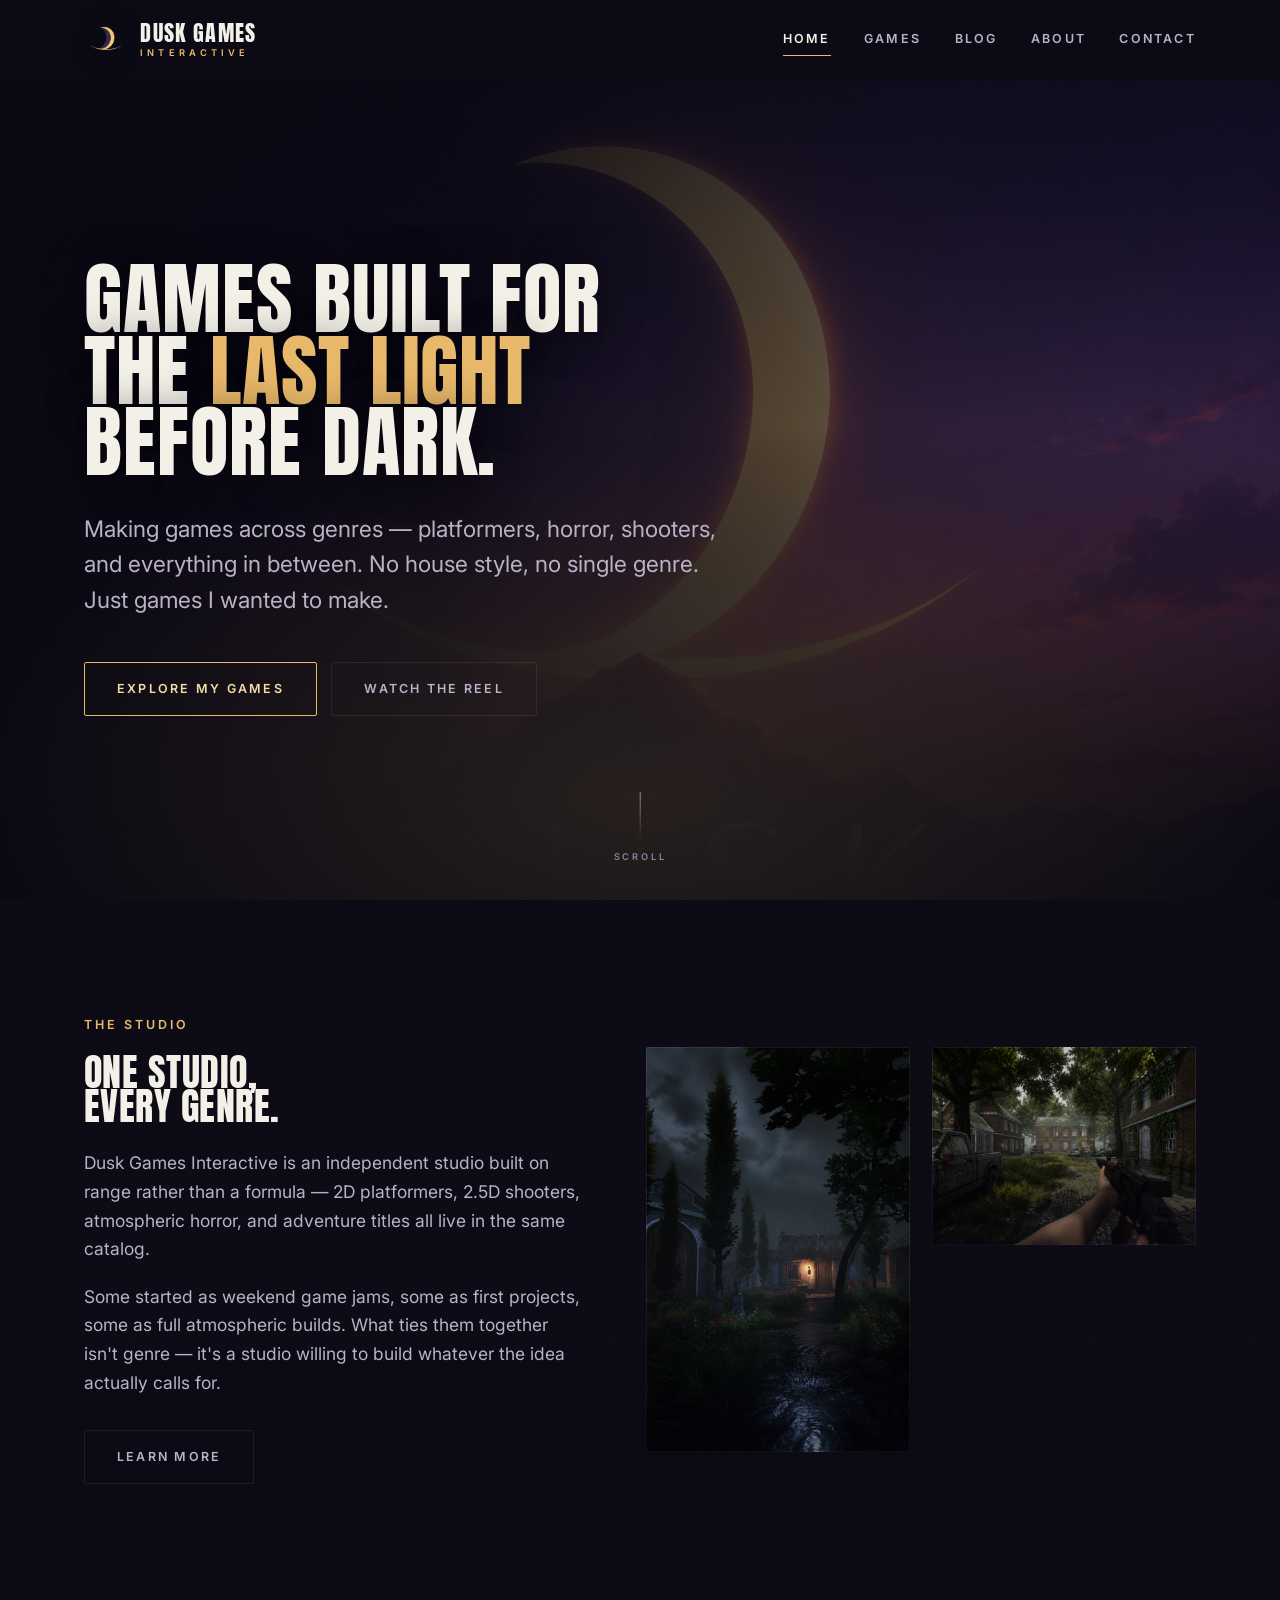
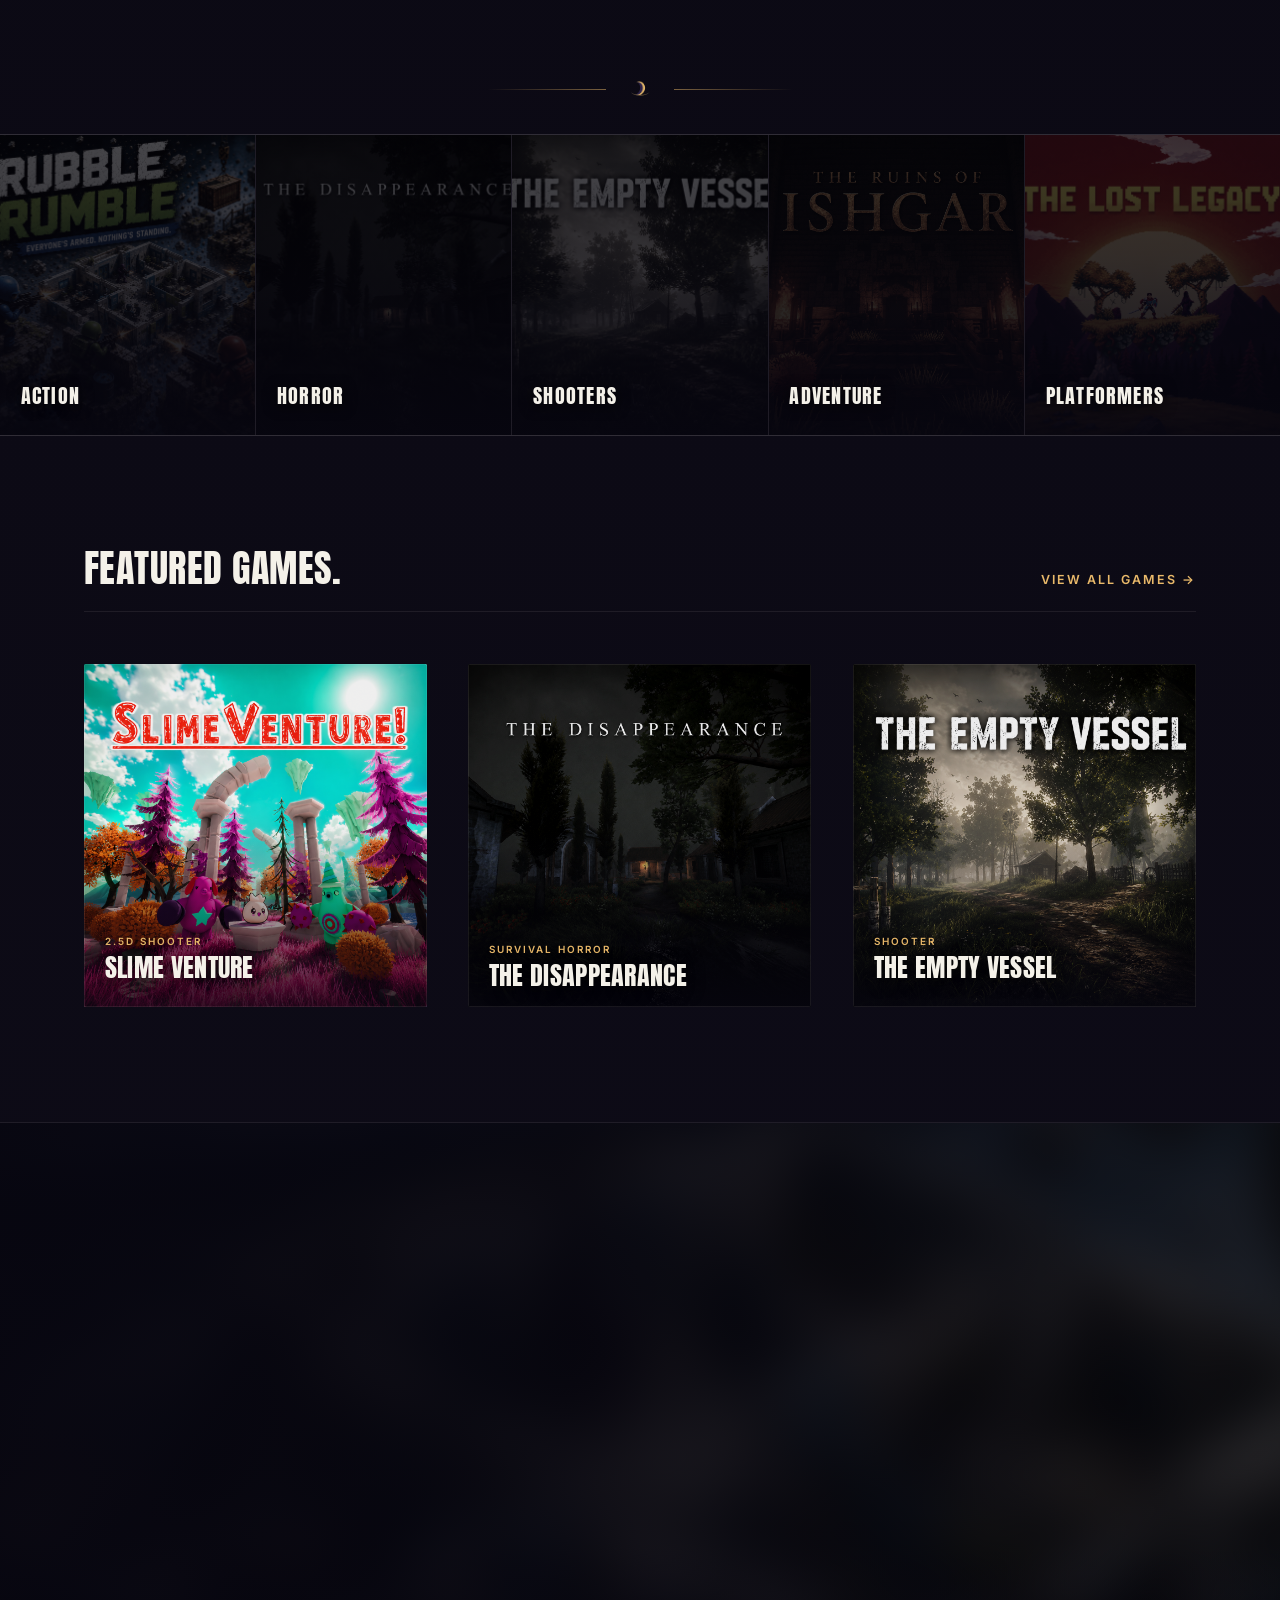
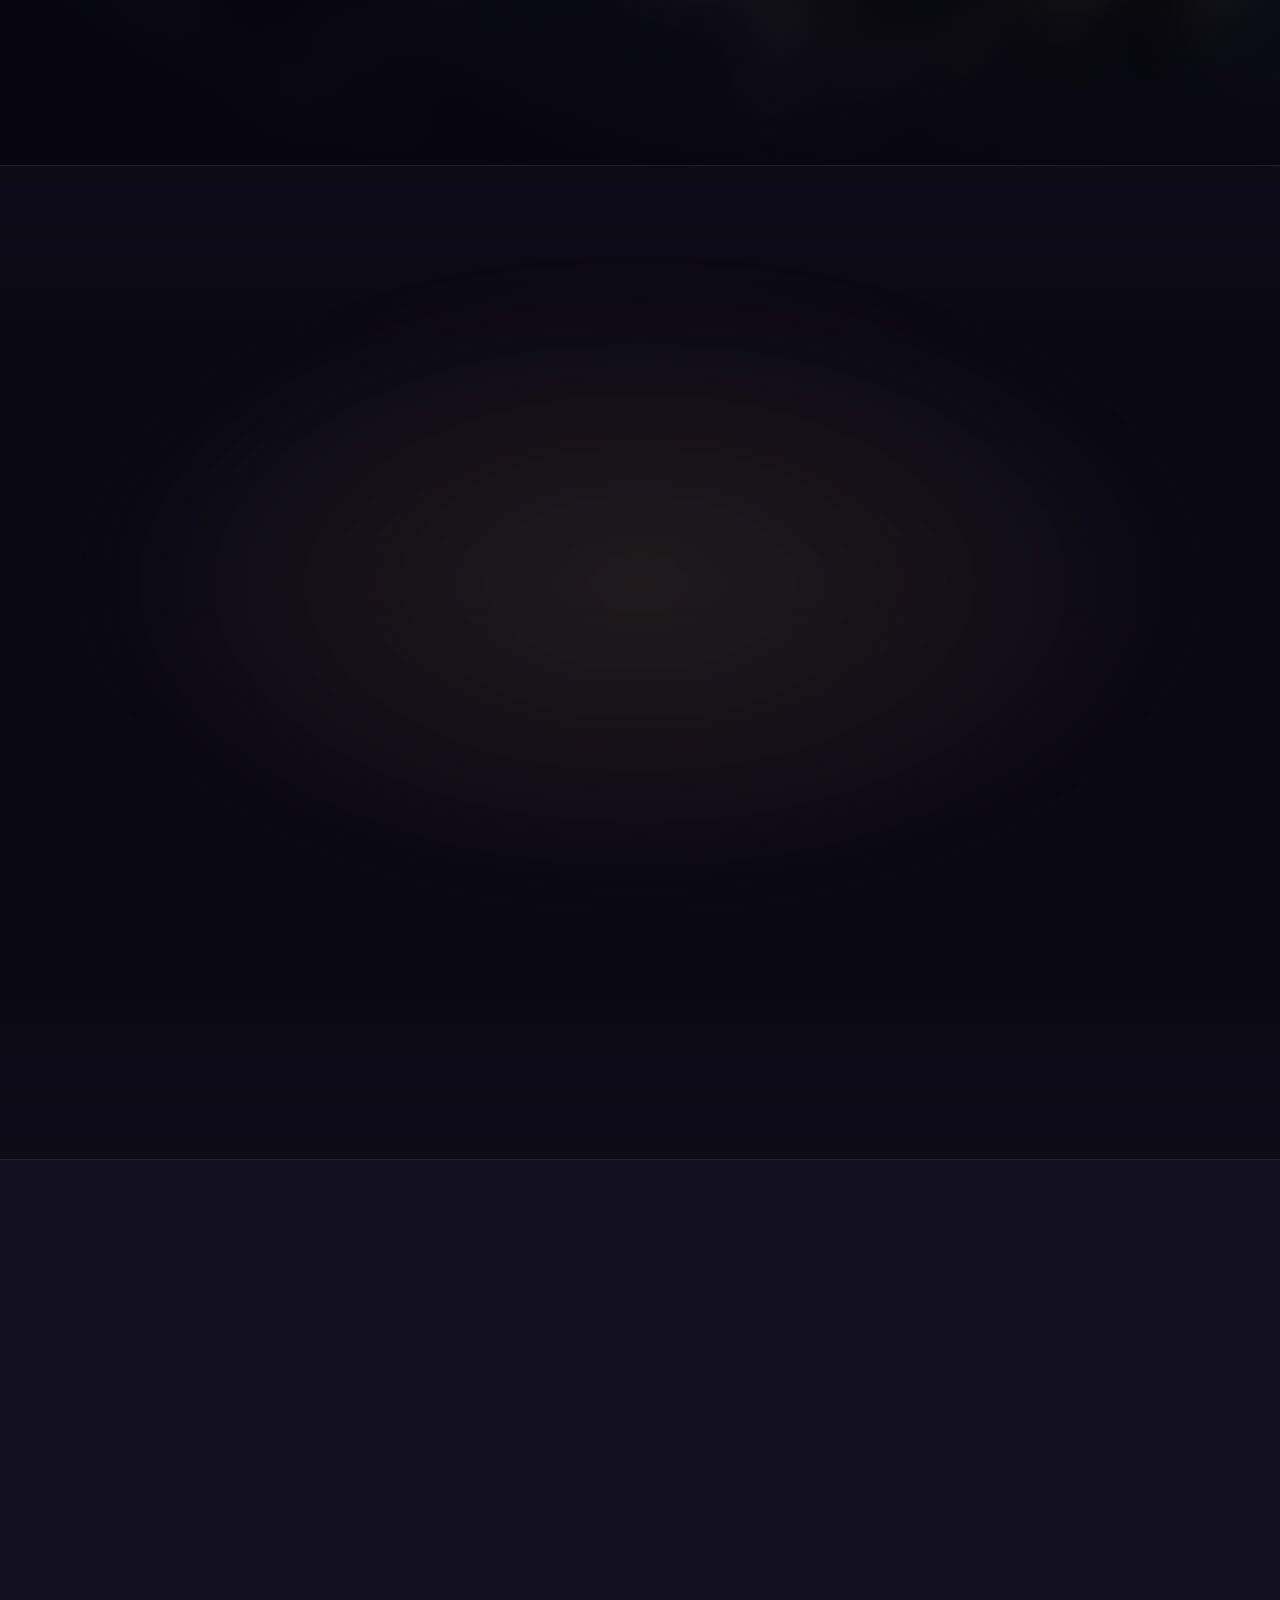
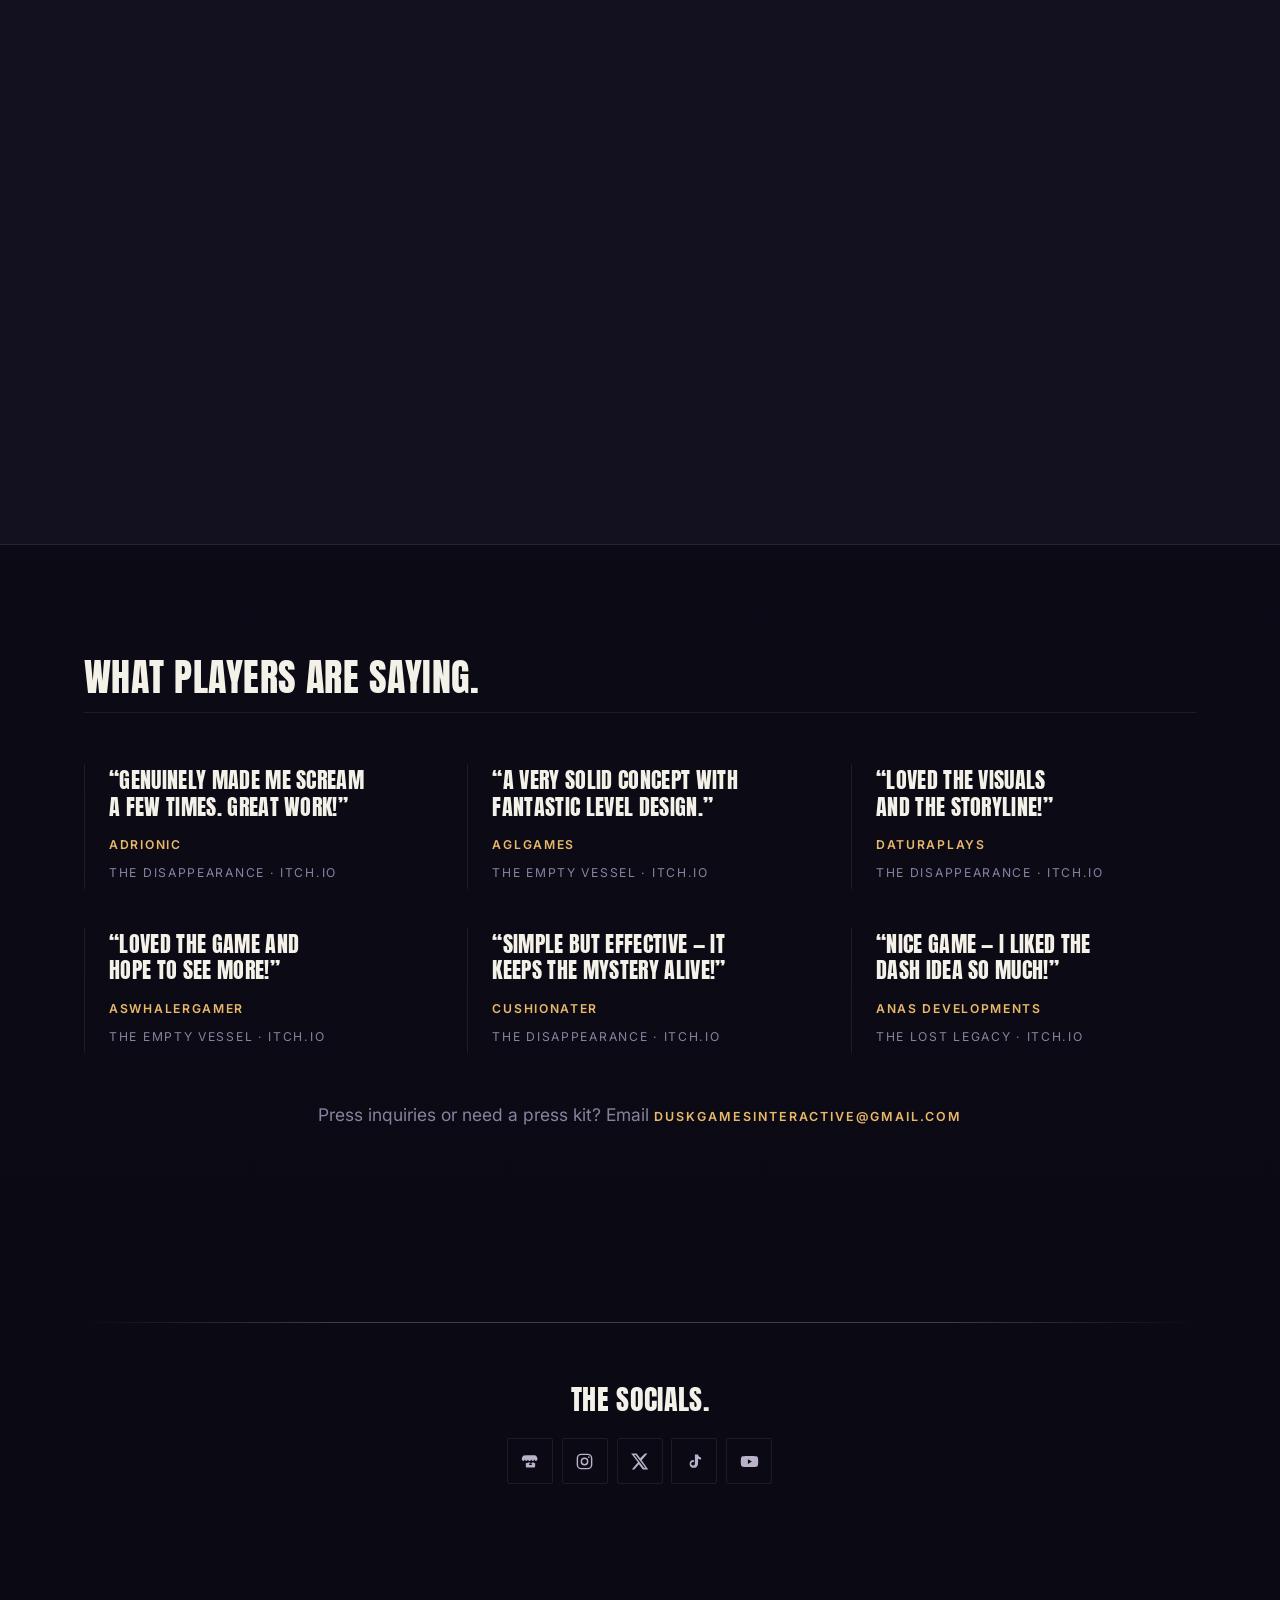
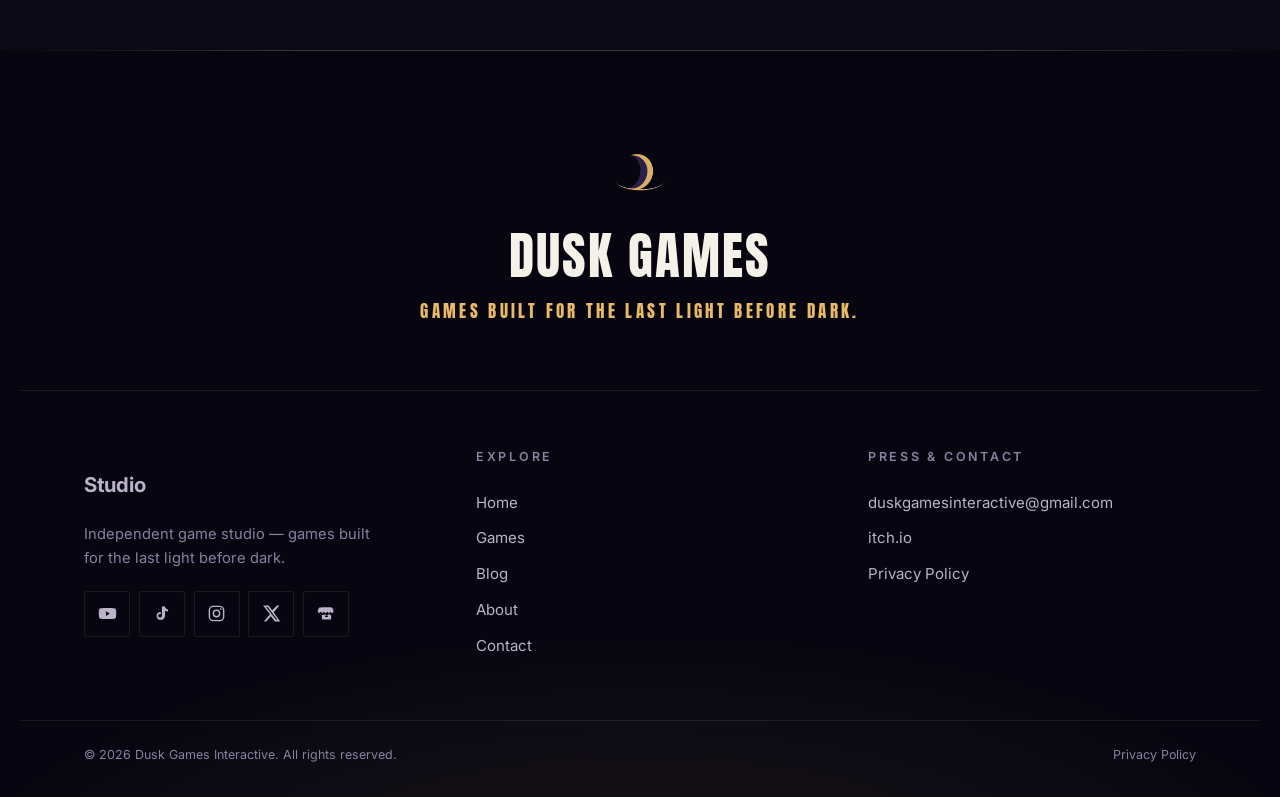
==== index.html @ 48cd7489 "Polish pass: hero scale, duplicate art, genre strip, mobile nav Corrections made after reviewing the" ====
<!DOCTYPE html>
<html lang="en">
<head>
  <meta charset="UTF-8" />
  <meta name="viewport" content="width=device-width, initial-scale=1.0" />
  <title>Dusk Games Interactive</title>
  <meta name="description" content="Independent game studio building across genres — platformers, horror, shooters, and everything in between." />
  <link rel="preconnect" href="https://fonts.googleapis.com" />
  <link rel="preconnect" href="https://fonts.gstatic.com" crossorigin />
  <link href="https://fonts.googleapis.com/css2?family=Anton&family=Inter:wght@400;500;600&display=swap" rel="stylesheet" />
  <link rel="stylesheet" href="css/style.css?v=22" />
  <link rel="icon" type="image/png" href="assets/images/logo.png" />
  <link rel="icon" href="assets/images/favicon.ico" sizes="any" />
  <link rel="apple-touch-icon" href="assets/images/apple-touch-icon.png" />
</head>
<body>

  <!-- ============ HEADER ============ -->
  <header class="site-header">
    <div class="wrap site-header__inner">
      <a class="brand" href="index.html" aria-label="Dusk Games Interactive — home">
        <img class="brand__logo" src="assets/images/logo.png" alt="" />
        <span class="brand__name">
          <span class="brand__name-main">Dusk Games</span>
          <span class="brand__name-sub">Interactive</span>
        </span>
      </a>
      <button class="nav-toggle" aria-label="Menu" aria-expanded="false" aria-controls="site-nav"><span></span><span></span><span></span></button>
      <nav class="site-nav" id="site-nav">
        <a href="index.html" aria-current="page">Home</a>
        <a href="portfolio.html">Games</a>
        <a href="blog.html">Blog</a>
        <a href="about.html">About</a>
        <a href="contact.html">Contact</a>
      </nav>
    </div>
  </header>

  <main>

  <!-- ============ HERO ============ -->
  <section class="hero">
    <!-- BACKGROUND VIDEO: driven by js/hero-video.js (YouTube IFrame API) so it
         autoplays reliably across desktop and mobile. To feature a different
         clip, change VIDEO_ID at the top of js/hero-video.js. -->
    <div class="hero__media" aria-hidden="true">
      <img src="assets/images/home-page/hero.png" alt="" fetchpriority="high" />
    </div>
    <div class="hero__video" aria-hidden="true"><div id="hero-yt-player"></div></div>
    <div class="hero__scrim" aria-hidden="true"></div>
    <div class="hero__glow" aria-hidden="true"></div>
    <div class="hero__bloom" aria-hidden="true"></div>

    <div class="wrap hero__content">
      <h1 class="display hero__title">Games built for the <span class="em">last light</span> before dark.</h1>
      <p class="hero__text">Making games across genres — platformers, horror, shooters, and everything in between. No house style, no single genre. Just games I wanted to make.</p>
      <div class="hero__actions">
        <a class="btn btn--primary" href="portfolio.html"><span>Explore my games</span></a>
        <a class="btn btn--ghost" href="#reel"><span>Watch the reel</span></a>
      </div>
    </div>

    <div class="hero__cue" aria-hidden="true"><i></i>Scroll</div>
  </section>

  <!-- ============ STUDIO STATEMENT ============ -->
  <section class="section" id="studio">
    <div class="wrap">
      <div class="studio-grid">
        <div class="studio-grid__copy reveal">
          <p class="eyebrow eyebrow--gold">The studio</p>
          <h2 class="display section__title">One studio,<br />every genre.</h2>
          <div class="prose" style="margin-top:1.6rem">
            <p>Dusk Games Interactive is an independent studio built on range rather than a formula — 2D platformers, 2.5D shooters, atmospheric horror, and adventure titles all live in the same catalog.</p>
            <p>Some started as weekend game jams, some as first projects, some as full atmospheric builds. What ties them together isn't genre — it's a studio willing to build whatever the idea actually calls for.</p>
          </div>
          <p style="margin-top:2rem"><a class="btn btn--ghost" href="about.html"><span>Learn more</span></a></p>
        </div>
        <div class="studio-grid__art">
          <div class="studio-art studio-art--tall reveal" style="background-image:url('assets/images/home-page/studio-tall.png')" role="img" aria-label="Studio work"></div>
          <div class="studio-art studio-art--wide reveal" style="background-image:url('assets/images/home-page/studio-wide.png')" role="img" aria-label="Studio portrait"></div>
        </div>
      </div>
    </div>
  </section>

  <!-- ============ GENRES ============ -->
  <section class="section--tight" aria-label="Genres we build in">
    <div class="wrap">
      <div class="moon-divider reveal"><img src="assets/images/logo.png" alt="" /></div>
    </div>
    <div class="genres reveal">
      <div class="genre" style="background-image:url('assets/images/games/rubble-rumble/_thumbnail.png')"><span>Action</span></div>
      <div class="genre" style="background-image:url('assets/images/games/the-dissapearance/_thumbnail.png')"><span>Horror</span></div>
      <div class="genre" style="background-image:url('assets/images/games/the-empty-vessel/_thumbnail.png')"><span>Shooters</span></div>
      <div class="genre" style="background-image:url('assets/images/games/the-ruins-of-ishgar/_thumbnail.png')"><span>Adventure</span></div>
      <div class="genre" style="background-image:url('assets/images/games/the-lost-legacy/_thumbnail.png')"><span>Platformers</span></div>
    </div>
  </section>

  <!-- ============ FEATURED GAMES ============ -->
  <section class="section" id="featured">
    <div class="wrap">
      <div class="section__head reveal">
        <h2 class="display section__title">Featured games.</h2>
        <a class="link" href="portfolio.html">View all games &rarr;</a>
      </div>
      <!-- Cards are built from js/games.js. Edit FEATURED_SLUGS in js/home.js to choose which. -->
      <div class="catalogue catalogue--3" id="featured-games"></div>
    </div>
  </section>

  <!-- ============ NOW IN DEVELOPMENT ============ -->
  <section class="reveal-game" id="rubble">
    <div class="reveal-game__bg" style="background-image:url('assets/images/games/rubble-rumble/_thumbnail.png')" aria-hidden="true"></div>
    <div class="wrap reveal-game__inner">
      <div class="reveal-game__copy-col reveal">
        <p class="reveal-game__status">Now in development</p>
        <h2 class="display reveal-game__title">Rubble<br />Rumble.</h2>
        <p class="reveal-game__tag">Everyone&rsquo;s armed. Nothing&rsquo;s standing.</p>
        <p class="reveal-game__copy">A top-down multiplayer party game built around destructible environments &mdash; chaotic, last-one-standing matches. It's the studio's newest project, and it's just getting started.</p>
        <div class="reveal-game__actions">
          <a class="btn btn--primary" href="game.html?slug=rubble-rumble"><span>View game</span></a>
          <a class="btn btn--ghost" href="devlog-rubble-rumble.html"><span>Read the devlog</span></a>
        </div>
      </div>
      <div class="reveal-game__art reveal" style="background-image:url('assets/images/games/rubble-rumble/_thumbnail.png')" role="img" aria-label="Rubble Rumble"></div>
    </div>
  </section>

  <!-- ============ REEL ============ -->
  <section class="section section--sunk reel" id="reel">
    <div class="wrap">
      <div class="section__head reveal">
        <h2 class="display section__title">Watch the reel.</h2>
        <span class="eyebrow" style="margin:0">Demo Reel</span>
      </div>
      <div class="reel__frame reveal">
        <!-- Featured trailer (YouTube). To feature a different video, change
             JP2-1NQUMZ4 in the src below to another video's ID. -->
        <iframe src="https://www.youtube.com/embed/JP2-1NQUMZ4"
                title="Dusk Games Interactive — demo reel"
                allow="accelerometer; autoplay; clipboard-write; encrypted-media; gyroscope; picture-in-picture"
                allowfullscreen loading="lazy"></iframe>
      </div>
      <div class="reel__meta reveal">
        <span>Dusk Games Interactive</span>
        <span>Selected work</span>
        <span>2021 &ndash; 2026</span>
      </div>
    </div>
  </section>

  <!-- ============ PLAYERS & CREATORS ============ -->
  <section class="section section--band" id="community">
    <div class="wrap">
      <div class="section__head reveal">
        <h2 class="display section__title">Players &amp; creators.</h2>
        <span class="eyebrow" style="margin:0">People playing our games</span>
      </div>
      <!-- Add YouTube links in js/community.js -->
      <div class="catalogue catalogue--2" id="community-videos"></div>
    </div>
  </section>

  <!-- ============ PRESS ============ -->
  <section class="section" id="press">
    <div class="wrap">
      <div class="section__head reveal">
        <h2 class="display section__title">What players are saying.</h2>
      </div>
      <div class="quotes reveal">
        <blockquote class="quote">
          <p class="quote__text">&ldquo;Genuinely made me scream a few times. Great work!&rdquo;</p>
          <cite class="quote__by"><b>Adrionic</b>The Disappearance &middot; itch.io</cite>
        </blockquote>
        <blockquote class="quote">
          <p class="quote__text">&ldquo;A very solid concept with fantastic level design.&rdquo;</p>
          <cite class="quote__by"><b>AGLgames</b>The Empty Vessel &middot; itch.io</cite>
        </blockquote>
        <blockquote class="quote">
          <p class="quote__text">&ldquo;Loved the visuals and the storyline!&rdquo;</p>
          <cite class="quote__by"><b>daturaplays</b>The Disappearance &middot; itch.io</cite>
        </blockquote>
        <blockquote class="quote">
          <p class="quote__text">&ldquo;Loved the game and hope to see more!&rdquo;</p>
          <cite class="quote__by"><b>ASWhalerGamer</b>The Empty Vessel &middot; itch.io</cite>
        </blockquote>
        <blockquote class="quote">
          <p class="quote__text">&ldquo;Simple but effective &mdash; it keeps the mystery alive!&rdquo;</p>
          <cite class="quote__by"><b>Cushionater</b>The Disappearance &middot; itch.io</cite>
        </blockquote>
        <blockquote class="quote">
          <p class="quote__text">&ldquo;Nice game &mdash; I liked the dash idea so much!&rdquo;</p>
          <cite class="quote__by"><b>anas developments</b>The Lost Legacy &middot; itch.io</cite>
        </blockquote>
      </div>
      <p class="press__note reveal" style="text-align:center;margin-top:clamp(2rem,4vw,3rem);color:var(--text-2)">Press inquiries or need a press kit? Email <a class="link" href="mailto:duskgamesinteractive@gmail.com">duskgamesinteractive@gmail.com</a></p>
    </div>
  </section>

  <!-- ============ SOCIALS ============ -->
  <section class="section--tight" id="socials">
    <div class="wrap" style="text-align:center">
      <hr class="rule" style="margin-bottom:clamp(2.5rem,5vw,4rem)" />
      <h2 class="display section__title reveal" style="font-size:var(--step-2)">The socials.</h2>
      <div class="social-row reveal" style="margin-top:1.6rem">
        <a href="https://dusk-studios.itch.io/" aria-label="itch.io" target="_blank" rel="noopener">
          <svg viewBox="0 0 24 24" fill="currentColor" aria-hidden="true"><path d="M3 4.5C2 5.6 1 7.6 1 8.4v.9c0 1.1.9 2 2 2 1 0 1.9-.9 1.9-2 0 1.1.8 2 1.9 2s1.9-.9 1.9-2c0 1.1.9 2 2 2h.4c1.1 0 2-.9 2-2 0 1.1.8 2 1.9 2s1.9-.9 1.9-2c0 1.1.9 2 1.9 2 1.1 0 2-.9 2-2v-.9c0-.8-1-2.8-2-3.9C19.4 4.2 16 4 12 4S4.6 4.2 3 4.5Zm5.9 8.1c-.6.9-1.5 1.5-2.6 1.5l-.2 0v3.8c0 .9.7 1.6 1.6 1.6h8.6c.9 0 1.6-.7 1.6-1.6v-3.8l-.2 0c-1.1 0-2-.6-2.6-1.5-.6.9-1.5 1.5-2.6 1.5s-2-.6-2.5-1.5c-.5.9-1.5 1.5-2.6 1.5Zm2.1 1.9h2c.5 0 .9.7.9 1.2s-1 .8-1.9.8-1.9-.3-1.9-.8.4-1.2.9-1.2Z"/></svg>
        </a>
        <a href="https://www.instagram.com/duskgames_/" aria-label="Instagram" target="_blank" rel="noopener">
          <svg viewBox="0 0 24 24" fill="none" stroke="currentColor" stroke-width="1.8" aria-hidden="true"><rect x="3" y="3" width="18" height="18" rx="5"/><circle cx="12" cy="12" r="4"/><circle cx="17.5" cy="6.5" r="1" fill="currentColor" stroke="none"/></svg>
        </a>
        <a href="https://x.com/duskgames_" aria-label="X" target="_blank" rel="noopener">
          <svg viewBox="0 0 24 24" fill="currentColor" aria-hidden="true"><path d="M18.9 2H22l-7.3 8.3L23 22h-6.8l-5-6.5L5.4 22H2.3l7.8-8.9L1.4 2h6.9l4.5 6L18.9 2Zm-1.2 18h1.7L7.1 3.8H5.3L17.7 20Z"/></svg>
        </a>
        <a href="https://www.tiktok.com/@duskgamesinteractive" aria-label="TikTok" target="_blank" rel="noopener">
          <svg viewBox="0 0 24 24" fill="currentColor" aria-hidden="true"><path d="M16.5 3c.4 2.1 1.7 3.6 3.8 3.9v2.6c-1.4.1-2.7-.3-3.8-1v5.9c0 3.5-2.6 5.6-5.6 5.6-2.9 0-5.1-2.2-5.1-5 0-2.9 2.3-5 5.4-4.8v2.7c-.4-.1-.8-.2-1.2-.2-1.2 0-2.1.9-2.1 2.2 0 1.3 1 2.2 2.2 2.2 1.3 0 2.4-.9 2.4-2.7V3h4Z"/></svg>
        </a>
        <a href="https://www.youtube.com/channel/UCMtXnmMAZY_C6TXKdPQK51w/" aria-label="YouTube" target="_blank" rel="noopener">
          <svg viewBox="0 0 24 24" fill="currentColor" aria-hidden="true"><path d="M23 12s0-3.3-.4-4.8a2.5 2.5 0 0 0-1.8-1.8C19.3 5 12 5 12 5s-7.3 0-8.8.4A2.5 2.5 0 0 0 1.4 7.2C1 8.7 1 12 1 12s0 3.3.4 4.8a2.5 2.5 0 0 0 1.8 1.8C4.7 19 12 19 12 19s7.3 0 8.8-.4a2.5 2.5 0 0 0 1.8-1.8C23 15.3 23 12 23 12Zm-13 3V9l5 3-5 3Z"/></svg>
        </a>
      </div>
    </div>
  </section>

  </main>

  <!-- ============ FOOTER ============ -->
  <footer class="site-footer">
    <div class="wrap footer-statement">
      <img src="assets/images/logo.png" alt="" aria-hidden="true" />
      <p class="display footer-statement__mark">Dusk Games</p>
      <p class="footer-statement__line">Games built for the last light before dark.</p>
    </div>

    <div class="wrap site-footer__top">
      <div class="footer-brand">
        <h3>Studio</h3>
        <p class="footer-tagline">Independent game studio — games built for the last light before dark.</p>
        <div class="social-row">
          <a href="https://www.youtube.com/channel/UCMtXnmMAZY_C6TXKdPQK51w/" aria-label="YouTube" target="_blank" rel="noopener"><svg viewBox="0 0 24 24" fill="currentColor" aria-hidden="true"><path d="M23 12s0-3.3-.4-4.8a2.5 2.5 0 0 0-1.8-1.8C19.3 5 12 5 12 5s-7.3 0-8.8.4A2.5 2.5 0 0 0 1.4 7.2C1 8.7 1 12 1 12s0 3.3.4 4.8a2.5 2.5 0 0 0 1.8 1.8C4.7 19 12 19 12 19s7.3 0 8.8-.4a2.5 2.5 0 0 0 1.8-1.8C23 15.3 23 12 23 12Zm-13 3V9l5 3-5 3Z"/></svg></a>
          <a href="https://www.tiktok.com/@duskgamesinteractive" aria-label="TikTok" target="_blank" rel="noopener"><svg viewBox="0 0 24 24" fill="currentColor" aria-hidden="true"><path d="M16.5 3c.4 2.1 1.7 3.6 3.8 3.9v2.6c-1.4.1-2.7-.3-3.8-1v5.9c0 3.5-2.6 5.6-5.6 5.6-2.9 0-5.1-2.2-5.1-5 0-2.9 2.3-5 5.4-4.8v2.7c-.4-.1-.8-.2-1.2-.2-1.2 0-2.1.9-2.1 2.2 0 1.3 1 2.2 2.2 2.2 1.3 0 2.4-.9 2.4-2.7V3h4Z"/></svg></a>
          <a href="https://www.instagram.com/duskgames_/" aria-label="Instagram" target="_blank" rel="noopener"><svg viewBox="0 0 24 24" fill="none" stroke="currentColor" stroke-width="1.8" aria-hidden="true"><rect x="3" y="3" width="18" height="18" rx="5"/><circle cx="12" cy="12" r="4"/><circle cx="17.5" cy="6.5" r="1" fill="currentColor" stroke="none"/></svg></a>
          <a href="https://x.com/duskgames_" aria-label="X" target="_blank" rel="noopener"><svg viewBox="0 0 24 24" fill="currentColor" aria-hidden="true"><path d="M18.9 2H22l-7.3 8.3L23 22h-6.8l-5-6.5L5.4 22H2.3l7.8-8.9L1.4 2h6.9l4.5 6L18.9 2Zm-1.2 18h1.7L7.1 3.8H5.3L17.7 20Z"/></svg></a>
          <a href="https://dusk-studios.itch.io/" aria-label="itch.io" target="_blank" rel="noopener"><svg viewBox="0 0 24 24" fill="currentColor" aria-hidden="true"><path d="M3 4.5C2 5.6 1 7.6 1 8.4v.9c0 1.1.9 2 2 2 1 0 1.9-.9 1.9-2 0 1.1.8 2 1.9 2s1.9-.9 1.9-2c0 1.1.9 2 2 2h.4c1.1 0 2-.9 2-2 0 1.1.8 2 1.9 2s1.9-.9 1.9-2c0 1.1.9 2 1.9 2 1.1 0 2-.9 2-2v-.9c0-.8-1-2.8-2-3.9C19.4 4.2 16 4 12 4S4.6 4.2 3 4.5Zm5.9 8.1c-.6.9-1.5 1.5-2.6 1.5l-.2 0v3.8c0 .9.7 1.6 1.6 1.6h8.6c.9 0 1.6-.7 1.6-1.6v-3.8l-.2 0c-1.1 0-2-.6-2.6-1.5-.6.9-1.5 1.5-2.6 1.5s-2-.6-2.5-1.5c-.5.9-1.5 1.5-2.6 1.5Zm2.1 1.9h2c.5 0 .9.7.9 1.2s-1 .8-1.9.8-1.9-.3-1.9-.8.4-1.2.9-1.2Z"/></svg></a>
        </div>
      </div>

      <nav class="footer-col" aria-label="Explore">
        <h3>Explore</h3>
        <a href="index.html">Home</a>
        <a href="portfolio.html">Games</a>
        <a href="blog.html">Blog</a>
        <a href="about.html">About</a>
        <a href="contact.html">Contact</a>
      </nav>

      <nav class="footer-col" aria-label="Press and contact">
        <h3>Press &amp; contact</h3>
        <a href="mailto:duskgamesinteractive@gmail.com">duskgamesinteractive@gmail.com</a>
        <a href="https://dusk-studios.itch.io/" target="_blank" rel="noopener">itch.io</a>
        <a href="privacy.html">Privacy Policy</a>
      </nav>
    </div>

    <div class="wrap site-footer__bottom">
      <span>&copy; <span id="year"></span> Dusk Games Interactive. All rights reserved.</span>
      <a class="footer-privacy" href="privacy.html">Privacy Policy</a>
    </div>
  </footer>

  <script src="js/main.js?v=22"></script>
  <script src="js/hero-video.js?v=20"></script>
  <script src="js/games.js?v=20"></script>
  <script src="js/home.js?v=20"></script>
  <script src="js/community.js?v=20"></script>
  <script>document.getElementById('year').textContent = new Date().getFullYear();</script>
</body>
</html>
---- css/style.css ----
/* =========================================================
   DUSK GAMES INTERACTIVE
   Design system + site styles.

   Art direction: the last light before dark. The palette is
   taken from the studio key art — a gold crescent over a deep
   indigo dusk. Near-black grounds, barely-violet surfaces, one
   warm accent used sparingly. Light emerges from darkness; it
   never floods it.

   Structure:
     01 tokens
     02 reset + base
     03 typography
     04 layout primitives
     05 buttons + links
     06 header / nav
     07 hero
     08 sections + dividers
     09 game cards + catalogue
     10 featured game
     11 reel / video
     12 quotes
     13 blog
     14 about / contact / legal
     15 game detail
     16 footer
     17 motion
     18 devlog (long-form)
     19 responsive
   ========================================================= */

/* =========================================================
   01 TOKENS
   ========================================================= */
:root {
  /* ---- ground: near-black with only a trace of indigo ---- */
  --ink-900: #070610;   /* deepest — header, footer, letterbox */
  --ink-800: #0A0812;   /* page base                           */
  --ink-700: #0E0C18;   /* page foot of gradient               */
  --ink-600: #13101F;   /* banded section                      */
  --ink-500: #181429;   /* card / input surface                */
  --ink-400: #201B33;   /* raised, hover                       */
  --ink-300: #2B2444;   /* strongest lift                      */

  /* ---- light: the moon ---- */
  --gold-300: #F6DCA8;  /* highlight                           */
  --gold-400: #E9B96A;  /* the accent                          */
  --gold-500: #C8934A;  /* pressed / deep                      */
  --gold-rgb: 233 185 106;
  --ember:    #D9773C;  /* horizon, used almost never          */

  /* ---- type ---- */
  --text-0: #F4F1E9;    /* headings, lead                      */
  --text-1: #BAB2C8;    /* body                                */
  --text-2: #8981A0;    /* meta, captions                      */
  --text-rgb: 244 241 233;

  /* ---- lines: hairlines only, never boxes ---- */
  --line:        rgb(244 241 233 / .08);
  --line-hover:  rgb(244 241 233 / .16);
  --line-strong: rgb(244 241 233 / .22);

  /* ---- atmosphere ---- */
  --scrim-rgb: 7 6 16;
  --overlay:   rgb(7 6 16 / .96);
  --wash:      rgb(244 241 233 / .03);
  --wash-2:    rgb(244 241 233 / .06);
  --shadow-rgb: 0 0 0;

  /* ---- state ---- */
  --ok:     #7FC9A0;
  --danger: #E08276;

  /* ---- type scale ---- */
  --font-display: 'Anton', Impact, 'Arial Narrow Bold', sans-serif;
  --font-body: 'Inter', -apple-system, BlinkMacSystemFont, 'Segoe UI', sans-serif;

  --step--1: clamp(.72rem, .7rem + .1vw, .78rem);
  --step-0:  clamp(1rem, .97rem + .15vw, 1.09rem);
  --step-1:  clamp(1.18rem, 1.1rem + .4vw, 1.45rem);
  --step-2:  clamp(1.35rem, 1.2rem + .7vw, 1.8rem);
  --step-3:  clamp(1.65rem, 1.35rem + 1.3vw, 2.5rem);
  --step-4:  clamp(2.1rem, 1.55rem + 2.4vw, 3.5rem);
  --step-5:  clamp(2.5rem, 1.7rem + 3.6vw, 4.9rem);

  /* ---- space ---- */
  --gutter: clamp(20px, 5vw, 80px);
  --wrap: 1240px;
  --wrap-narrow: 760px;
  --section: clamp(4.5rem, 9vw, 9rem);
  --section-tight: clamp(3rem, 6vw, 5.5rem);

  /* ---- shape + motion ---- */
  --radius: 2px;
  --ease: cubic-bezier(.22, .61, .36, 1);
  --ease-out: cubic-bezier(.16, 1, .3, 1);
  --dur: .25s;
  --dur-slow: .55s;
}

/* =========================================================
   02 RESET + BASE
   ========================================================= */
*, *::before, *::after { box-sizing: border-box; }

html {
  -webkit-text-size-adjust: 100%;
  scroll-behavior: smooth;
  background: var(--ink-800);
}

body {
  margin: 0;
  font-family: var(--font-body);
  font-size: var(--step-0);
  line-height: 1.65;
  color: var(--text-1);
  background:
    linear-gradient(180deg, var(--ink-800) 0%, var(--ink-700) 55%, var(--ink-800) 100%);
  -webkit-font-smoothing: antialiased;
  -moz-osx-font-smoothing: grayscale;
  overflow-x: hidden;
}

/* Film grain. A single tiny SVG, fixed to the viewport, sitting
   over everything at very low opacity. It is what stops large
   flat dark areas from looking like flat dark rectangles. */
body::after {
  content: "";
  position: fixed; inset: -50%;
  pointer-events: none; z-index: 9999;
  opacity: .028;
  background-image: url("data:image/svg+xml,%3Csvg xmlns='http://www.w3.org/2000/svg' width='160' height='160'%3E%3Cfilter id='n'%3E%3CfeTurbulence type='fractalNoise' baseFrequency='.85' numOctaves='3'/%3E%3C/filter%3E%3Crect width='160' height='160' filter='url(%23n)'/%3E%3C/svg%3E");
}

img { max-width: 100%; display: block; }
a { color: inherit; }
button { font: inherit; }

::selection { background: var(--gold-400); color: var(--ink-900); }

:focus-visible {
  outline: 2px solid var(--gold-400);
  outline-offset: 3px;
  border-radius: 1px;
}

/* =========================================================
   03 TYPOGRAPHY
   ========================================================= */
.display {
  font-family: var(--font-display);
  font-weight: 400;
  text-transform: uppercase;
  line-height: .9;
  letter-spacing: .012em;
  color: var(--text-0);
  margin: 0;
  text-wrap: balance;
}

/* the one place colour touches a headline */
.display .em {
  font-style: normal;
  color: var(--gold-400);
}

/* small caps label — the workhorse for meta, eyebrows, nav */
.eyebrow {
  font-size: var(--step--1);
  font-weight: 600;
  letter-spacing: .24em;
  text-transform: uppercase;
  color: var(--text-2);
  margin: 0 0 1.2rem;
}
.eyebrow--gold { color: var(--gold-400); }

/* a label with a rule running off it */
.eyebrow--rule {
  display: flex; align-items: center; gap: 1rem;
}
.eyebrow--rule::after {
  content: ""; flex: 1; height: 1px;
  background: linear-gradient(90deg, var(--line-strong), transparent);
}

.lede {
  font-size: var(--step-1);
  line-height: 1.5;
  color: var(--text-0);
  max-width: 34ch;
  text-wrap: balance;
}

p { margin: 0 0 1.15rem; }
p:last-child { margin-bottom: 0; }

/* =========================================================
   04 LAYOUT PRIMITIVES
   ========================================================= */
.wrap {
  width: 100%;
  max-width: var(--wrap);
  margin: 0 auto;
  padding-inline: var(--gutter);
}
.wrap--narrow { max-width: var(--wrap-narrow); }

.section { padding-block: var(--section); position: relative; }
.section--tight { padding-block: var(--section-tight); }

/* banded section: a half-step lift plus hairlines, never a box */
.section--band {
  background: var(--ink-600);
  border-block: 1px solid var(--line);
}

/* a section whose top edge dissolves into the one above it */
.section--fade { background: linear-gradient(180deg, var(--ink-600), transparent); }

.section__head {
  display: flex; align-items: baseline; justify-content: space-between;
  gap: 1.5rem 2rem; flex-wrap: wrap;
  margin-bottom: clamp(2rem, 4vw, 3.25rem);
  padding-bottom: 1.1rem;
  border-bottom: 1px solid var(--line);
}
.section__title { font-size: var(--step-3); }

/* =========================================================
   05 BUTTONS + LINKS
   ========================================================= */
.btn {
  display: inline-flex; align-items: center; justify-content: center;
  gap: .6rem;
  padding: 1rem 2rem;
  font-size: var(--step--1);
  font-weight: 600;
  letter-spacing: .18em;
  text-transform: uppercase;
  text-decoration: none;
  color: var(--text-0);
  background: transparent;
  border: 1px solid var(--line-strong);
  border-radius: var(--radius);
  cursor: pointer;
  position: relative;
  overflow: hidden;
  transition: color var(--dur) var(--ease), border-color var(--dur) var(--ease),
              transform var(--dur) var(--ease);
}
/* the fill wipes in from the left rather than snapping on */
.btn::before {
  content: ""; position: absolute; inset: 0;
  background: var(--gold-400);
  transform: scaleX(0); transform-origin: left center;
  transition: transform var(--dur-slow) var(--ease-out);
  z-index: -1;
}
.btn > * { position: relative; }
.btn:hover {
  color: var(--ink-900);
  border-color: var(--gold-400);
  transform: translateY(-2px);
}
.btn:hover::before { transform: scaleX(1); }
.btn:active { transform: translateY(0); }

.btn--primary { border-color: var(--gold-400); color: var(--gold-300); }
.btn--ghost { border-color: var(--line); color: var(--text-1); }
.btn--ghost:hover { color: var(--ink-900); }
.btn--block { width: 100%; }

/* text link that underlines from the left */
.link {
  position: relative;
  text-decoration: none;
  color: var(--gold-400);
  font-size: var(--step--1);
  font-weight: 600;
  letter-spacing: .16em;
  text-transform: uppercase;
  white-space: nowrap;
  padding-bottom: 3px;
}
.link::after {
  content: ""; position: absolute; left: 0; bottom: 0;
  width: 100%; height: 1px; background: currentColor;
  transform: scaleX(0); transform-origin: left center;
  transition: transform var(--dur) var(--ease);
}
.link:hover::after { transform: scaleX(1); }

/* inline prose link */
.prose a { color: var(--gold-400); text-decoration: none; border-bottom: 1px solid rgb(var(--gold-rgb) / .35); transition: border-color var(--dur) var(--ease); }
.prose a:hover { border-bottom-color: var(--gold-400); }

/* =========================================================
   06 HEADER / NAV
   ========================================================= */
.site-header {
  position: sticky; top: 0; z-index: 100;
  border-bottom: 1px solid transparent;
  transition: background-color var(--dur-slow) var(--ease),
              border-color var(--dur-slow) var(--ease),
              backdrop-filter var(--dur-slow) var(--ease);
}
.site-header__inner {
  position: relative;
  display: flex; align-items: center; justify-content: space-between;
  gap: 1.5rem;
  padding-block: 1.1rem;
}

/* solid by default (interior pages), transparent over a hero */
.site-header { background-color: var(--ink-900); border-bottom-color: var(--line); }
body:has(.hero) .site-header { background-color: transparent; border-bottom-color: transparent; }

.site-header.is-scrolled,
body:has(.hero) .site-header.is-scrolled {
  background-color: rgb(var(--scrim-rgb) / .78);
  -webkit-backdrop-filter: blur(16px) saturate(120%);
  backdrop-filter: blur(16px) saturate(120%);
  border-bottom-color: var(--line);
}

.brand { display: inline-flex; align-items: center; gap: .8rem; text-decoration: none; }
.brand__logo {
  height: clamp(34px, 3.4vw, 44px); width: auto;
  filter: drop-shadow(0 2px 12px rgb(var(--shadow-rgb) / .6));
  transition: transform var(--dur-slow) var(--ease);
}
.brand:hover .brand__logo { transform: rotate(-8deg); }
.brand__name {
  display: inline-flex; flex-direction: column; line-height: 1;
  white-space: nowrap;
}
.brand__name-main {
  font-family: var(--font-display);
  text-transform: uppercase;
  color: var(--text-0);
  letter-spacing: .06em;
  font-size: clamp(1.05rem, 1.9vw, 1.4rem);
}
.brand__name-sub {
  font-size: clamp(.48rem, .9vw, .58rem);
  font-weight: 600;
  letter-spacing: .44em;
  text-transform: uppercase;
  color: var(--gold-400);
  margin-top: .42em;
}

.site-nav { display: flex; gap: clamp(1.4rem, 2.6vw, 2.8rem); }
.site-nav a {
  position: relative;
  font-size: var(--step--1);
  font-weight: 600;
  letter-spacing: .18em;
  text-transform: uppercase;
  text-decoration: none;
  color: var(--text-1);
  padding-block: .4rem;
  transition: color var(--dur) var(--ease);
}
.site-nav a::after {
  content: ""; position: absolute; left: 0; bottom: 0;
  width: 100%; height: 1px; background: var(--gold-400);
  transform: scaleX(0); transform-origin: left center;
  transition: transform .3s var(--ease);
}
.site-nav a:hover { color: var(--text-0); }
.site-nav a:hover::after,
.site-nav a[aria-current="page"]::after { transform: scaleX(1); }
.site-nav a[aria-current="page"] { color: var(--text-0); }

.nav-toggle {
  display: none;
  flex-direction: column; justify-content: center; gap: 5px;
  width: 44px; height: 44px;
  background: none; border: 0; cursor: pointer; padding: 0;
}
.nav-toggle span {
  display: block; width: 26px; height: 1.5px; margin-inline: auto;
  background: var(--text-0);
  transition: transform .3s var(--ease), opacity .2s var(--ease);
}
.nav-toggle[aria-expanded="true"] span:nth-child(1) { transform: translateY(6.5px) rotate(45deg); }
.nav-toggle[aria-expanded="true"] span:nth-child(2) { opacity: 0; }
.nav-toggle[aria-expanded="true"] span:nth-child(3) { transform: translateY(-6.5px) rotate(-45deg); }

/* =========================================================
   07 HERO
   ========================================================= */
.hero {
  position: relative;
  min-height: calc(100svh - var(--header-h, 76px));
  display: flex; align-items: center;
  overflow: hidden;
  isolation: isolate;
  background: var(--ink-900);
}
.hero__media { position: absolute; inset: 0; z-index: 0; }
.hero__media img,
.hero__media video {
  width: 100%; height: 100%; object-fit: cover;
  object-position: center 28%;
}
.hero__video { position: absolute; inset: 0; z-index: 0; overflow: hidden; }
.hero__video iframe {
  position: absolute; top: 50%; left: 50%;
  width: 100vw; height: 56.25vw;
  min-width: 177.78vh; min-height: 100%;
  transform: translate(-50%, -50%);
  border: 0; pointer-events: none;
}

/* two-pass scrim: a horizontal fall-off for the copy side, and a
   vertical one that resolves to the page colour so the hero
   dissolves into the page rather than ending on a seam */
.hero__scrim {
  position: absolute; inset: 0; z-index: 1; pointer-events: none;
  background:
    linear-gradient(90deg,
      rgb(var(--scrim-rgb) / .97) 0%,
      rgb(var(--scrim-rgb) / .9) 34%,
      rgb(var(--scrim-rgb) / .58) 64%,
      rgb(var(--scrim-rgb) / .2) 100%),
    linear-gradient(0deg,
      var(--ink-800) 0%,
      rgb(var(--scrim-rgb) / .88) 16%,
      rgb(var(--scrim-rgb) / .22) 58%,
      rgb(var(--scrim-rgb) / .5) 100%);
}
/* lens vignette */
.hero__glow {
  position: absolute; inset: 0; z-index: 1; pointer-events: none;
  background: radial-gradient(115% 80% at 44% 42%,
    transparent 32%,
    rgb(var(--scrim-rgb) / .36) 70%,
    rgb(var(--scrim-rgb) / .78) 100%);
}
/* a single warm bloom low on the frame — the last light */
.hero__bloom {
  position: absolute; z-index: 1; pointer-events: none;
  left: 50%; bottom: -30%;
  width: min(120vw, 1400px); aspect-ratio: 2/1;
  transform: translateX(-50%);
  background: radial-gradient(ellipse at center,
    rgb(var(--gold-rgb) / .13) 0%,
    rgb(var(--gold-rgb) / .05) 42%,
    transparent 70%);
}

.hero__content { position: relative; z-index: 2; width: 100%; padding-block: clamp(2rem, 6vh, 5rem); }

.hero__mark {
  height: clamp(52px, 7vw, 78px); width: auto;
  margin-bottom: clamp(1.4rem, 3vw, 2.2rem);
  filter: drop-shadow(0 4px 26px rgb(var(--shadow-rgb) / .7));
}

.hero__title {
  font-size: var(--step-5);
  max-width: 15ch;
  line-height: .9;
  text-shadow: 0 4px 40px rgb(var(--shadow-rgb) / .55);
}
.hero__text {
  max-width: 46ch;
  margin: clamp(1.4rem, 3vw, 2.1rem) 0 clamp(1.9rem, 4vw, 2.8rem);
  color: var(--text-1);
  font-size: var(--step-1);
  line-height: 1.55;
}
.hero__actions { display: flex; flex-wrap: wrap; gap: .9rem; }

/* scroll cue — a hairline that fills, no bouncing arrow */
.hero__cue {
  position: absolute; z-index: 2; left: 50%; bottom: 2.2rem;
  transform: translateX(-50%);
  display: flex; flex-direction: column; align-items: center; gap: .7rem;
  font-size: .58rem; font-weight: 600; letter-spacing: .3em;
  text-transform: uppercase; color: var(--text-2);
}
.hero__cue i {
  display: block; width: 1px; height: 46px;
  background: linear-gradient(180deg, var(--line-strong), transparent);
  position: relative; overflow: hidden;
}
.hero__cue i::after {
  content: ""; position: absolute; inset: 0;
  background: linear-gradient(180deg, var(--gold-400), transparent);
  animation: cue 2.8s var(--ease) infinite;
}
@keyframes cue {
  0%   { transform: translateY(-100%); }
  60%,100% { transform: translateY(100%); }
}

/* =========================================================
   08 SECTIONS + DIVIDERS
   ========================================================= */
/* tapered hairline — reads as considered, not as a table edge */
.rule {
  height: 1px; border: 0; margin: 0;
  background: linear-gradient(90deg, transparent, var(--line-strong) 22%, var(--line-strong) 78%, transparent);
}

/* the moon mark as a section break */
.moon-divider {
  display: flex; align-items: center; justify-content: center; gap: 1.3rem;
  margin: 0 0 clamp(2rem, 4vw, 3rem);
}
.moon-divider::before, .moon-divider::after {
  content: ""; height: 1px; width: min(120px, 22vw);
}
.moon-divider::before { background: linear-gradient(90deg, transparent, rgb(var(--gold-rgb) / .5)); }
.moon-divider::after  { background: linear-gradient(90deg, rgb(var(--gold-rgb) / .5), transparent); }
.moon-divider img { height: 26px; width: auto; opacity: .9; }

/* ---- studio statement: asymmetric art pair ---- */
.studio-grid {
  display: grid; grid-template-columns: .95fr 1.05fr;
  gap: clamp(2rem, 5vw, 5rem); align-items: center;
}
.studio-grid__art {
  display: grid; grid-template-columns: 1fr 1fr;
  grid-template-rows: auto auto; gap: clamp(.9rem, 1.8vw, 1.4rem);
}
.studio-art {
  position: relative; border-radius: var(--radius); overflow: hidden;
  background-size: cover; background-position: center;
  box-shadow: inset 0 0 0 1px var(--line);
  transition: transform .9s var(--ease-out);
}
.studio-art::after {
  content: ""; position: absolute; inset: 0;
  background: linear-gradient(0deg, rgb(var(--scrim-rgb) / .5), transparent 55%);
}
.studio-art:hover { transform: translateY(-5px); }
.studio-art--tall { grid-row: span 2; aspect-ratio: 3 / 4.6; }
.studio-art--wide { aspect-ratio: 4 / 3; align-self: end; }

/* ---- video tile (players & creators) ---- */
.video-tile {
  position: relative; aspect-ratio: 16 / 9;
  border-radius: var(--radius); overflow: hidden;
  background: var(--ink-900);
  box-shadow: inset 0 0 0 1px var(--line);
  transition: box-shadow var(--dur) var(--ease), transform var(--dur) var(--ease);
}
.video-tile:hover { box-shadow: inset 0 0 0 1px var(--line-hover), 0 24px 50px -22px rgb(var(--shadow-rgb) / .9); transform: translateY(-3px); }
.video-tile iframe { width: 100%; height: 100%; border: 0; display: block; }
.community__empty { color: var(--text-2); }

/* =========================================================
   09 GAME CARDS + CATALOGUE
   ========================================================= */
.catalogue { display: grid; gap: clamp(1.6rem, 3vw, 2.6rem); }
.catalogue--3 { grid-template-columns: repeat(3, 1fr); }
.catalogue--2 { grid-template-columns: repeat(2, 1fr); }

.game-card { position: relative; display: flex; flex-direction: column; }

.game-card__media {
  position: relative; display: block;
  aspect-ratio: 1 / 1;
  overflow: hidden;
  border-radius: var(--radius);
  background: var(--ink-500);
  isolation: isolate;
}
/* artwork on its own layer so it can move inside a fixed frame */
.game-card__media::before {
  content: ""; position: absolute; inset: 0;
  background-image: inherit;
  background-size: cover; background-position: center;
  background-repeat: no-repeat;
  filter: saturate(.98) brightness(.95);
  transform: scale(1.01);
  transition: transform .8s var(--ease-out), filter .45s var(--ease);
}
/* frame + foot falloff so art sits into the page */
.game-card__media::after {
  content: ""; position: absolute; inset: 0;
  box-shadow: inset 0 0 0 1px var(--line);
  background: linear-gradient(180deg,
    transparent 48%,
    rgb(var(--scrim-rgb) / .55) 88%,
    rgb(var(--scrim-rgb) / .8) 100%);
  transition: box-shadow var(--dur) var(--ease), opacity var(--dur) var(--ease);
}
.game-card:hover .game-card__media::before { transform: scale(1.07); filter: saturate(1.06) brightness(1.08); }
.game-card:hover .game-card__media::after { box-shadow: inset 0 0 0 1px var(--line-hover); opacity: .78; }
.game-card:hover .game-card__media { box-shadow: 0 26px 56px -20px rgb(var(--shadow-rgb) / .9); }

/* metadata rides on the artwork's foot */
.game-card__body {
  position: absolute; left: 0; right: 0; bottom: 0; z-index: 2;
  padding: 1.25rem 1.3rem;
  pointer-events: none;
}
.game-card__meta {
  font-size: .62rem; font-weight: 600; letter-spacing: .2em;
  text-transform: uppercase; color: var(--gold-400);
  margin: 0 0 .45rem;
}
.game-card__title {
  font-size: clamp(1.25rem, 2vw, 1.75rem);
  color: var(--text-0);
  margin: 0;
  text-shadow: 0 2px 18px rgb(var(--shadow-rgb) / .8);
}
.game-card__desc {
  margin: .5rem 0 0;
  font-size: .88rem; line-height: 1.5; color: var(--text-1);
  max-height: 0; opacity: 0; overflow: hidden;
  transition: max-height .45s var(--ease-out), opacity .3s var(--ease), margin .45s var(--ease-out);
}
.game-card:hover .game-card__desc { max-height: 6em; opacity: 1; }

/* whole tile is the link */
.game-card__link { position: absolute; inset: 0; z-index: 3; }
.game-card__link span { position: absolute; width: 1px; height: 1px; overflow: hidden; clip: rect(0 0 0 0); }

/* catalogue rhythm: first tile of each row of three runs wide */
.catalogue--feature { grid-template-columns: repeat(6, 1fr); }
.catalogue--feature > * { grid-column: span 2; }
.catalogue--feature > *:nth-child(7n+1) { grid-column: span 4; }
.catalogue--feature > *:nth-child(7n+1) .game-card__media { aspect-ratio: 16 / 10; }
.catalogue--feature > *:nth-child(7n+4) { grid-column: span 4; }
.catalogue--feature > *:nth-child(7n+4) .game-card__media { aspect-ratio: 16 / 10; }

/* =========================================================
   10 FEATURED GAME (reveal block)
   ========================================================= */
.reveal-game {
  position: relative;
  border-block: 1px solid var(--line);
  overflow: hidden;
  isolation: isolate;
}
.reveal-game__bg { position: absolute; inset: 0; z-index: 0; }
.reveal-game__bg::before {
  content: ""; position: absolute; inset: 0;
  background-image: inherit;
  background-size: cover; background-position: center;
  filter: saturate(.7) brightness(.42);
  transform: scale(1.06);
}
.reveal-game__bg::after {
  content: ""; position: absolute; inset: 0;
  background:
    linear-gradient(90deg, rgb(var(--scrim-rgb) / .96) 0%, rgb(var(--scrim-rgb) / .8) 44%, rgb(var(--scrim-rgb) / .35) 100%),
    linear-gradient(0deg, var(--ink-800) 0%, transparent 34%);
}
.reveal-game__inner {
  position: relative; z-index: 1;
  display: grid; grid-template-columns: 1.05fr .95fr;
  gap: clamp(2rem, 5vw, 5rem); align-items: center;
  padding-block: clamp(4rem, 9vw, 8rem);
}
.reveal-game__status {
  display: inline-flex; align-items: center; gap: .6rem;
  font-size: var(--step--1); font-weight: 600; letter-spacing: .22em;
  text-transform: uppercase; color: var(--gold-400);
  margin-bottom: 1.4rem;
}
.reveal-game__status::before {
  content: ""; width: 7px; height: 7px; border-radius: 50%;
  background: var(--gold-400);
  box-shadow: 0 0 0 0 rgb(var(--gold-rgb) / .5);
  animation: pulse 2.6s var(--ease) infinite;
}
@keyframes pulse {
  0%   { box-shadow: 0 0 0 0 rgb(var(--gold-rgb) / .45); }
  70%  { box-shadow: 0 0 0 9px rgb(var(--gold-rgb) / 0); }
  100% { box-shadow: 0 0 0 0 rgb(var(--gold-rgb) / 0); }
}
.reveal-game__title { font-size: var(--step-4); line-height: .86; margin-bottom: 1.2rem; }
.reveal-game__tag {
  font-family: var(--font-display); text-transform: uppercase;
  font-size: var(--step-1); color: var(--gold-300);
  letter-spacing: .02em; line-height: 1.15;
  margin: 0 0 1.4rem; max-width: 18ch;
}
.reveal-game__copy { color: var(--text-1); max-width: 46ch; margin-bottom: 2rem; }
.reveal-game__actions { display: flex; flex-wrap: wrap; gap: .9rem; }

.reveal-game__art {
  position: relative;
  aspect-ratio: 4 / 3;
  border-radius: var(--radius);
  overflow: hidden;
  box-shadow: 0 40px 90px -30px rgb(var(--shadow-rgb) / .95), inset 0 0 0 1px var(--line);
  background-size: cover; background-position: center;
}

/* =========================================================
   11 REEL / VIDEO
   ========================================================= */
.reel__frame {
  position: relative;
  width: 100%; max-width: 1080px; margin-inline: auto;
  aspect-ratio: 16 / 9;
  border-radius: var(--radius);
  overflow: hidden;
  background: var(--ink-900);
  box-shadow: 0 50px 110px -40px rgb(var(--shadow-rgb) / 1), inset 0 0 0 1px var(--line);
}
.reel__frame iframe, .reel__frame video { width: 100%; height: 100%; border: 0; display: block; }
/* warm spill behind the frame so it sits in the page, not on it */
.reel { position: relative; isolation: isolate; }
.reel::before {
  content: ""; position: absolute; z-index: -1;
  left: 50%; top: 42%; transform: translate(-50%, -50%);
  width: min(96vw, 1200px); aspect-ratio: 16/9;
  background: radial-gradient(ellipse at center, rgb(var(--gold-rgb) / .1), transparent 66%);
  filter: blur(30px);
}
.reel__meta {
  display: flex; flex-wrap: wrap; gap: .6rem 1.6rem; justify-content: center;
  margin-top: 1.6rem;
  font-size: var(--step--1); font-weight: 600; letter-spacing: .18em;
  text-transform: uppercase; color: var(--text-2);
}

/* =========================================================
   12 QUOTES
   ========================================================= */
.quotes { display: grid; grid-template-columns: repeat(3, 1fr); gap: clamp(1.5rem, 3vw, 2.5rem); }
.quote {
  margin: 0; padding: 0 0 0 1.5rem;
  border-left: 1px solid var(--line);
  transition: border-color var(--dur) var(--ease);
}
.quote:hover { border-left-color: var(--gold-400); }
.quote__text {
  font-family: var(--font-display); text-transform: uppercase;
  font-size: clamp(1.05rem, 1.7vw, 1.35rem);
  line-height: 1.22; letter-spacing: .015em;
  color: var(--text-0); margin: 0 0 1rem;
  text-wrap: balance;
}
.quote__by { font-style: normal; font-size: .76rem; letter-spacing: .14em; text-transform: uppercase; color: var(--text-2); }
.quote__by b { display: block; color: var(--gold-400); font-weight: 600; margin-bottom: .2rem; }

/* =========================================================
   13 BLOG
   ========================================================= */
.post-lead {
  display: grid; grid-template-columns: 1.15fr .85fr;
  gap: clamp(2rem, 4vw, 3.5rem); align-items: center;
  padding-bottom: clamp(2.5rem, 5vw, 4rem);
  margin-bottom: clamp(2.5rem, 5vw, 4rem);
  border-bottom: 1px solid var(--line);
}
.post-lead__media {
  position: relative; aspect-ratio: 16 / 11; border-radius: var(--radius);
  overflow: hidden; background-size: cover; background-position: center;
  box-shadow: inset 0 0 0 1px var(--line);
}
.post-lead__title { font-size: var(--step-3); margin: .6rem 0 1rem; }

.post-grid { display: grid; grid-template-columns: repeat(auto-fill, minmax(min(100%, 360px), 1fr)); gap: clamp(1.8rem, 3.5vw, 3rem); }
.post-card { position: relative; display: flex; flex-direction: column; }
.post-card__media {
  position: relative; aspect-ratio: 16 / 10; border-radius: var(--radius);
  overflow: hidden; background: var(--ink-500); isolation: isolate;
}
.post-card__media::before {
  content: ""; position: absolute; inset: 0;
  background-image: inherit; background-size: cover; background-position: center;
  filter: saturate(.96) brightness(.94);
  transition: transform .8s var(--ease-out), filter .4s var(--ease);
}
.post-card__media::after { content: ""; position: absolute; inset: 0; box-shadow: inset 0 0 0 1px var(--line); }
.post-card:hover .post-card__media::before { transform: scale(1.06); filter: saturate(1) brightness(1); }
.post-card__meta {
  display: flex; flex-wrap: wrap; gap: .4rem .9rem;
  font-size: .64rem; font-weight: 600; letter-spacing: .2em; text-transform: uppercase;
  color: var(--text-2); margin: 1.25rem 0 .5rem;
}
.post-card__meta b { color: var(--gold-400); font-weight: 600; }
.post-card__title { font-size: clamp(1.3rem, 2.1vw, 1.8rem); margin: 0 0 .7rem; transition: color var(--dur) var(--ease); }
.post-card:hover .post-card__title { color: var(--gold-300); }
.post-card__excerpt { color: var(--text-1); font-size: .95rem; margin: 0; max-width: 48ch; }
.post-card__link { position: absolute; inset: 0; z-index: 2; }

/* =========================================================
   14 ABOUT / CONTACT / LEGAL
   ========================================================= */
/* editorial chapter: a big number, a rule, then the copy */
.chapter {
  display: grid; grid-template-columns: auto 1fr;
  gap: clamp(1.5rem, 4vw, 3.5rem);
  padding-block: clamp(2.2rem, 4vw, 3.4rem);
  border-top: 1px solid var(--line);
}
.chapter__num {
  font-family: var(--font-display);
  font-size: clamp(1.4rem, 2.4vw, 2rem);
  color: var(--gold-400); line-height: 1;
  font-variant-numeric: tabular-nums;
}
.chapter__title { font-size: var(--step-2); margin: 0 0 1rem; }
.chapter__body { color: var(--text-1); max-width: 60ch; }
.chapter__body p { margin-bottom: 1rem; }

.portrait {
  position: relative; border-radius: var(--radius); overflow: hidden;
  aspect-ratio: 4 / 5; background-size: cover; background-position: center;
  box-shadow: inset 0 0 0 1px var(--line), 0 40px 80px -30px rgb(var(--shadow-rgb) / .9);
}

/* genre strip — artwork behind each word */
.genres { display: grid; grid-template-columns: repeat(5, 1fr); gap: 1px; background: var(--line); border-block: 1px solid var(--line); }
.genre {
  position: relative; isolation: isolate; overflow: hidden;
  min-height: clamp(140px, 17vw, 210px);
  display: flex; align-items: flex-end;
  padding: 1.1rem 1rem;
  background: var(--ink-800);
}
.genre::before {
  content: ""; position: absolute; inset: 0; z-index: -1;
  background-image: inherit; background-size: cover; background-position: center;
  filter: saturate(.5) brightness(.42);
  transform: scale(1.04);
  transition: transform .9s var(--ease-out), filter .5s var(--ease);
}
.genre::after {
  content: ""; position: absolute; inset: 0; z-index: -1;
  background: linear-gradient(0deg, rgb(var(--scrim-rgb) / .92) 0%, rgb(var(--scrim-rgb) / .5) 60%, rgb(var(--scrim-rgb) / .35) 100%);
}
.genre:hover::before { transform: scale(1.12); filter: saturate(.85) brightness(.62); }
.genre span {
  font-family: var(--font-display); text-transform: uppercase;
  font-size: clamp(.85rem, 1.4vw, 1.15rem); letter-spacing: .06em;
  color: var(--text-0);
}

/* forms */
.field { margin-bottom: 1.3rem; }
.field label {
  display: block; font-size: var(--step--1); font-weight: 600;
  letter-spacing: .18em; text-transform: uppercase;
  color: var(--text-2); margin-bottom: .55rem;
}
.field input, .field textarea {
  width: 100%; padding: 1rem 1.05rem;
  background: var(--ink-500); color: var(--text-0);
  border: 1px solid var(--line); border-radius: var(--radius);
  font: inherit;
  transition: border-color var(--dur) var(--ease), background-color var(--dur) var(--ease);
}
.field input::placeholder, .field textarea::placeholder { color: var(--text-2); }
.field input:hover, .field textarea:hover { border-color: var(--line-hover); }
.field input:focus, .field textarea:focus {
  outline: 2px solid var(--gold-400); outline-offset: 1px;
  border-color: transparent; background: var(--ink-400);
}
.field textarea { min-height: 160px; resize: vertical; }

.form-status { margin-top: 1rem; font-size: .93rem; }
.form-status.is-ok { color: var(--ok); }
.form-status.is-err { color: var(--danger); }

/* contact channel list */
.channels { display: grid; gap: 0; }
.channel {
  display: grid; grid-template-columns: 1fr auto; gap: 1rem;
  align-items: baseline;
  padding-block: 1.15rem;
  border-top: 1px solid var(--line);
  text-decoration: none;
  transition: padding var(--dur) var(--ease);
}
.channel:last-child { border-bottom: 1px solid var(--line); }
.channel:hover { padding-inline-start: .6rem; }
.channel__label { font-family: var(--font-display); text-transform: uppercase; font-size: var(--step-1); color: var(--text-0); }
.channel__value { font-size: .9rem; color: var(--text-2); transition: color var(--dur) var(--ease); }
.channel:hover .channel__value { color: var(--gold-400); }

/* social icons */
.social-row { display: inline-flex; flex-wrap: wrap; gap: .55rem; }
.social-row a {
  width: 46px; height: 46px; display: grid; place-items: center;
  border: 1px solid var(--line); border-radius: var(--radius);
  color: var(--text-1);
  transition: color var(--dur) var(--ease), border-color var(--dur) var(--ease),
              background-color var(--dur) var(--ease), transform var(--dur) var(--ease);
}
.social-row a:hover {
  color: var(--ink-900); background: var(--gold-400);
  border-color: var(--gold-400); transform: translateY(-3px);
}
.social-row svg { width: 19px; height: 19px; }

/* long-form legal / prose */
.prose { max-width: 68ch; color: var(--text-1); }
.prose h2 {
  font-family: var(--font-display); text-transform: uppercase;
  font-size: var(--step-2); letter-spacing: .02em; color: var(--text-0);
  margin: 2.6rem 0 .8rem;
}
.prose p { margin-bottom: 1.15rem; }

/* page masthead for interior pages */
.page-head { padding-block: clamp(3rem, 7vw, 6rem) clamp(1.5rem, 3vw, 2.5rem); }
.page-head__title { font-size: var(--step-4); }
.page-head__lede { color: var(--text-1); max-width: 52ch; margin-top: 1.4rem; font-size: var(--step-1); }

.backlink {
  display: inline-flex; align-items: center; gap: .5rem;
  font-size: var(--step--1); font-weight: 600; letter-spacing: .18em;
  text-transform: uppercase; color: var(--text-2); text-decoration: none;
  margin-bottom: 1.6rem;
  transition: color var(--dur) var(--ease), gap var(--dur) var(--ease);
}
.backlink:hover { color: var(--gold-400); gap: .8rem; }

/* ---- about / contact two-column ---- */
.about-grid {
  display: grid; grid-template-columns: .8fr 1.2fr;
  gap: clamp(2rem, 5vw, 4.5rem); align-items: start;
}
.about-grid .portrait { position: sticky; top: calc(var(--header-h, 76px) + 2rem); }
.contact-grid {
  display: grid; grid-template-columns: 1fr 1fr;
  gap: clamp(2rem, 5vw, 4.5rem); align-items: start;
}

/* =========================================================
   15 GAME DETAIL
   ========================================================= */
.game-hero {
  position: relative; isolation: isolate; overflow: hidden;
  border-bottom: 1px solid var(--line);
  min-height: clamp(420px, 62vh, 680px);
  display: flex; align-items: flex-end;
}
.game-hero__bg { position: absolute; inset: 0; z-index: -2; background-size: cover; background-position: center; }
.game-hero__bg::after {
  content: ""; position: absolute; inset: 0;
  background:
    linear-gradient(0deg, var(--ink-800) 2%, rgb(var(--scrim-rgb) / .72) 42%, rgb(var(--scrim-rgb) / .35) 100%),
    linear-gradient(90deg, rgb(var(--scrim-rgb) / .8) 0%, transparent 70%);
}
.game-hero__inner { position: relative; padding-block: clamp(2.5rem, 6vw, 4.5rem); width: 100%; }
.game-hero__title { font-size: var(--step-4); margin: .4rem 0 1rem; }
.game-hero__genre {
  font-size: var(--step--1); font-weight: 600; letter-spacing: .2em;
  text-transform: uppercase; color: var(--gold-400); margin: 0;
}
.game-hero__desc { color: var(--text-0); max-width: 52ch; margin: 1.2rem 0 1.9rem; font-size: var(--step-1); line-height: 1.5; }
.game-hero__actions { display: flex; flex-wrap: wrap; gap: .9rem; }

.video-frame {
  width: 100%; aspect-ratio: 16 / 9;
  border-radius: var(--radius); overflow: hidden;
  background: var(--ink-900);
  box-shadow: 0 40px 90px -35px rgb(var(--shadow-rgb) / 1), inset 0 0 0 1px var(--line);
}
.video-frame iframe, .video-frame video { width: 100%; height: 100%; border: 0; display: block; }

.gallery { display: grid; grid-template-columns: repeat(auto-fill, minmax(280px, 1fr)); gap: 1rem; }
.gallery__item {
  position: relative; aspect-ratio: 16 / 10;
  border: 0; padding: 0; cursor: pointer;
  border-radius: var(--radius); overflow: hidden;
  background: var(--ink-500); isolation: isolate;
}
.gallery__item::before {
  content: ""; position: absolute; inset: 0;
  background-image: inherit; background-size: cover; background-position: center;
  filter: brightness(.85);
  transition: transform .7s var(--ease-out), filter .35s var(--ease);
}
.gallery__item::after { content: ""; position: absolute; inset: 0; box-shadow: inset 0 0 0 1px var(--line); }
.gallery__item:hover::before { transform: scale(1.07); filter: brightness(1.04); }

.lightbox {
  position: fixed; inset: 0; z-index: 200;
  display: none; align-items: center; justify-content: center;
  background: var(--overlay); padding: 5vw;
  -webkit-backdrop-filter: blur(6px); backdrop-filter: blur(6px);
}
.lightbox.open { display: flex; }
.lightbox__img { max-width: 100%; max-height: 100%; object-fit: contain; border-radius: var(--radius); }
.lightbox__close, .lightbox__nav {
  position: absolute; width: 52px; height: 52px; border-radius: 50%;
  background: rgb(var(--text-rgb) / .06); color: var(--text-0);
  border: 1px solid var(--line-strong);
  cursor: pointer; font-size: 1.4rem; line-height: 1;
  display: grid; place-items: center;
  transition: background-color var(--dur) var(--ease), border-color var(--dur) var(--ease);
}
.lightbox__close:hover, .lightbox__nav:hover { background: var(--gold-400); color: var(--ink-900); border-color: var(--gold-400); }
.lightbox__close { top: 4vw; right: 4vw; }
.lightbox__nav { top: 50%; transform: translateY(-50%); }
.lightbox__nav--prev { left: 2.5vw; }
.lightbox__nav--next { right: 2.5vw; }

/* spec list on game pages */
.specs { display: grid; grid-template-columns: repeat(auto-fit, minmax(150px, 1fr)); gap: 1px; background: var(--line); border: 1px solid var(--line); border-radius: var(--radius); overflow: hidden; }
.spec { background: var(--ink-800); padding: 1.1rem 1.2rem; }
.spec dt { font-size: .62rem; font-weight: 600; letter-spacing: .2em; text-transform: uppercase; color: var(--text-2); margin-bottom: .4rem; }
.spec dd { margin: 0; font-family: var(--font-display); text-transform: uppercase; font-size: 1.05rem; color: var(--text-0); letter-spacing: .02em; }

/* =========================================================
   16 FOOTER
   ========================================================= */
.site-footer {
  position: relative;
  background: var(--ink-900);
  margin-top: clamp(3rem, 7vw, 6rem);
  overflow: hidden;
}
.site-footer::before {
  content: ""; position: absolute; left: 0; right: 0; top: 0; height: 1px;
  background: linear-gradient(90deg, transparent, var(--line-strong) 24%, var(--line-strong) 76%, transparent);
}
/* the last light, low and wide */
.site-footer::after {
  content: ""; position: absolute; z-index: 0; pointer-events: none;
  left: 50%; bottom: -60%; transform: translateX(-50%);
  width: min(140vw, 1500px); aspect-ratio: 2.4/1;
  background: radial-gradient(ellipse at center, rgb(var(--gold-rgb) / .09), transparent 68%);
}
.site-footer > * { position: relative; z-index: 1; }

.footer-statement { padding-block: clamp(3.5rem, 7vw, 6rem) clamp(2.5rem, 5vw, 4rem); text-align: center; }
.footer-statement img { height: clamp(46px, 6vw, 68px); width: auto; margin: 0 auto 1.6rem; opacity: .95; }
.footer-statement__mark { font-size: var(--step-4); line-height: .9; }
.footer-statement__line {
  font-family: var(--font-display); text-transform: uppercase;
  font-size: clamp(.8rem, 1.5vw, 1.05rem); letter-spacing: .2em;
  color: var(--gold-400); margin: 1.2rem 0 0;
}

.site-footer__top {
  display: grid; grid-template-columns: repeat(3, 1fr);
  gap: clamp(2rem, 5vw, 4rem);
  padding-block: clamp(2.5rem, 5vw, 3.5rem);
  border-top: 1px solid var(--line);
}
.footer-col h3 {
  font-size: var(--step--1); font-weight: 600; letter-spacing: .22em;
  text-transform: uppercase; color: var(--text-2); margin: 0 0 1.1rem;
}
.footer-col a {
  display: block; color: var(--text-1); text-decoration: none;
  font-size: .94rem; padding: .34rem 0;
  transition: color var(--dur) var(--ease), transform var(--dur) var(--ease);
}
.footer-col a:hover { color: var(--gold-400); transform: translateX(4px); }
.footer-tagline { color: var(--text-2); font-size: .92rem; margin: 0 0 1.3rem; max-width: 34ch; }

.site-footer__bottom {
  display: flex; flex-wrap: wrap; gap: .6rem 1.4rem;
  align-items: center; justify-content: space-between;
  padding-block: 1.5rem 2rem;
  border-top: 1px solid var(--line);
  font-size: .78rem; color: var(--text-2);
}
.site-footer__bottom a { color: var(--text-2); text-decoration: none; transition: color var(--dur) var(--ease); }
.site-footer__bottom a:hover { color: var(--gold-400); }
.footer-privacy { color: var(--text-1); }

/* =========================================================
   17 MOTION
   ========================================================= */
@media (prefers-reduced-motion: no-preference) {
  .reveal { opacity: 0; transform: translateY(18px); will-change: opacity, transform; }
  .reveal.is-in {
    opacity: 1; transform: none;
    transition: opacity .7s var(--ease-out), transform .7s var(--ease-out);
  }
}
@media (prefers-reduced-motion: reduce) {
  *, *::before, *::after {
    animation-duration: .01ms !important;
    animation-iteration-count: 1 !important;
    transition-duration: .01ms !important;
    scroll-behavior: auto !important;
  }
  .hero__cue i::after { animation: none; }
}


/* =========================================================
   18 DEVLOG (long-form article pages)
   Ported onto the Dusk tokens.
   ========================================================= */
/* =========================================================
   DEVLOG ARTICLE (long-form development log)
   Ported into the Obsidian palette: no new fonts, no new
   accent colour, hierarchy carried by tone and rule weight.
   ========================================================= */
.devlog .wrap { max-width: 60rem; }

/* ---- masthead ---- */
.devlog-mast {
  background: var(--ink-600);
  border-bottom: 1px solid var(--line);
  padding: clamp(2rem, 5vw, 3.5rem) 0 clamp(1.75rem, 4vw, 2.5rem);
}
.devlog-mast .backlink { display: inline-block; margin-bottom: 1.6rem; }
.devlog-title {
  font-size: clamp(3.4rem, 12vw, 7rem);
  line-height: .86;
  margin: 0 0 .6rem;
  color: var(--text-0);
}
.devlog-tagline {
  font-size: clamp(1.05rem, 2.4vw, 1.3rem);
  line-height: 1.45;
  color: var(--text-1);
  max-width: 40ch;
  margin: 0 0 2.2rem;
}
.devlog-stats {
  display: grid; gap: 1.25rem 2rem;
  grid-template-columns: repeat(auto-fit, minmax(8.5rem, 1fr));
  border-top: 1px solid var(--line);
  padding-top: 1.6rem;
}
.devlog-stat b {
  display: block;
  font-family: var(--font-display);
  font-size: 2.1rem; line-height: 1;
  color: var(--dl-accent);
  font-variant-numeric: tabular-nums;
}
.devlog-stat span {
  display: block; font-size: .68rem; font-weight: 600;
  letter-spacing: .14em; text-transform: uppercase;
  color: var(--text-2); margin-top: .4rem;
}

/* ---- intro ---- */
.devlog-intro { padding: clamp(2rem, 5vw, 3rem) 0 1rem; }
.devlog-intro p { font-size: 1.08rem; color: var(--text-1); max-width: 64ch; }
.devlog-intro strong { color: var(--text-0); font-weight: 600; }

/* ---- timeline ---- */
.devlog-timeline { padding-bottom: 2rem; }
.devlog-entry, .devlog-gap {
  border-left: 1px solid var(--line);
  padding: 0 0 2.75rem 1.75rem;
  position: relative;
}
.devlog-entry::before {
  content: ""; position: absolute; left: -5px; top: .8rem;
  width: 9px; height: 9px; border-radius: 50%;
  background: var(--dl-accent);
  box-shadow: 0 0 0 4px var(--ink-800);
}
.devlog-gap { border-left-style: dashed; }
.devlog-gap::before {
  content: ""; position: absolute; left: -3px; top: 1.1rem;
  width: 5px; height: 5px; border-radius: 50%;
  background: var(--line-strong);
  box-shadow: 0 0 0 4px var(--ink-800);
}
.devlog-gap-title {
  font-family: var(--font-display); text-transform: uppercase;
  font-size: 1.4rem; letter-spacing: .02em;
  color: var(--text-1); margin: 0 0 .4rem; line-height: 1.15;
}
.devlog-gap p { font-size: .95rem; color: var(--text-2); max-width: 56ch; margin: 0; }

.devlog-whead { display: flex; gap: 1rem; align-items: flex-start; margin-bottom: 1rem; }
.devlog-num {
  font-family: var(--font-display);
  font-size: 3.1rem; line-height: .8;
  color: var(--dl-accent);
  font-variant-numeric: tabular-nums; flex: none; padding-top: .15rem;
}
.devlog-meta {
  font-size: .7rem; font-weight: 600; letter-spacing: .14em;
  text-transform: uppercase; color: var(--text-2); margin: 0 0 .35rem;
}
.devlog-h2 {
  font-size: clamp(1.7rem, 4vw, 2.3rem); line-height: 1.06;
  margin: 0; color: var(--text-0);
}
.devlog-h3 {
  font-size: 1.25rem; margin: 1.9rem 0 .6rem;
  color: var(--text-0); text-transform: uppercase; letter-spacing: .03em;
}
.devlog-entry p { color: var(--text-1); max-width: 64ch; margin: 0 0 1rem; }
.devlog-entry strong { color: var(--text-0); font-weight: 600; }
.devlog-entry em, .devlog-closing em { color: var(--text-0); font-style: italic; }

.devlog-tags { display: flex; flex-wrap: wrap; gap: .4rem; margin: 0 0 1.1rem; }
.devlog-tag {
  font-size: .64rem; font-weight: 600; letter-spacing: .12em;
  text-transform: uppercase; color: var(--text-2);
  border: 1px solid var(--line); border-radius: var(--radius);
  padding: .25rem .5rem;
}

.devlog-list { margin: 0 0 1rem; padding-left: 1.15rem; max-width: 64ch; color: var(--text-1); }
.devlog-list li { margin-bottom: .6rem; }
.devlog-list li::marker { color: var(--dl-accent); }
.devlog-list strong { color: var(--text-0); font-weight: 600; }

/* "in plain English" aside */
.devlog-plain {
  background: var(--wash);
  border-left: 2px solid var(--dl-accent);
  padding: .95rem 1.15rem; margin: 1.5rem 0;
}
.devlog-plain .eyebrow { color: var(--dl-accent); margin: 0 0 .3rem; }
.devlog-plain p { margin: 0; color: var(--text-0); max-width: 60ch; }

/* per-week playable state */
.devlog-state {
  border-top: 1px solid var(--line);
  margin-top: 1.5rem; padding-top: .9rem;
  display: flex; gap: .9rem; align-items: baseline; flex-wrap: wrap;
}
.devlog-state .eyebrow { flex: none; margin: 0; color: var(--text-2); }
.devlog-state p { margin: 0; font-size: .97rem; color: var(--text-0); font-weight: 500; }

/* enemy behaviour panel */
.devlog-panel {
  background: var(--ink-500);
  border: 1px solid var(--line);
  border-radius: var(--radius);
  padding: 1.4rem 1.5rem; margin: 1.6rem 0;
}
.devlog-panel .devlog-h3 { margin-top: 0; }
.devlog-beh { display: grid; gap: 1rem; margin: 0; }
.devlog-beh > div { border-top: 1px solid var(--line); padding-top: .85rem; }
.devlog-beh > div:first-child { border-top: 0; padding-top: 0; }
.devlog-beh dt {
  font-family: var(--font-display); text-transform: uppercase;
  font-size: 1.05rem; letter-spacing: .02em;
  color: var(--text-0); margin-bottom: .25rem;
}
.devlog-beh dd { margin: 0; font-size: .97rem; color: var(--text-1); max-width: 60ch; }

/* closing */
.devlog-closing {
  border-top: 1px solid var(--line);
  background: var(--ink-600);
  padding: clamp(2.5rem, 6vw, 4rem) 0;
}
.devlog-closing__title { font-size: clamp(1.9rem, 5vw, 2.8rem); margin: 0 0 1rem; color: var(--text-0); }
.devlog-closing p { color: var(--text-1); max-width: 64ch; margin: 0 0 1rem; }
.devlog-two {
  display: grid; gap: 2rem;
  grid-template-columns: repeat(auto-fit, minmax(16rem, 1fr));
  margin-top: 1.8rem;
}
.devlog-two .devlog-h3 { margin-top: 0; }
.devlog-colophon {
  margin: 2.5rem 0 0; padding-top: 1.2rem;
  border-top: 1px solid var(--line);
  font-size: .72rem; letter-spacing: .1em; text-transform: uppercase;
  color: var(--text-2);
}

@media (max-width: 560px) {
  .devlog-whead { gap: .75rem; }
  .devlog-num { font-size: 2.4rem; }
  .devlog-entry, .devlog-gap { padding-left: 1.25rem; }
}

/* ---- devlog: additional long-form components ---- */
.devlog-kicker {
  font-size: .74rem; font-weight: 600; letter-spacing: .18em;
  text-transform: uppercase; color: var(--dl-accent);
  margin: 0 0 1.2rem;
}
.devlog-nav { display: flex; flex-wrap: wrap; gap: .5rem; margin: 1.8rem 0 0; }
.devlog-nav a {
  font-size: .68rem; font-weight: 600; letter-spacing: .12em; text-transform: uppercase;
  text-decoration: none; color: var(--text-1);
  border: 1px solid var(--line); border-radius: var(--radius);
  padding: .45rem .75rem;
  transition: color var(--dur) var(--ease), border-color var(--dur) var(--ease);
}
.devlog-nav a:hover { color: var(--text-0); border-color: var(--line-hover); }

.devlog-h4 {
  font-size: 1rem; font-weight: 600; letter-spacing: .01em;
  color: var(--text-0); margin: 1.7rem 0 .5rem;
}

/* callout box — one neutral treatment; the label carries the meaning */
.devlog-box {
  background: var(--ink-500);
  border: 1px solid var(--line);
  border-left: 2px solid var(--dl-accent);
  border-radius: var(--radius);
  padding: 1.2rem 1.4rem; margin: 1.7rem 0;
}
.devlog-box .eyebrow { margin: 0 0 .6rem; color: var(--dl-accent); }
.devlog-box p { color: var(--text-1); max-width: 62ch; margin: 0 0 .9rem; }
.devlog-box p:last-child { margin-bottom: 0; }
.devlog-box__big {
  font-family: var(--font-display); text-transform: uppercase;
  font-size: 1.2rem; line-height: 1.2; letter-spacing: .02em;
  color: var(--text-0) !important;
  margin: 0 0 .8rem !important;
}

/* inline metric chips */
.devlog-chips {
  display: grid; gap: 1px;
  grid-template-columns: repeat(auto-fit, minmax(9rem, 1fr));
  background: var(--line);
  border: 1px solid var(--line);
  border-radius: var(--radius); overflow: hidden;
  margin: 1.8rem 0;
}
.devlog-chip { background: var(--ink-800); padding: .9rem 1rem; }
.devlog-chip b {
  display: block; font-family: var(--font-display);
  font-size: 1.3rem; line-height: 1; color: var(--dl-accent);
  font-variant-numeric: tabular-nums;
}
.devlog-chip span {
  display: block; margin-top: .45rem; font-size: .62rem; font-weight: 600;
  letter-spacing: .1em; text-transform: uppercase; color: var(--text-2);
}

/* status list — three states, distinguished by marker weight not colour */
.devlog-status { list-style: none; padding: 0; margin: 0 0 1.4rem; max-width: 70ch; }
.devlog-status li {
  position: relative; padding-left: 1.85rem; margin-bottom: .7rem;
  color: var(--text-1);
}
.devlog-status li::before {
  content: ""; position: absolute; left: 0; top: .62em;
  width: 14px; height: 3px; background: var(--dl-accent);
}
.devlog-status li.is-part::before { width: 7px; background: var(--dl-accent); opacity: .75; }
.devlog-status li.is-no::before   { width: 14px; height: 1px; background: var(--text-2); }

.devlog-closing .devlog-h3 { margin-top: 2.4rem; }
.devlog-closing .devlog-list { color: var(--text-1); }

/* =========================================================
   DEVLOG PER-GAME PALETTES
   Studio chrome stays Obsidian-neutral; each devlog carries its
   own game's colours, which is what the neutral palette is for.
   Colours are taken from each game's original log.
   ========================================================= */
.devlog {
  --dl-accent:     var(--gold-400);       /* headline accent          */
  --dl-accent-rgb: var(--gold-rgb);
  --dl-ok:         var(--gold-400);       /* status: working          */
  --dl-warn:       var(--gold-400);       /* callout: time sink       */
  --dl-stop:       var(--gold-400);       /* callout: bug / hard note */
  --dl-info:       var(--gold-400);       /* callout: context         */
}

/* Rubble Rumble — blue, green, amber, stop */
.devlog--rubble {
  --dl-accent:     #5B95E8;
  --dl-accent-rgb: 91 149 232;
  --dl-ok:         #8FD744;
  --dl-warn:       #E5A13B;
  --dl-stop:       #E8695F;
  --dl-info:       #5B95E8;
}

/* Project Sosei — ember and steel */
.devlog--sosei {
  --dl-accent:     #DD8F3F;
  --dl-accent-rgb: 221 143 63;
  --dl-ok:         #DD8F3F;
  --dl-warn:       #E8A15A;
  --dl-stop:       #E8A15A;
  --dl-info:       #7FA0BA;
}

/* inline emphasis picks up the game's accent, as in the source logs */
.devlog-entry em, .devlog-closing em, .devlog-box em { color: var(--dl-accent); font-style: normal; font-weight: 600; }

/* callout variants */
.devlog-box--info { border-left-color: var(--dl-info); }
.devlog-box--info .eyebrow { color: var(--dl-info); }
.devlog-box--warn { border-left-color: var(--dl-warn); }
.devlog-box--warn .eyebrow { color: var(--dl-warn); }
.devlog-box--stop { border-left-color: var(--dl-stop); }
.devlog-box--stop .eyebrow { color: var(--dl-stop); }

/* "the short version" summary takes the positive colour */
.devlog-plain { border-left-color: var(--dl-ok); }
.devlog-plain .eyebrow { color: var(--dl-ok); }

/* status list regains its three colours */
.devlog-status li::before          { background: var(--dl-ok); }
.devlog-status li.is-part::before  { background: var(--dl-warn); opacity: 1; width: 14px; }
.devlog-status li.is-no::before    { background: var(--text-2); height: 3px; }

/* ---- masthead breathing room ---- */
.devlog-title { margin-bottom: 1.45rem; }
.devlog-kicker { margin: 0 0 2.5rem; color: var(--dl-accent); }
.devlog-mast .eyebrow { margin-bottom: 1rem; }
.devlog-tagline { margin-bottom: 3rem; }
.devlog-stats { padding-top: 1.9rem; }

/* =========================================================
   19 RESPONSIVE
   ========================================================= */

/* ---- laptop ---- */
@media (max-width: 1100px) {
  .catalogue--3 { grid-template-columns: repeat(2, 1fr); }
  .quotes { grid-template-columns: repeat(2, 1fr); }
  .genres { grid-template-columns: repeat(3, 1fr); }
}

/* ---- short screens: hero must never push the CTA off ---- */
@media (min-width: 861px) and (max-height: 820px) {
  .hero__content { padding-block: clamp(1rem, 3vh, 2rem); }
  .hero__mark { height: clamp(40px, 5vw, 56px); margin-bottom: 1rem; }
  .hero__cue { display: none; }
}

/* ---- tablet ---- */
@media (max-width: 900px) {
  .reveal-game__inner { grid-template-columns: 1fr; gap: 2.5rem; }
  .reveal-game__art { aspect-ratio: 16 / 10; order: -1; }
  .post-lead { grid-template-columns: 1fr; }
  .post-lead__media { order: -1; }
  .post-grid { grid-template-columns: 1fr; }
  .site-footer__top { grid-template-columns: repeat(2, 1fr); }
  .catalogue--feature { grid-template-columns: repeat(2, 1fr); }
  .catalogue--feature > *,
  .catalogue--feature > *:nth-child(7n+1),
  .catalogue--feature > *:nth-child(7n+4) { grid-column: span 1; }
  .catalogue--feature > *:nth-child(7n+1) .game-card__media,
  .catalogue--feature > *:nth-child(7n+4) .game-card__media { aspect-ratio: 1 / 1; }
}

/* ---- mobile ---- */
@media (max-width: 860px) {
  .nav-toggle { display: flex; }

  .site-nav {
    position: fixed; inset: 0; z-index: 90;
    flex-direction: column; justify-content: center; align-items: center;
    gap: 0;
    background: rgb(var(--scrim-rgb) / .97);
    -webkit-backdrop-filter: blur(20px); backdrop-filter: blur(20px);
    opacity: 0; visibility: hidden;
    transition: opacity .35s var(--ease), visibility .35s var(--ease);
  }
  .site-nav.open { opacity: 1; visibility: visible; }
  .site-nav a {
    font-family: var(--font-display);
    font-size: clamp(1.8rem, 8vw, 2.6rem);
    letter-spacing: .04em;
    padding: .55rem 1rem;
    opacity: 0; transform: translateY(14px);
    transition: opacity .4s var(--ease-out), transform .4s var(--ease-out), color var(--dur) var(--ease);
  }
  .site-nav.open a { opacity: 1; transform: none; }
  .site-nav.open a:nth-child(1) { transition-delay: .06s; }
  .site-nav.open a:nth-child(2) { transition-delay: .11s; }
  .site-nav.open a:nth-child(3) { transition-delay: .16s; }
  .site-nav.open a:nth-child(4) { transition-delay: .21s; }
  .site-nav.open a:nth-child(5) { transition-delay: .26s; }
  .site-nav a::after { display: none; }
  .site-nav a[aria-current="page"] { color: var(--gold-400); }
  /* keep the toggle above the overlay */
  .nav-toggle { position: relative; z-index: 95; }
  body.nav-open { overflow: hidden; }

  .hero { min-height: calc(92svh - var(--header-h, 70px)); }
  .hero__scrim {
    background: linear-gradient(0deg,
      var(--ink-800) 0%,
      rgb(var(--scrim-rgb) / .92) 20%,
      rgb(var(--scrim-rgb) / .55) 58%,
      rgb(var(--scrim-rgb) / .5) 100%);
  }
  .hero__title { max-width: 100%; }
  .hero__actions .btn { flex: 1 1 100%; }
  .hero__cue { display: none; }

  .catalogue--3, .catalogue--2, .catalogue--feature { grid-template-columns: 1fr; }
  .quotes { grid-template-columns: 1fr; }
  .genres { grid-template-columns: repeat(2, 1fr); }
  .chapter { grid-template-columns: 1fr; gap: .8rem; }
  .chapter__num { font-size: 1.1rem; }
  .site-footer__top { grid-template-columns: 1fr; gap: 2.2rem; }
  .site-footer__bottom { justify-content: center; text-align: center; }
  .about-grid, .contact-grid { grid-template-columns: 1fr !important; }

  /* metadata always visible on touch — there is no hover */
  .game-card__desc { max-height: 6em; opacity: 1; }
  .game-card__media::after { opacity: .9; }
}

@media (max-width: 560px) {
  .genres { grid-template-columns: 1fr 1fr; }
  .genre { min-height: 120px; }
  .social-row a { width: 44px; height: 44px; }
  .reel__meta { gap: .4rem 1rem; }
}

/* ---- ultrawide: stop the measure running away ---- */
@media (min-width: 1700px) {
  :root { --wrap: 1400px; }
  .hero__title { max-width: 14ch; }
}

/* =========================================================
   20 POLISH PASS
   Art-direction corrections made after reviewing the rendered
   result rather than the code.
   ========================================================= */

/* The hero is the one place a larger scale is earned. Everything
   else stays restrained so this reads as emphasis, not shouting. */
.hero__title { font-size: clamp(2.5rem, 1.6rem + 4.2vw, 5.7rem); }

/* A perpetual scroll cue is constant movement. Retire it the moment
   the page actually moves, so it never becomes wallpaper. */
.hero__cue { transition: opacity .4s var(--ease), visibility .4s var(--ease); }
body:has(.site-header.is-scrolled) .hero__cue { opacity: 0; visibility: hidden; }

/* Section rhythm: alternating a faint ground stops the homepage
   reading as one long column of identical blocks. The step is small
   enough to feel like depth rather than stripes. */
.section--sunk {
  background:
    linear-gradient(180deg, transparent, rgb(var(--scrim-rgb) / .55) 18%, rgb(var(--scrim-rgb) / .55) 82%, transparent);
}

/* Featured cards sit on the page, not in a box — give the catalogue
   a touch more air so the tiles read as plates, not a contact sheet. */
.catalogue { gap: clamp(1.8rem, 3.2vw, 3rem); }

/* The reveal block's art needs a hard edge against the bleed behind it */
.reveal-game__art { outline: 1px solid var(--line); outline-offset: -1px; }

/* Quote marks: let the attribution breathe under the line */
.quote { padding-block: .2rem; }
.quote__by { line-height: 1.5; }

/* Footer wordmark is a sign-off, not a second hero */
.footer-statement__mark { font-size: clamp(1.9rem, 1.3rem + 2.4vw, 3.2rem); letter-spacing: .04em; }
.footer-statement img { opacity: .88; }

/* Genre strip: the label should sit on the art, not float above it */
.genre span { text-shadow: 0 2px 14px rgb(var(--shadow-rgb) / .9); }

/* Page masthead: tie the eyebrow to the title with tighter leading */
.page-head .eyebrow { margin-bottom: .9rem; }

/* Interior pages have no hero, so the sticky bar needs its edge from
   the first pixel rather than only after a scroll. */
body:not(:has(.hero)) .site-header { border-bottom-color: var(--line); }

/* Rubble Rumble only ships one key image, so the reveal block was
   showing the same poster twice — once behind, once in the panel.
   Push the backdrop far out of focus so it reads as atmosphere and
   the panel stays the only legible copy of the art. */
.reveal-game__bg::before {
  transform: scale(1.9);
  filter: blur(14px) saturate(.55) brightness(.32);
}

/* The genre strip was a thin banner with dead air above it. Give it
   real presence and pull it up under the divider. */
.genre { min-height: clamp(190px, 24vw, 300px); padding: 1.4rem 1.3rem; }
.genre span { font-size: clamp(.95rem, 1.6vw, 1.3rem); }
.moon-divider { margin-bottom: clamp(1.4rem, 2.5vw, 2rem); }
.genres + *, .section--tight:has(.genres) { padding-bottom: 0; }
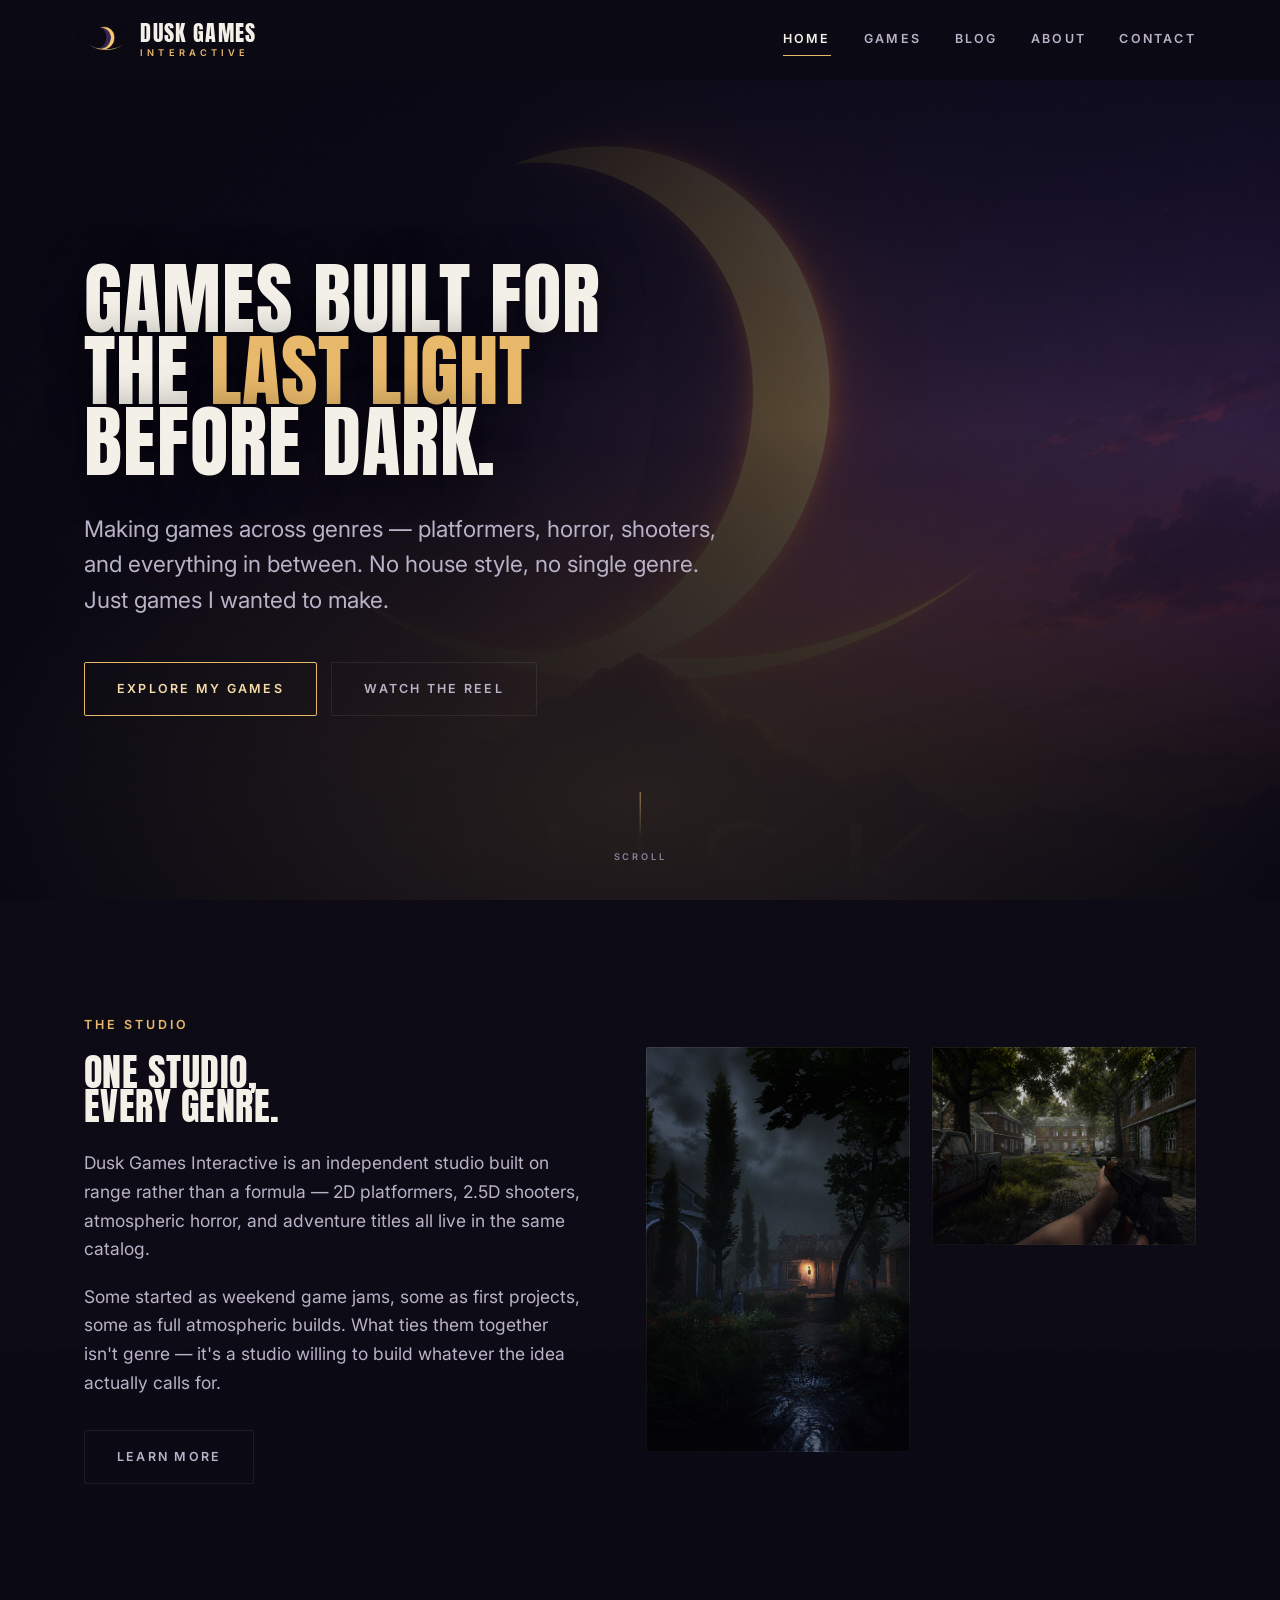
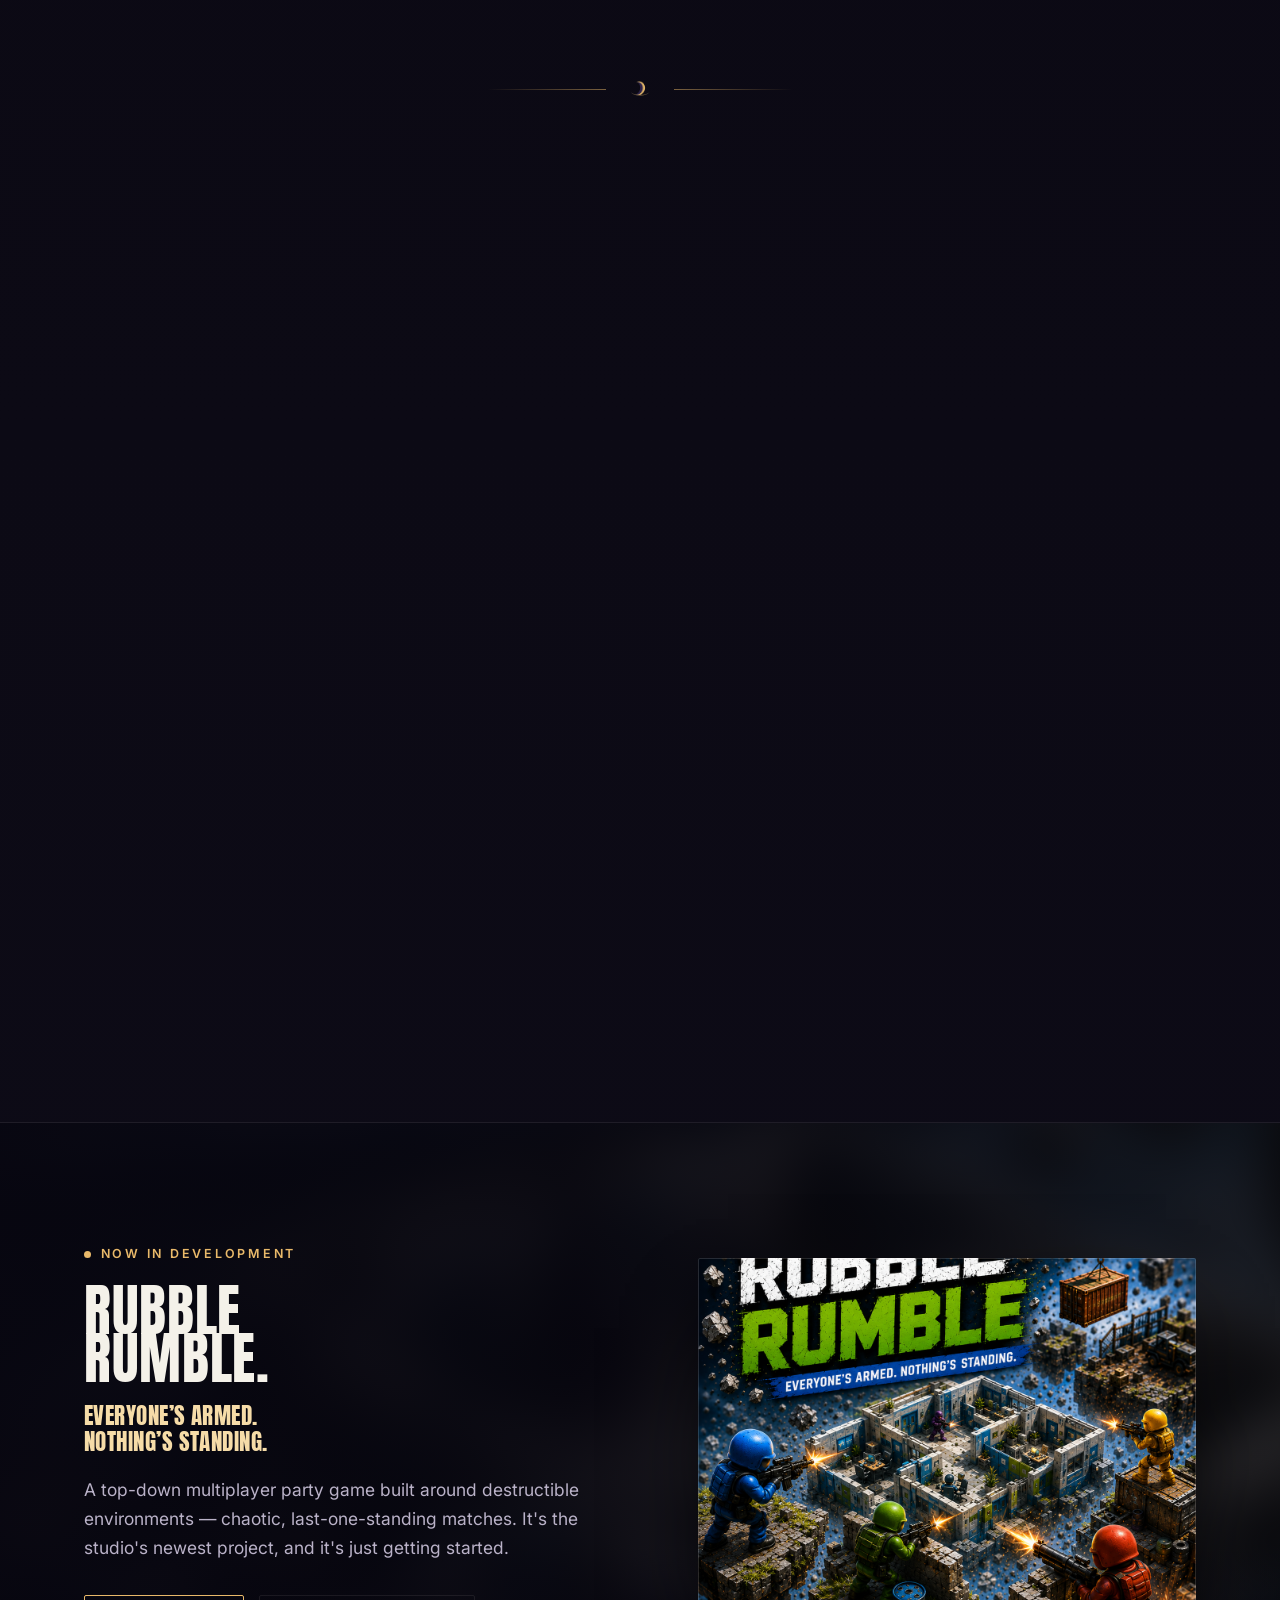
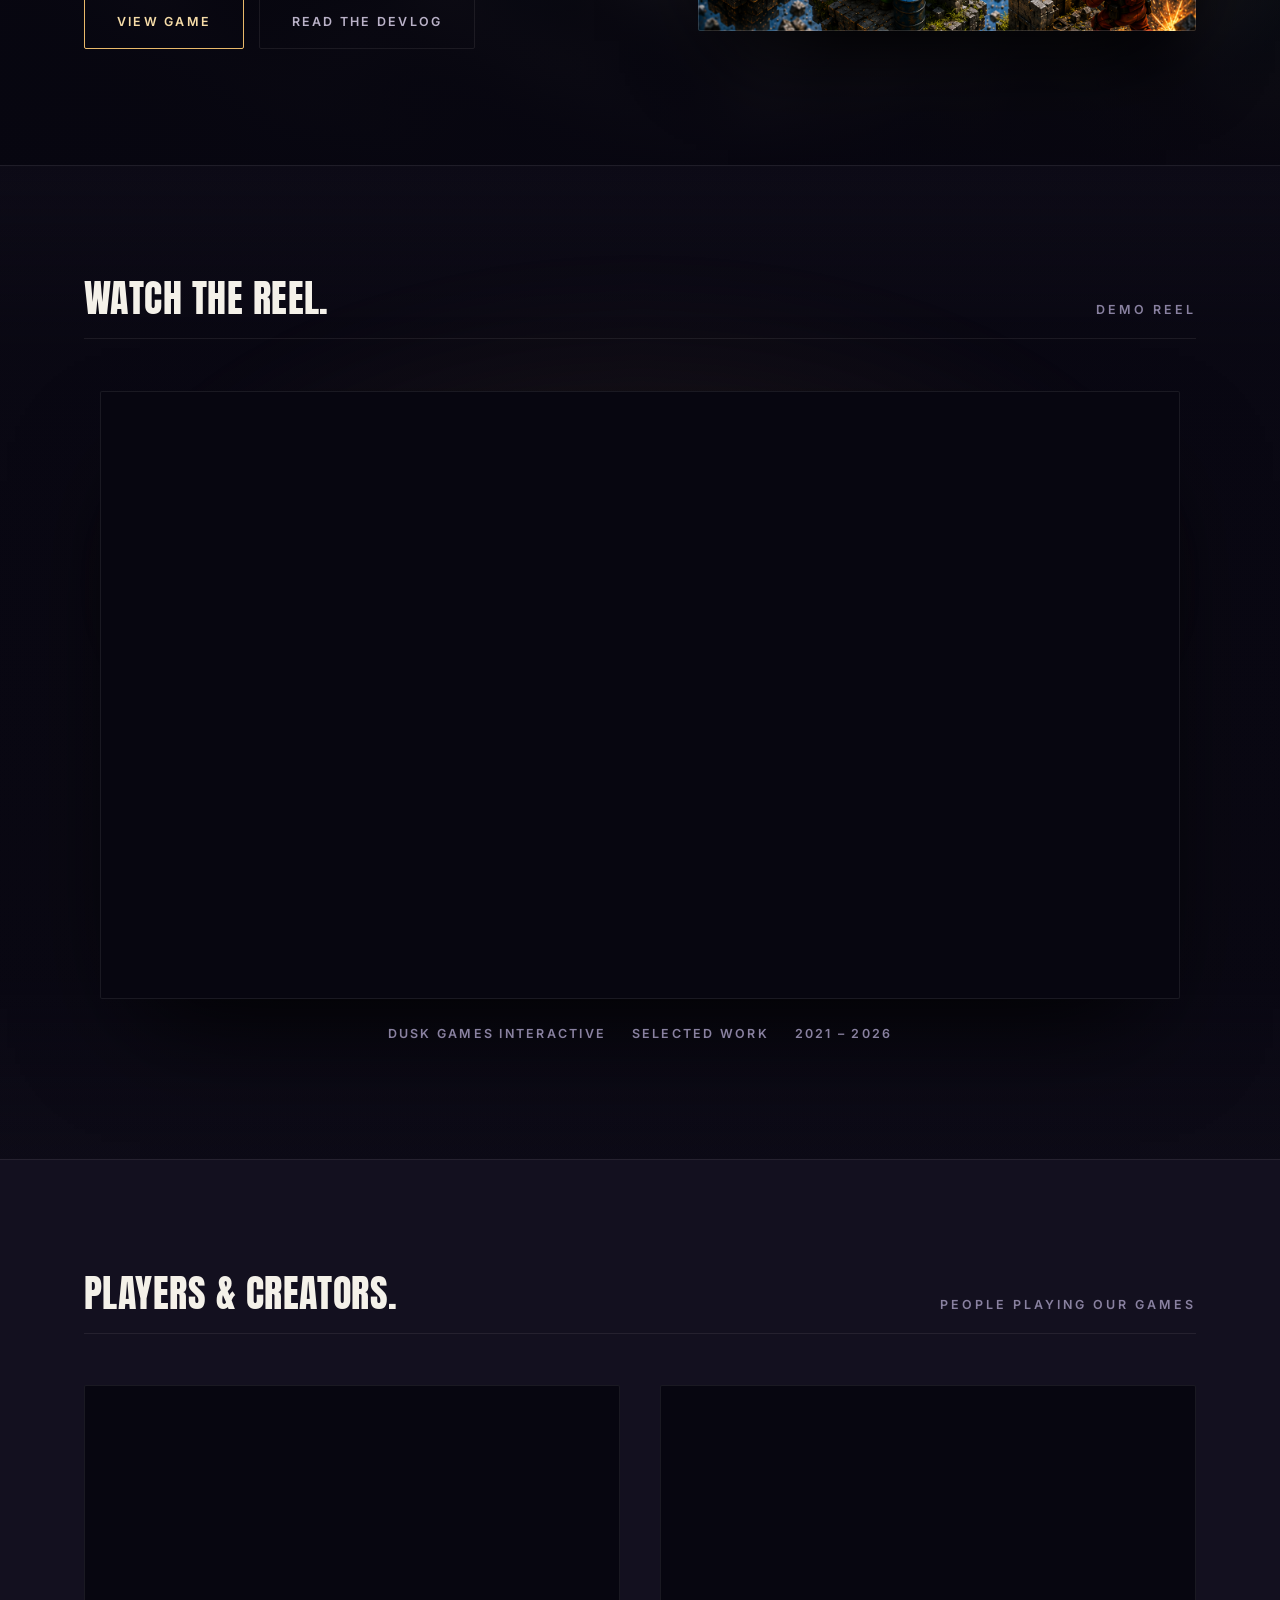
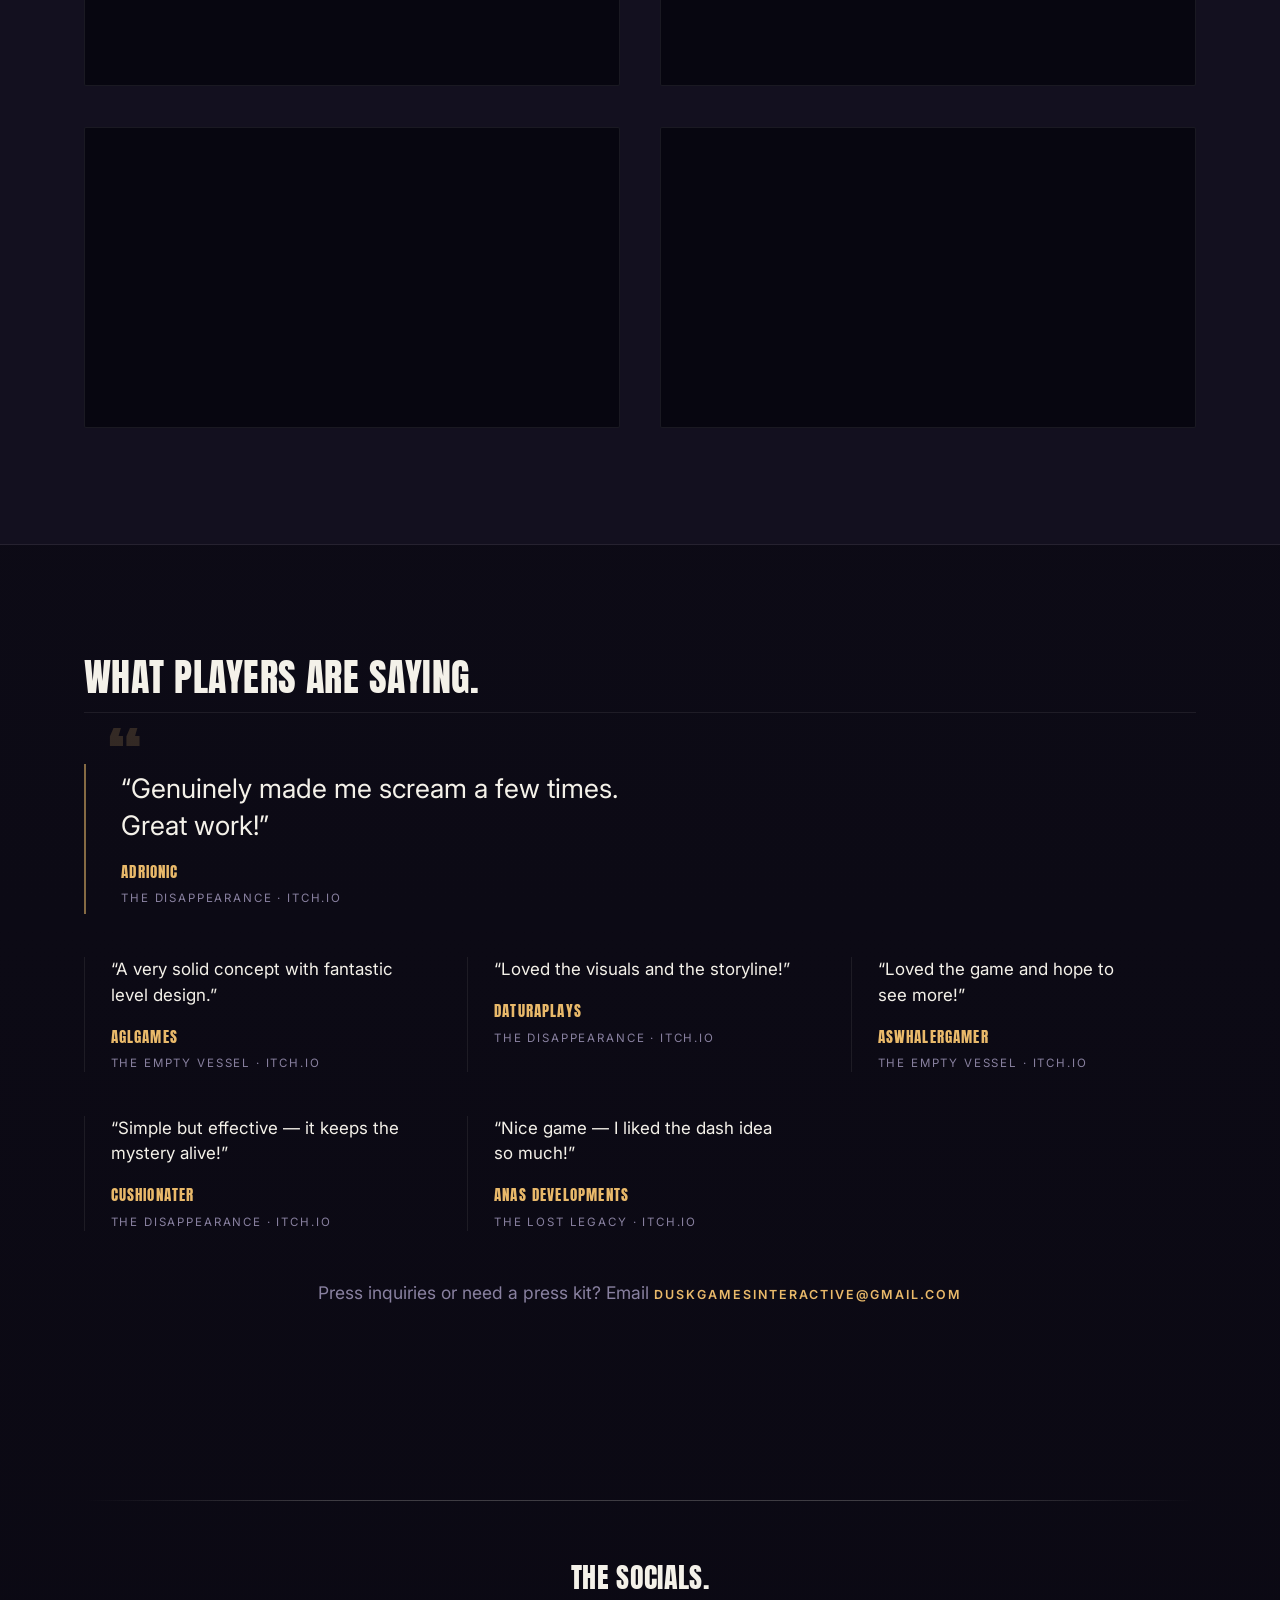
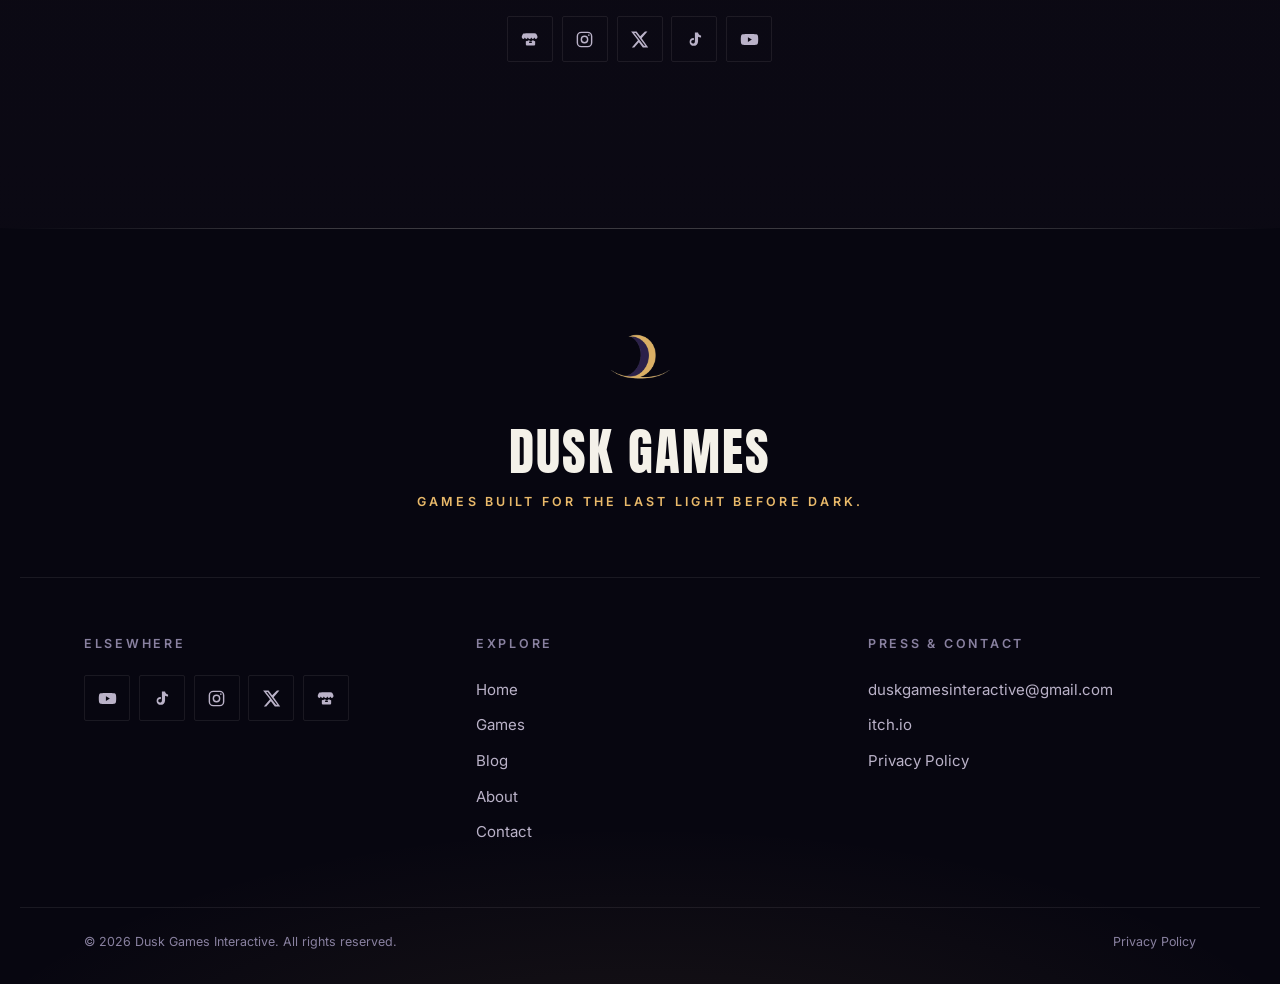
==== commit fe996340: "Polish quotes and footer Quotes: they were set in condensed uppercase display type, which turned six" ====
--- a/index.html
+++ b/index.html
@@ -8,7 +8,7 @@
   <link rel="preconnect" href="https://fonts.googleapis.com" />
   <link rel="preconnect" href="https://fonts.gstatic.com" crossorigin />
   <link href="https://fonts.googleapis.com/css2?family=Anton&family=Inter:wght@400;500;600&display=swap" rel="stylesheet" />
-  <link rel="stylesheet" href="css/style.css?v=22" />
+  <link rel="stylesheet" href="css/style.css?v=25" />
   <link rel="icon" type="image/png" href="assets/images/logo.png" />
   <link rel="icon" href="assets/images/favicon.ico" sizes="any" />
   <link rel="apple-touch-icon" href="assets/images/apple-touch-icon.png" />
@@ -170,7 +170,7 @@
         <h2 class="display section__title">What players are saying.</h2>
       </div>
       <div class="quotes reveal">
-        <blockquote class="quote">
+        <blockquote class="quote quote--lead">
           <p class="quote__text">&ldquo;Genuinely made me scream a few times. Great work!&rdquo;</p>
           <cite class="quote__by"><b>Adrionic</b>The Disappearance &middot; itch.io</cite>
         </blockquote>
@@ -236,8 +236,7 @@
 
     <div class="wrap site-footer__top">
       <div class="footer-brand">
-        <h3>Studio</h3>
-        <p class="footer-tagline">Independent game studio — games built for the last light before dark.</p>
+        <h3>Elsewhere</h3>
         <div class="social-row">
           <a href="https://www.youtube.com/channel/UCMtXnmMAZY_C6TXKdPQK51w/" aria-label="YouTube" target="_blank" rel="noopener"><svg viewBox="0 0 24 24" fill="currentColor" aria-hidden="true"><path d="M23 12s0-3.3-.4-4.8a2.5 2.5 0 0 0-1.8-1.8C19.3 5 12 5 12 5s-7.3 0-8.8.4A2.5 2.5 0 0 0 1.4 7.2C1 8.7 1 12 1 12s0 3.3.4 4.8a2.5 2.5 0 0 0 1.8 1.8C4.7 19 12 19 12 19s7.3 0 8.8-.4a2.5 2.5 0 0 0 1.8-1.8C23 15.3 23 12 23 12Zm-13 3V9l5 3-5 3Z"/></svg></a>
           <a href="https://www.tiktok.com/@duskgamesinteractive" aria-label="TikTok" target="_blank" rel="noopener"><svg viewBox="0 0 24 24" fill="currentColor" aria-hidden="true"><path d="M16.5 3c.4 2.1 1.7 3.6 3.8 3.9v2.6c-1.4.1-2.7-.3-3.8-1v5.9c0 3.5-2.6 5.6-5.6 5.6-2.9 0-5.1-2.2-5.1-5 0-2.9 2.3-5 5.4-4.8v2.7c-.4-.1-.8-.2-1.2-.2-1.2 0-2.1.9-2.1 2.2 0 1.3 1 2.2 2.2 2.2 1.3 0 2.4-.9 2.4-2.7V3h4Z"/></svg></a>
--- a/css/style.css
+++ b/css/style.css
@@ -1580,3 +1580,117 @@
 .genre span { font-size: clamp(.95rem, 1.6vw, 1.3rem); }
 .moon-divider { margin-bottom: clamp(1.4rem, 2.5vw, 2rem); }
 .genres + *, .section--tight:has(.genres) { padding-bottom: 0; }
+
+/* =========================================================
+   21 POLISH: QUOTES + FOOTER
+   ========================================================= */
+
+/* ---- quotes ----
+   These were set in condensed uppercase display type, which made six
+   genuine player comments read as six marketing slogans. Players don't
+   shout in Anton. Back to body type, natural case, generous leading —
+   and one lead quote so the block has a hierarchy instead of being a
+   3x2 grid of identical panels. */
+.quotes {
+  grid-template-columns: repeat(3, 1fr);
+  gap: clamp(2rem, 3.4vw, 3.2rem) clamp(1.8rem, 3vw, 2.8rem);
+}
+.quote {
+  position: relative;
+  padding: 0 0 0 1.6rem;
+  border-left: 1px solid var(--line);
+}
+.quote:hover { border-left-color: var(--gold-400); }
+
+.quote__text {
+  font-family: var(--font-body);
+  text-transform: none;
+  font-size: 1.06rem;
+  font-weight: 400;
+  line-height: 1.5;
+  letter-spacing: 0;
+  color: var(--text-0);
+  margin: 0 0 1.1rem;
+  text-wrap: pretty;
+}
+.quote__by {
+  display: block;
+  font-size: .72rem;
+  letter-spacing: .16em;
+  text-transform: uppercase;
+  color: var(--text-2);
+  line-height: 1.6;
+}
+.quote__by b {
+  display: block;
+  font-family: var(--font-display);
+  font-size: .92rem;
+  letter-spacing: .08em;
+  color: var(--gold-400);
+  font-weight: 400;
+  margin-bottom: .3rem;
+}
+
+/* the lead quote carries the block */
+/* full width: with six quotes a 2-span lead strands the sixth on its
+   own row. Running the lead across all three columns gives 1 / 3 / 2. */
+.quote--lead {
+  grid-column: 1 / -1;
+  padding-left: 2.2rem;
+  padding-block: .4rem;
+  border-left-width: 2px;
+  border-left-color: rgb(var(--gold-rgb) / .55);
+}
+.quote--lead .quote__text { max-width: 30ch; }
+.quote--lead .quote__text { font-size: clamp(1.3rem, 2.1vw, 1.85rem); line-height: 1.35; color: var(--text-0); }
+/* an open quote mark, set as a mark rather than punctuation */
+.quote--lead::before {
+  content: "\201C";
+  position: absolute; left: 1.4rem; top: -.55em;
+  font-family: var(--font-display);
+  font-size: 4.5rem; line-height: 1;
+  color: rgb(var(--gold-rgb) / .18);
+  pointer-events: none;
+}
+.quote--lead .quote__text { position: relative; }
+
+/* ---- footer ----
+   Two faults: the brand column's heading was not picked up by the
+   .footer-col rule so it rendered in a different face and size from
+   "Explore" and "Press & contact"; and the studio line repeated the
+   statement directly above it. */
+.site-footer h3 {
+  font-size: var(--step--1); font-weight: 600; letter-spacing: .22em;
+  text-transform: uppercase; color: var(--text-2); margin: 0 0 1.1rem;
+}
+.footer-statement img { height: clamp(54px, 7vw, 82px); margin-bottom: 1.8rem; }
+/* the sign-off line is a wordmark lockup, not a headline — quieten it */
+.footer-statement__line {
+  font-family: var(--font-body);
+  font-size: var(--step--1);
+  font-weight: 600;
+  letter-spacing: .26em;
+  color: var(--gold-400);
+  margin-top: 1.1rem;
+}
+.footer-brand .social-row { margin-top: .2rem; }
+.site-footer__top { align-items: start; }
+
+/* =========================================================
+   22 RESPONSIVE OVERRIDES (must stay last)
+   Sections 20-21 were appended after section 19, so their
+   single-column rules were being overridden at small widths.
+   Anything width-dependent added after section 19 belongs here.
+   ========================================================= */
+@media (max-width: 1100px) {
+  .quotes { grid-template-columns: repeat(2, 1fr); }
+}
+@media (max-width: 860px) {
+  .quotes { grid-template-columns: 1fr; gap: 2rem; }
+  .quote--lead { grid-column: auto; padding-left: 1.6rem; }
+  .quote--lead .quote__text { max-width: none; font-size: 1.2rem; }
+  .quote--lead::before { left: 1rem; font-size: 3.4rem; }
+  .genre { min-height: 150px; }
+  .footer-statement img { height: 50px; margin-bottom: 1.2rem; }
+  .footer-statement__line { letter-spacing: .18em; }
+}
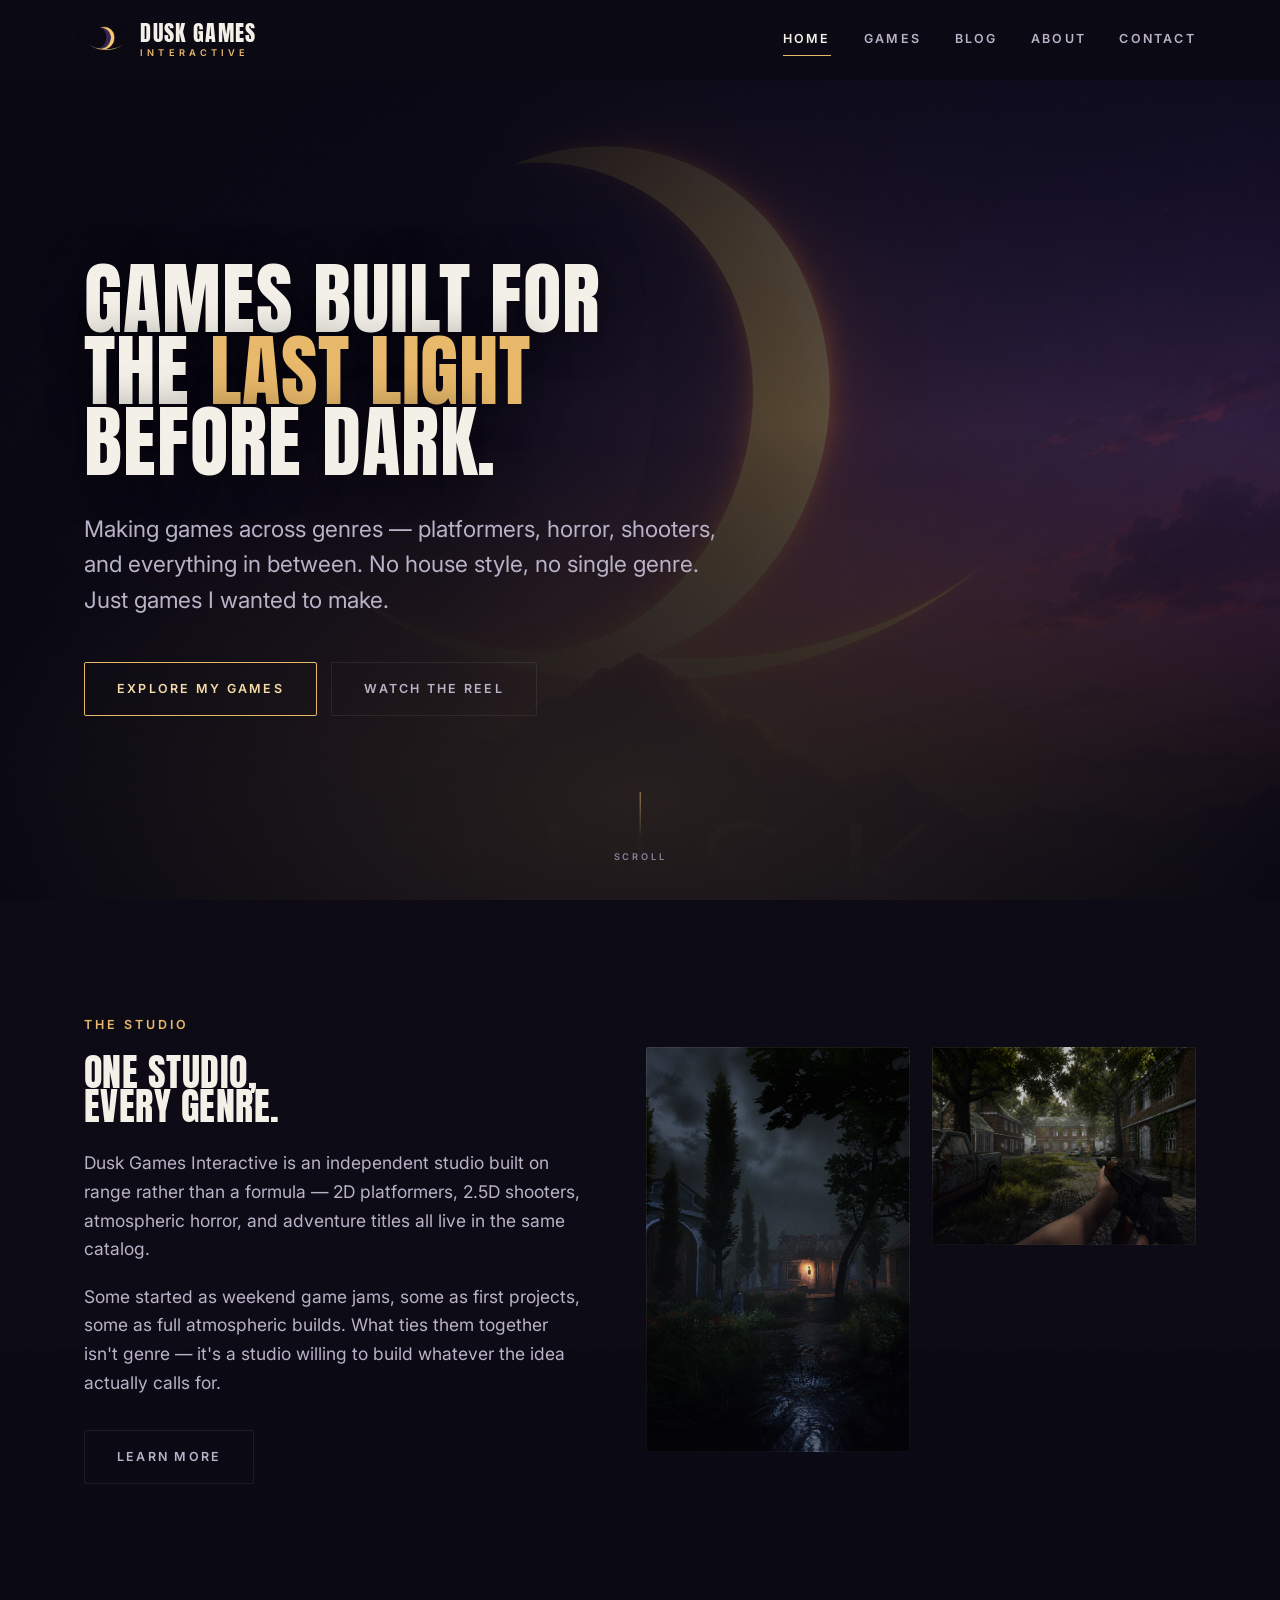
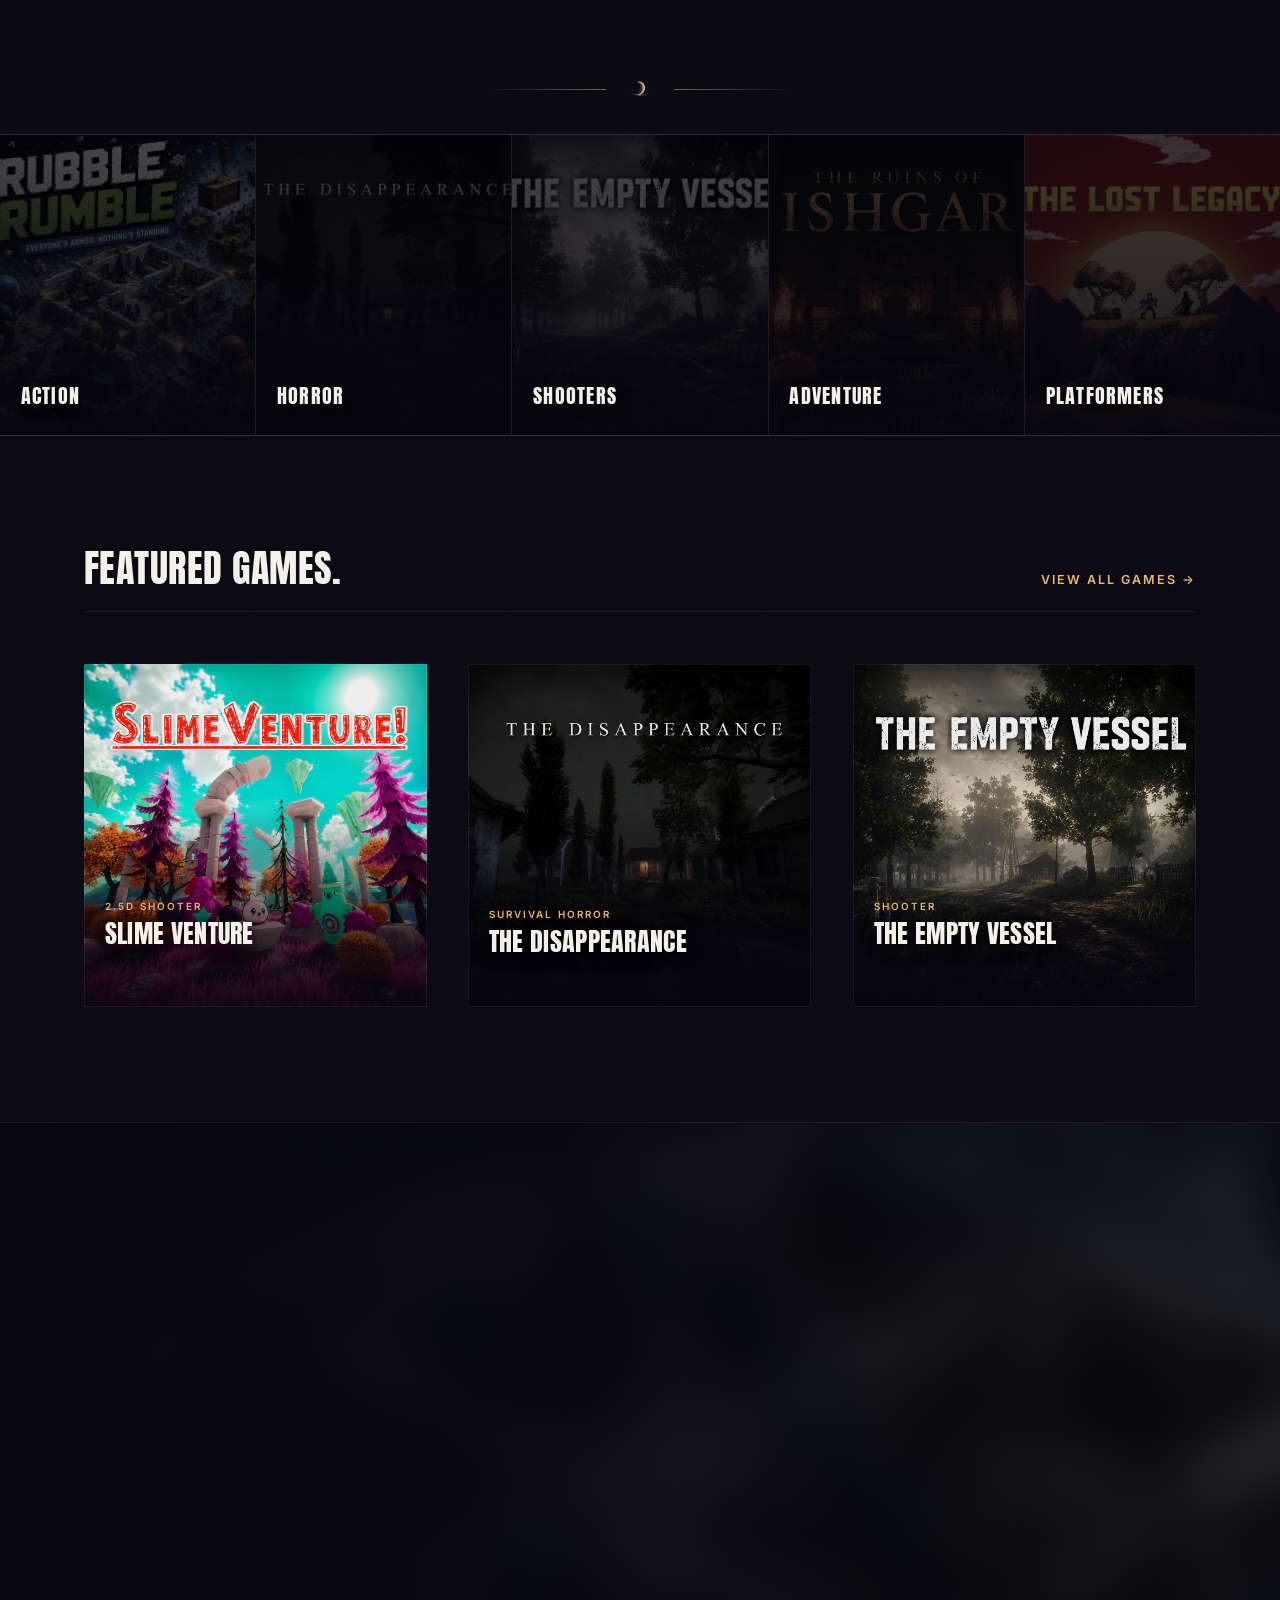
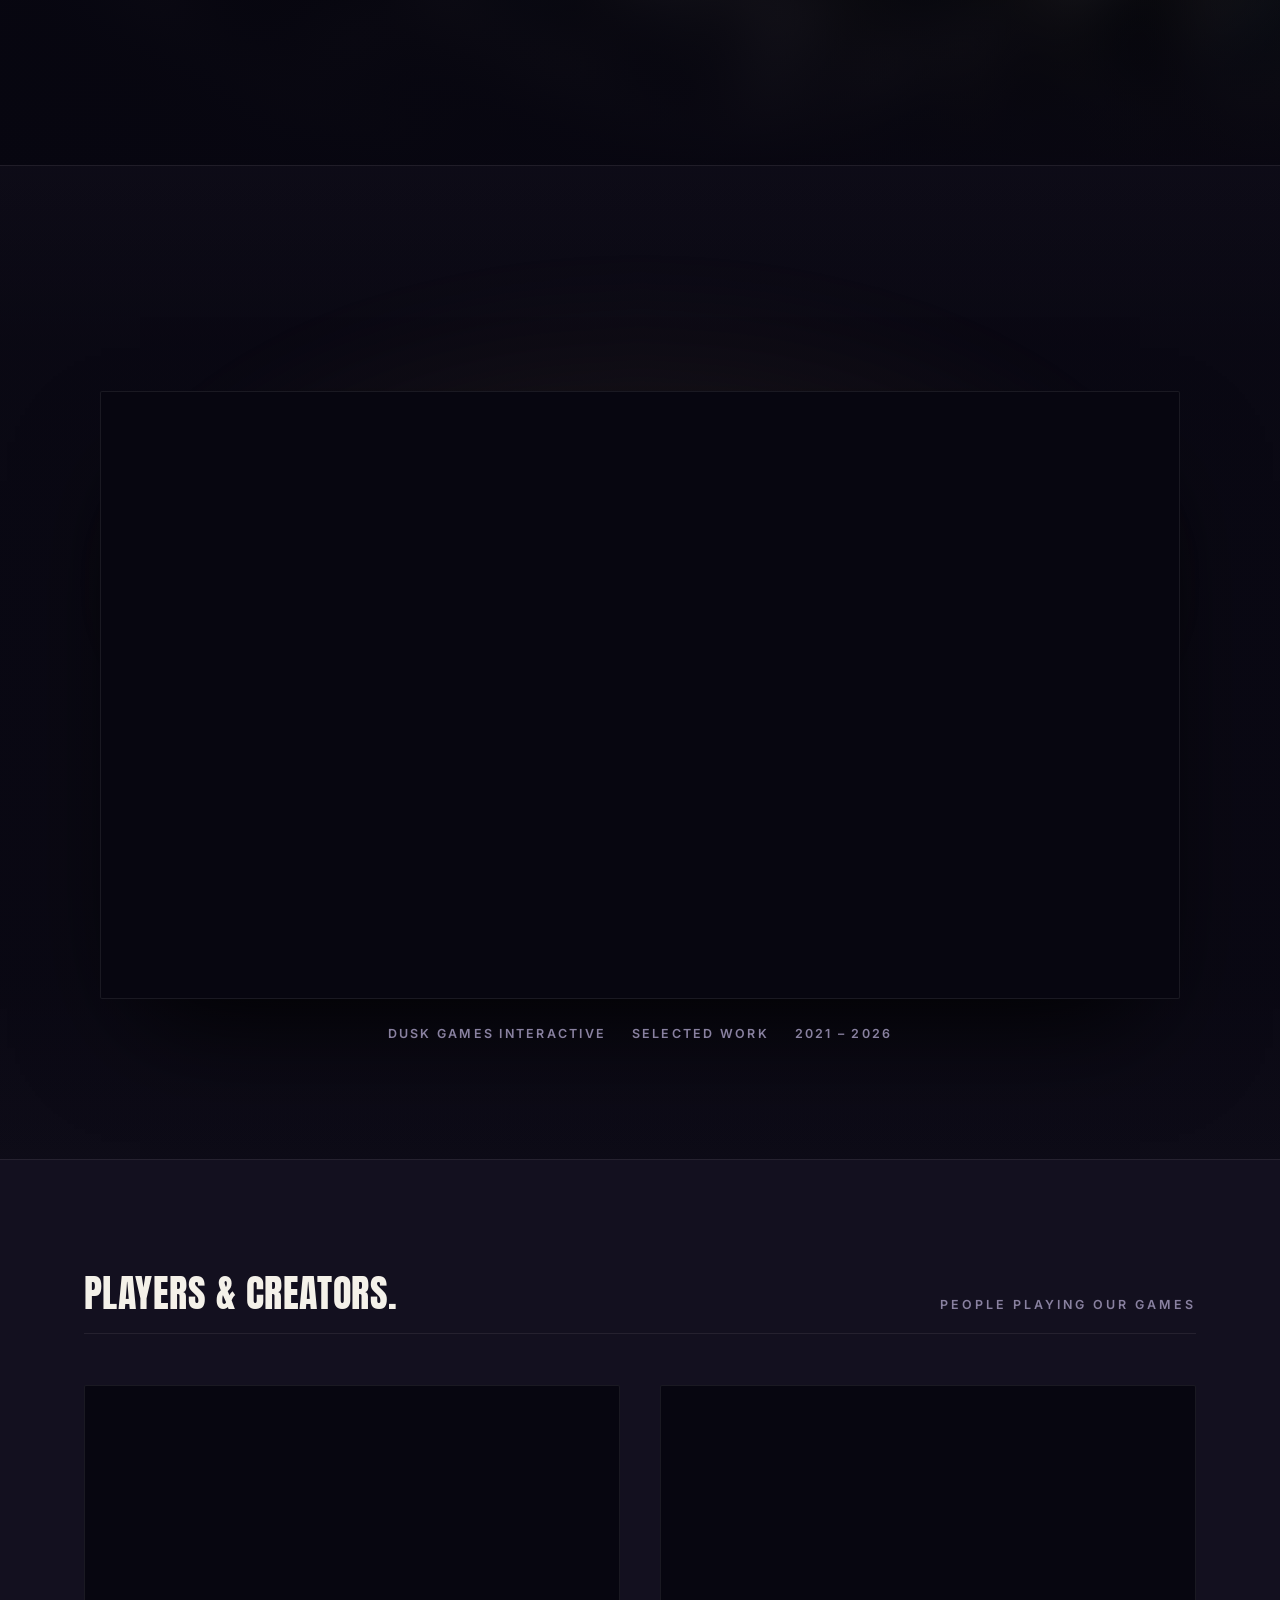
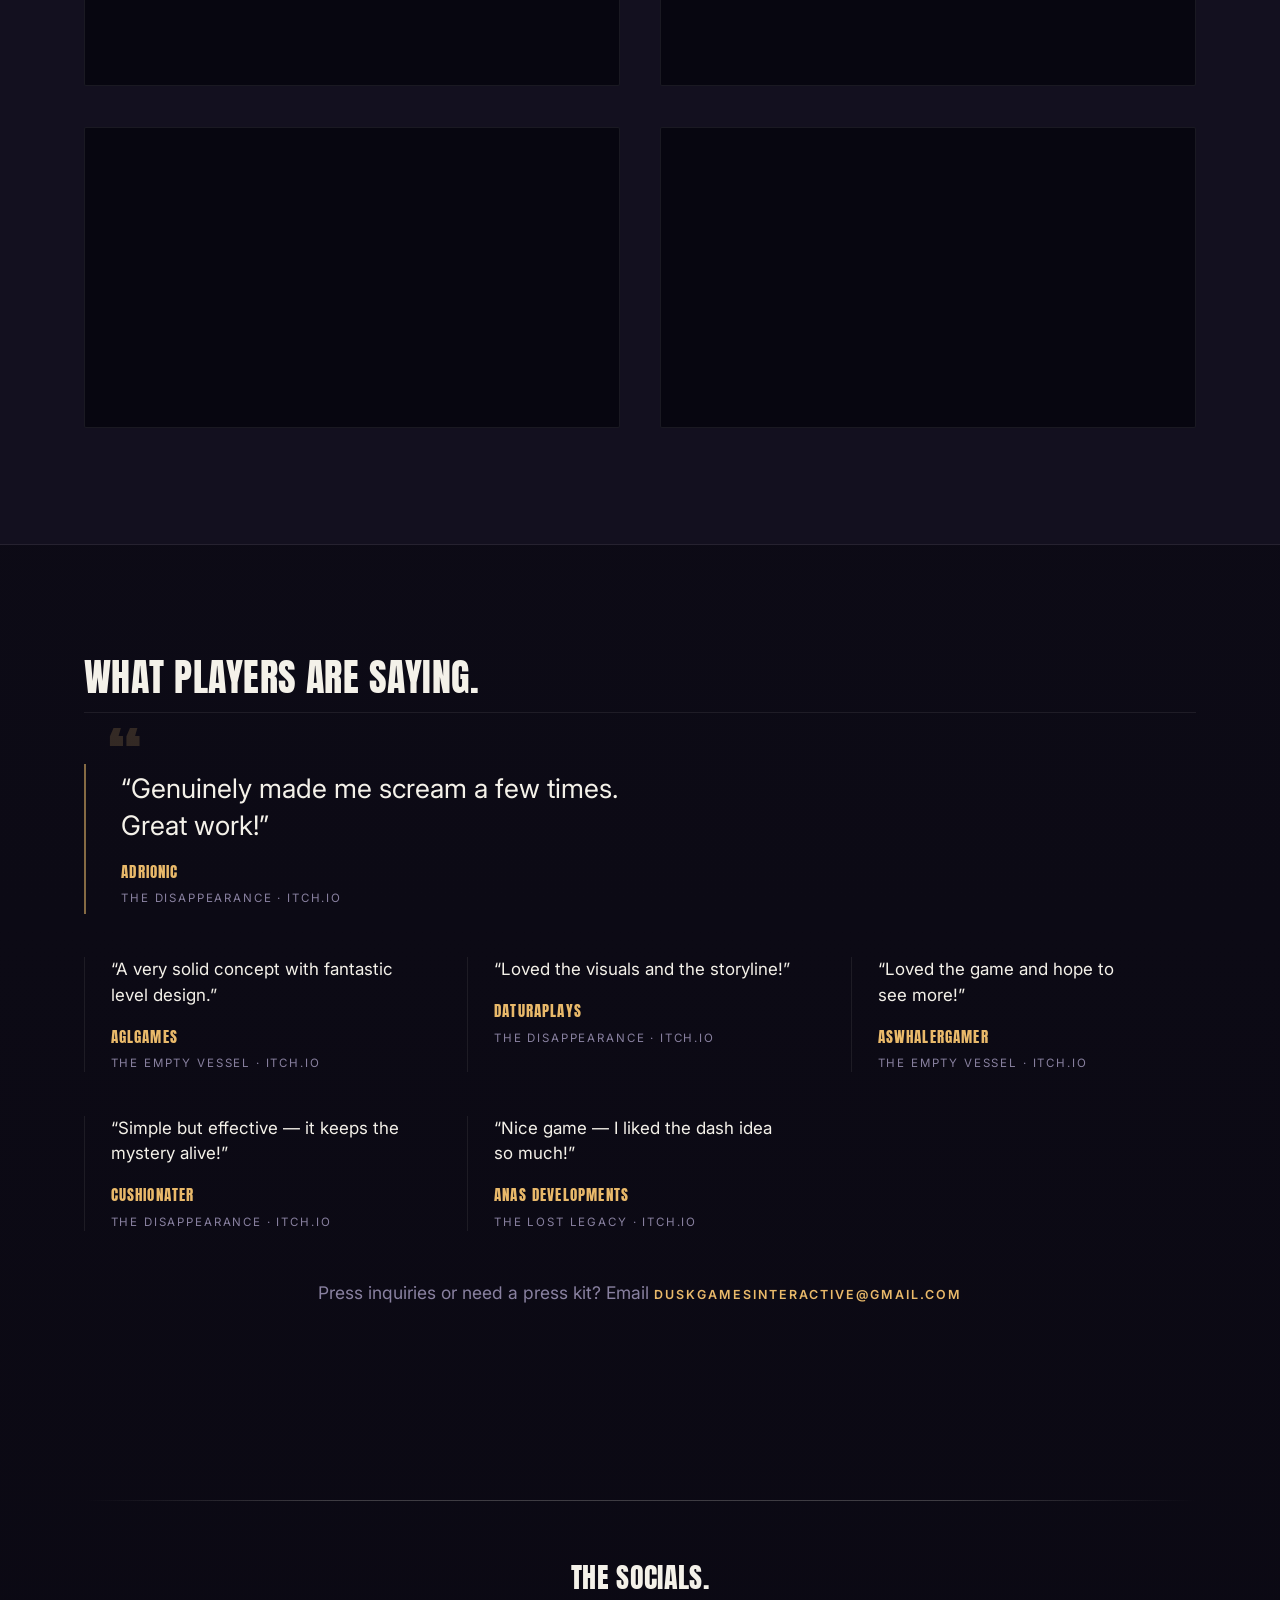
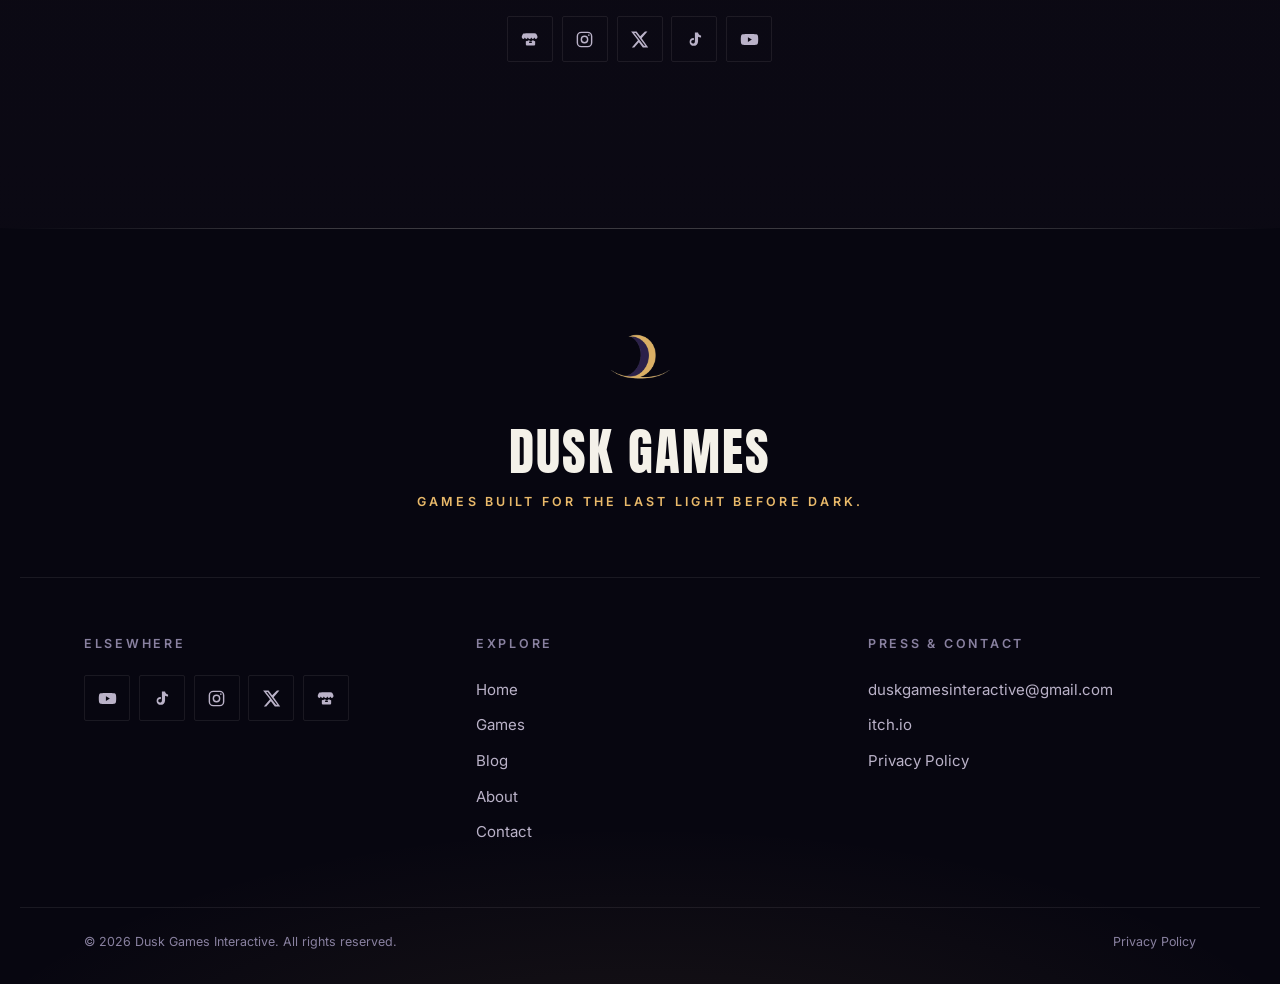
==== commit 585e49bb: "Polish the games catalogue and game detail pages Catalogue: - Feature tiles crop square key art to 1" ====
--- a/index.html
+++ b/index.html
@@ -8,7 +8,7 @@
   <link rel="preconnect" href="https://fonts.googleapis.com" />
   <link rel="preconnect" href="https://fonts.gstatic.com" crossorigin />
   <link href="https://fonts.googleapis.com/css2?family=Anton&family=Inter:wght@400;500;600&display=swap" rel="stylesheet" />
-  <link rel="stylesheet" href="css/style.css?v=25" />
+  <link rel="stylesheet" href="css/style.css?v=27" />
   <link rel="icon" type="image/png" href="assets/images/logo.png" />
   <link rel="icon" href="assets/images/favicon.ico" sizes="any" />
   <link rel="apple-touch-icon" href="assets/images/apple-touch-icon.png" />
@@ -269,11 +269,11 @@
     </div>
   </footer>
 
-  <script src="js/main.js?v=22"></script>
-  <script src="js/hero-video.js?v=20"></script>
-  <script src="js/games.js?v=20"></script>
-  <script src="js/home.js?v=20"></script>
-  <script src="js/community.js?v=20"></script>
+  <script src="js/main.js?v=26"></script>
+  <script src="js/hero-video.js?v=26"></script>
+  <script src="js/games.js?v=26"></script>
+  <script src="js/home.js?v=26"></script>
+  <script src="js/community.js?v=26"></script>
   <script>document.getElementById('year').textContent = new Date().getFullYear();</script>
 </body>
 </html>
--- a/css/style.css
+++ b/css/style.css
@@ -1677,6 +1677,57 @@
 .site-footer__top { align-items: start; }
 
 /* =========================================================
+   21b POLISH: CATALOGUE + GAME DETAIL
+   ========================================================= */
+
+/* ---- catalogue ----
+   Key art is square; a 16:10 feature tile was cropping the middle out
+   of it. Bias the crop upward so titles and characters survive. */
+.catalogue--feature > *:nth-child(7n+1) .game-card__media::before,
+.catalogue--feature > *:nth-child(7n+4) .game-card__media::before {
+  background-position: center 34%;
+}
+
+/* A tile that is entirely a link needs to say so. The cue rides in
+   with the description so nothing moves until you are on the card. */
+.game-card__cue {
+  display: inline-flex; align-items: center; gap: .45rem;
+  margin-top: .85rem;
+  font-size: .64rem; font-weight: 600; letter-spacing: .2em;
+  text-transform: uppercase; color: var(--gold-400);
+  opacity: 0; transform: translateY(6px);
+  transition: opacity .3s var(--ease), transform .3s var(--ease-out);
+}
+.game-card:hover .game-card__cue { opacity: 1; transform: none; }
+.game-card:focus-within .game-card__cue { opacity: 1; transform: none; }
+
+/* Dark key art (Project Sosei) left its title sitting on near-black.
+   A deeper bed under the metadata keeps every tile legible whatever
+   the artwork does. */
+.game-card__media::after {
+  background: linear-gradient(180deg,
+    transparent 42%,
+    rgb(var(--scrim-rgb) / .35) 62%,
+    rgb(var(--scrim-rgb) / .78) 84%,
+    rgb(var(--scrim-rgb) / .93) 100%);
+}
+
+/* ---- game detail ----
+   Square art in a wide hero was cropping through the middle of the
+   frame and clipping key-art banners. */
+.game-hero__bg { background-position: center 32%; }
+.game-hero { min-height: clamp(460px, 66vh, 720px); }
+
+/* A game with only key art has no trailer and no gallery, so the hero
+   is the page. Let it run full height rather than look unfinished. */
+.game-hero--solo { min-height: calc(100svh - var(--header-h, 76px)); }
+.game-hero--solo .game-hero__bg { background-position: center 38%; }
+
+/* the spec rail reads as a plate under the hero, not a stray table */
+.specs { box-shadow: 0 24px 60px -30px rgb(var(--shadow-rgb) / .9); }
+.spec dd { font-size: 1rem; }
+
+/* =========================================================
    22 RESPONSIVE OVERRIDES (must stay last)
    Sections 20-21 were appended after section 19, so their
    single-column rules were being overridden at small widths.
@@ -1686,6 +1737,9 @@
   .quotes { grid-template-columns: repeat(2, 1fr); }
 }
 @media (max-width: 860px) {
+  /* there is no hover on touch, so the card's affordances must be
+     visible at rest or they never appear at all */
+  .game-card__cue { opacity: 1; transform: none; }
   .quotes { grid-template-columns: 1fr; gap: 2rem; }
   .quote--lead { grid-column: auto; padding-left: 1.6rem; }
   .quote--lead .quote__text { max-width: none; font-size: 1.2rem; }
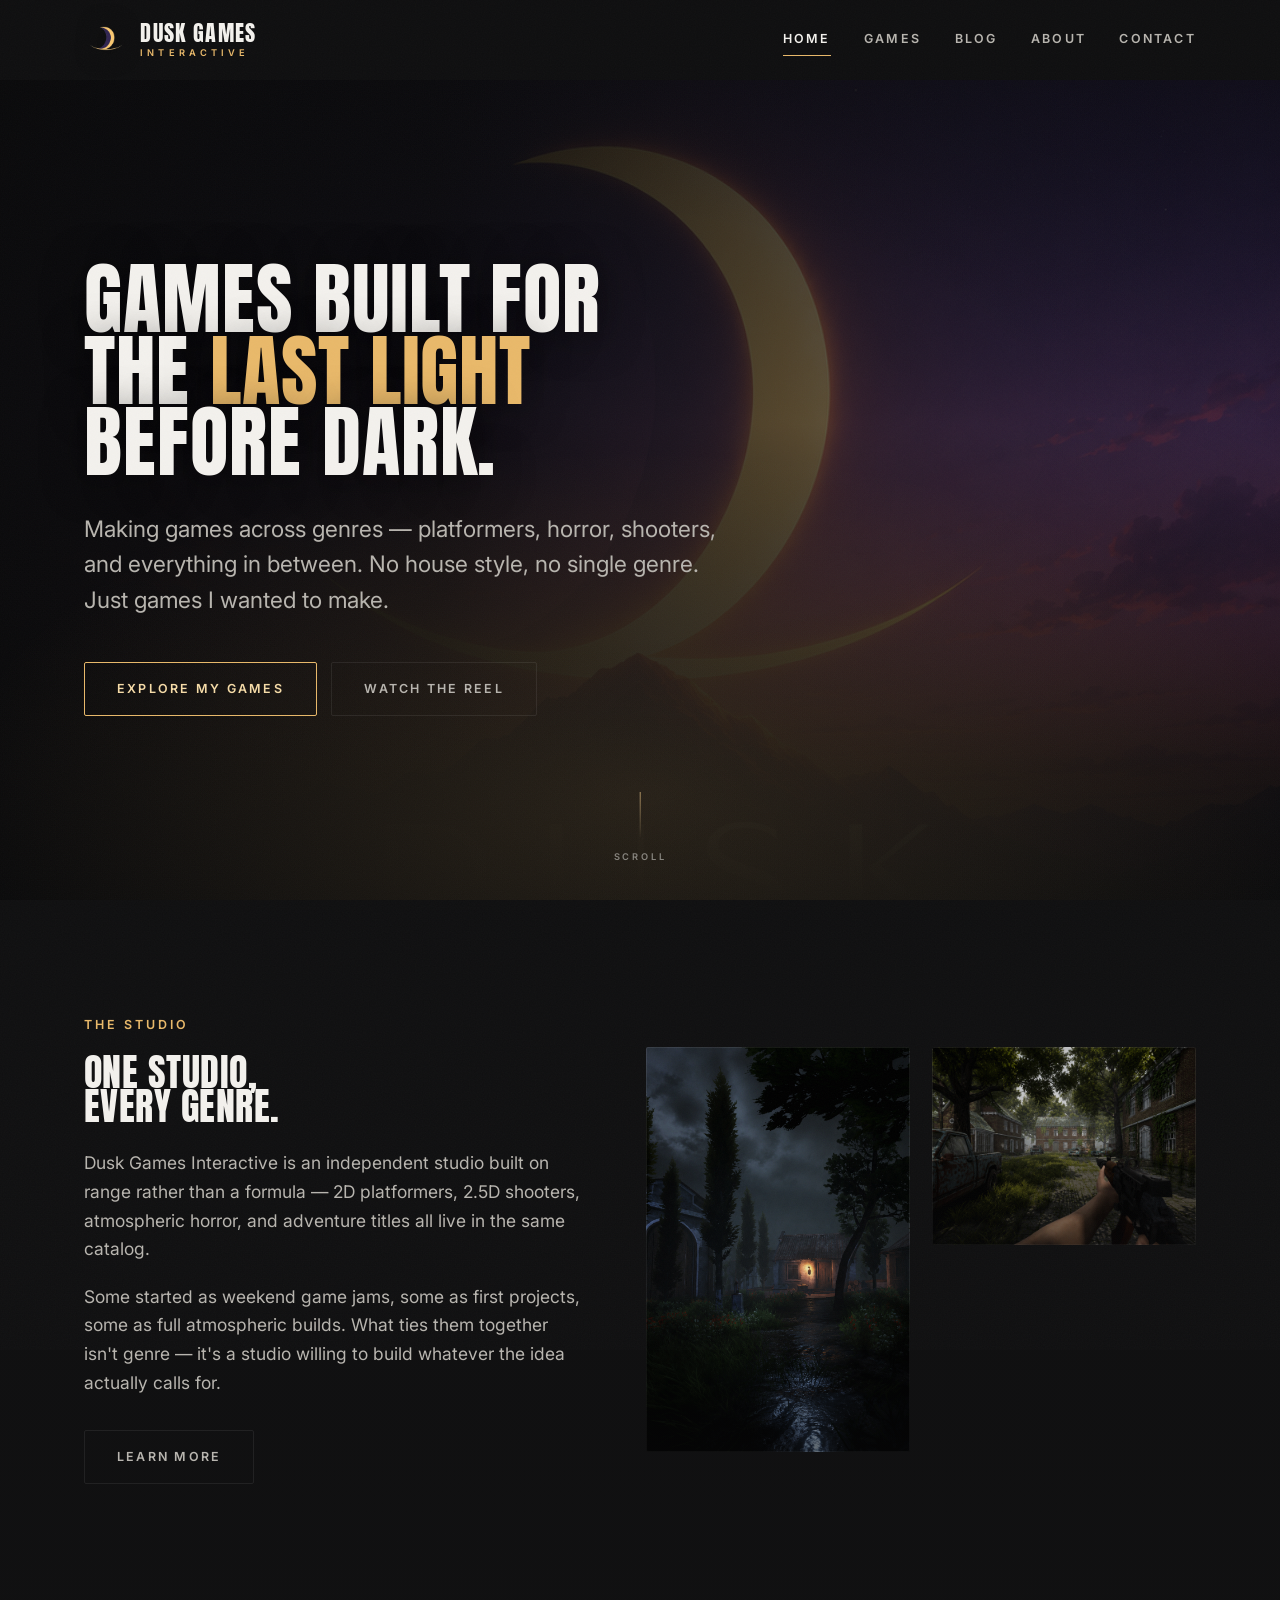
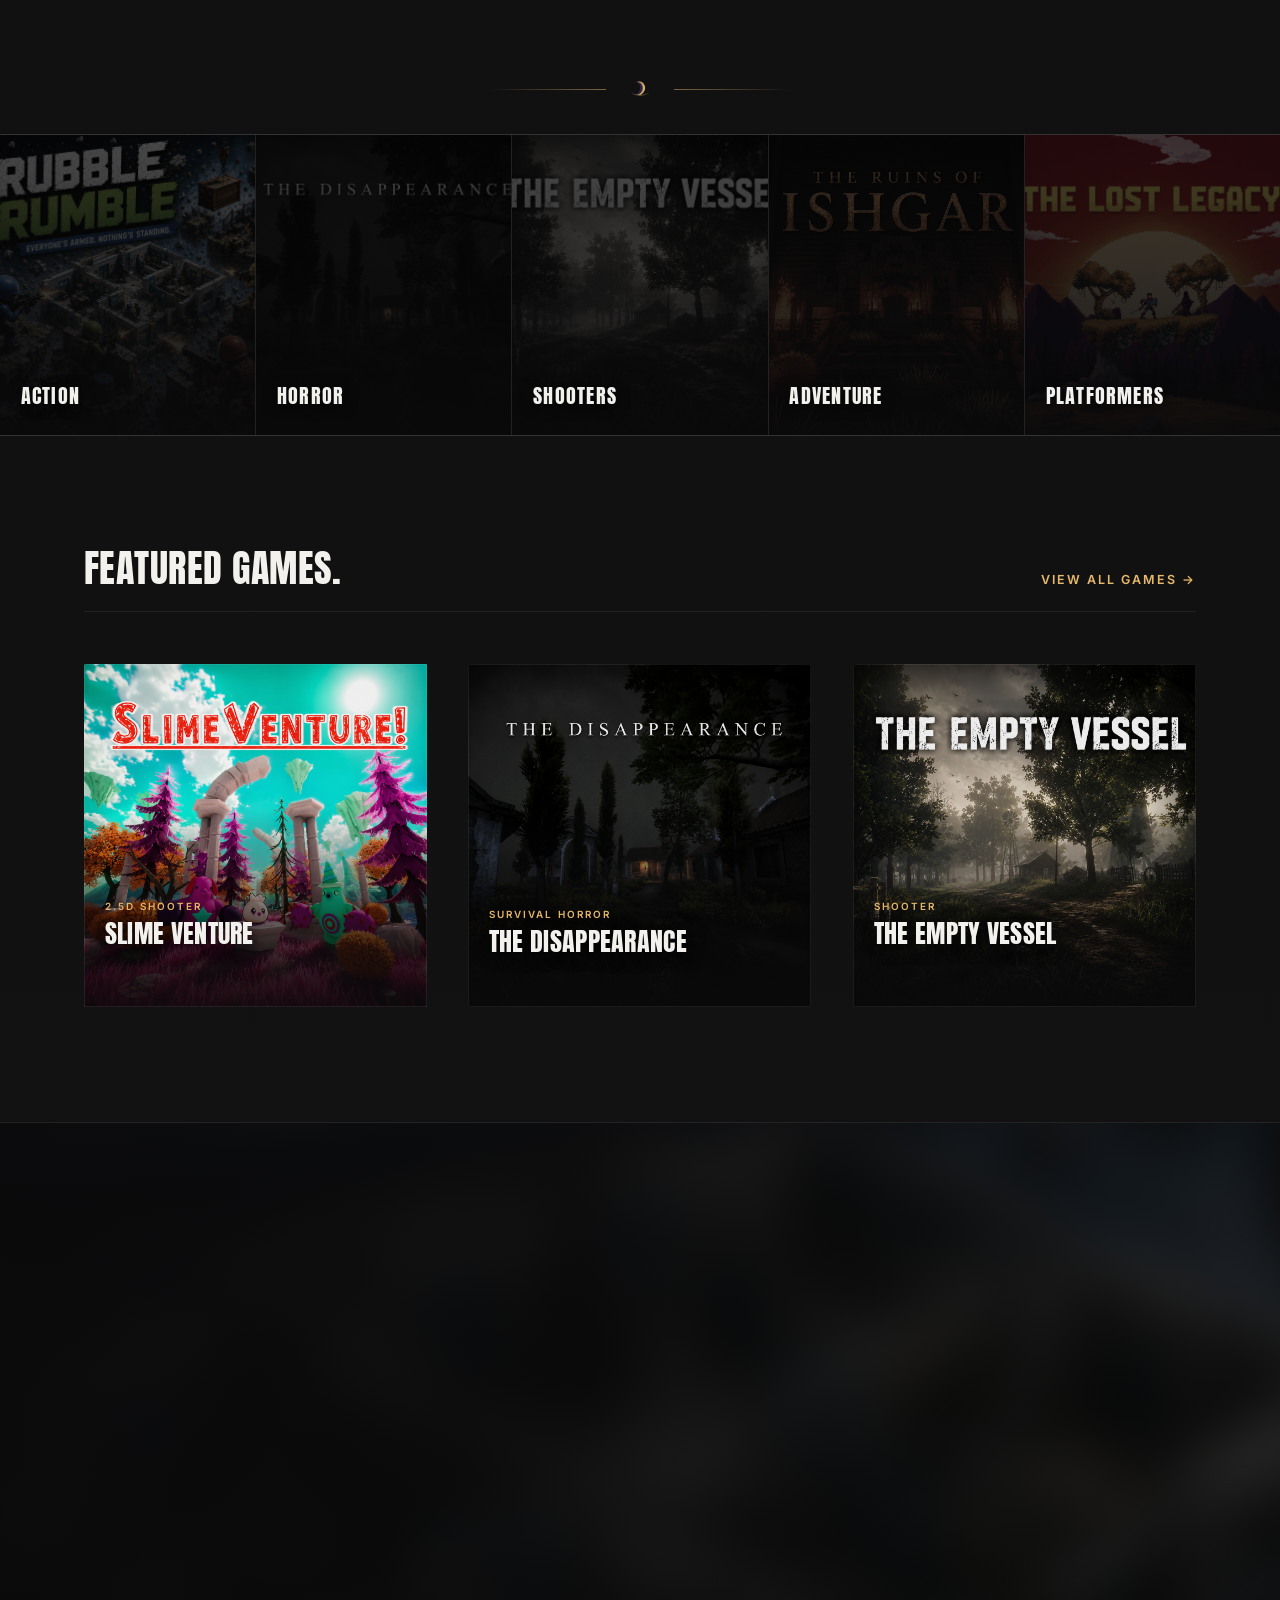
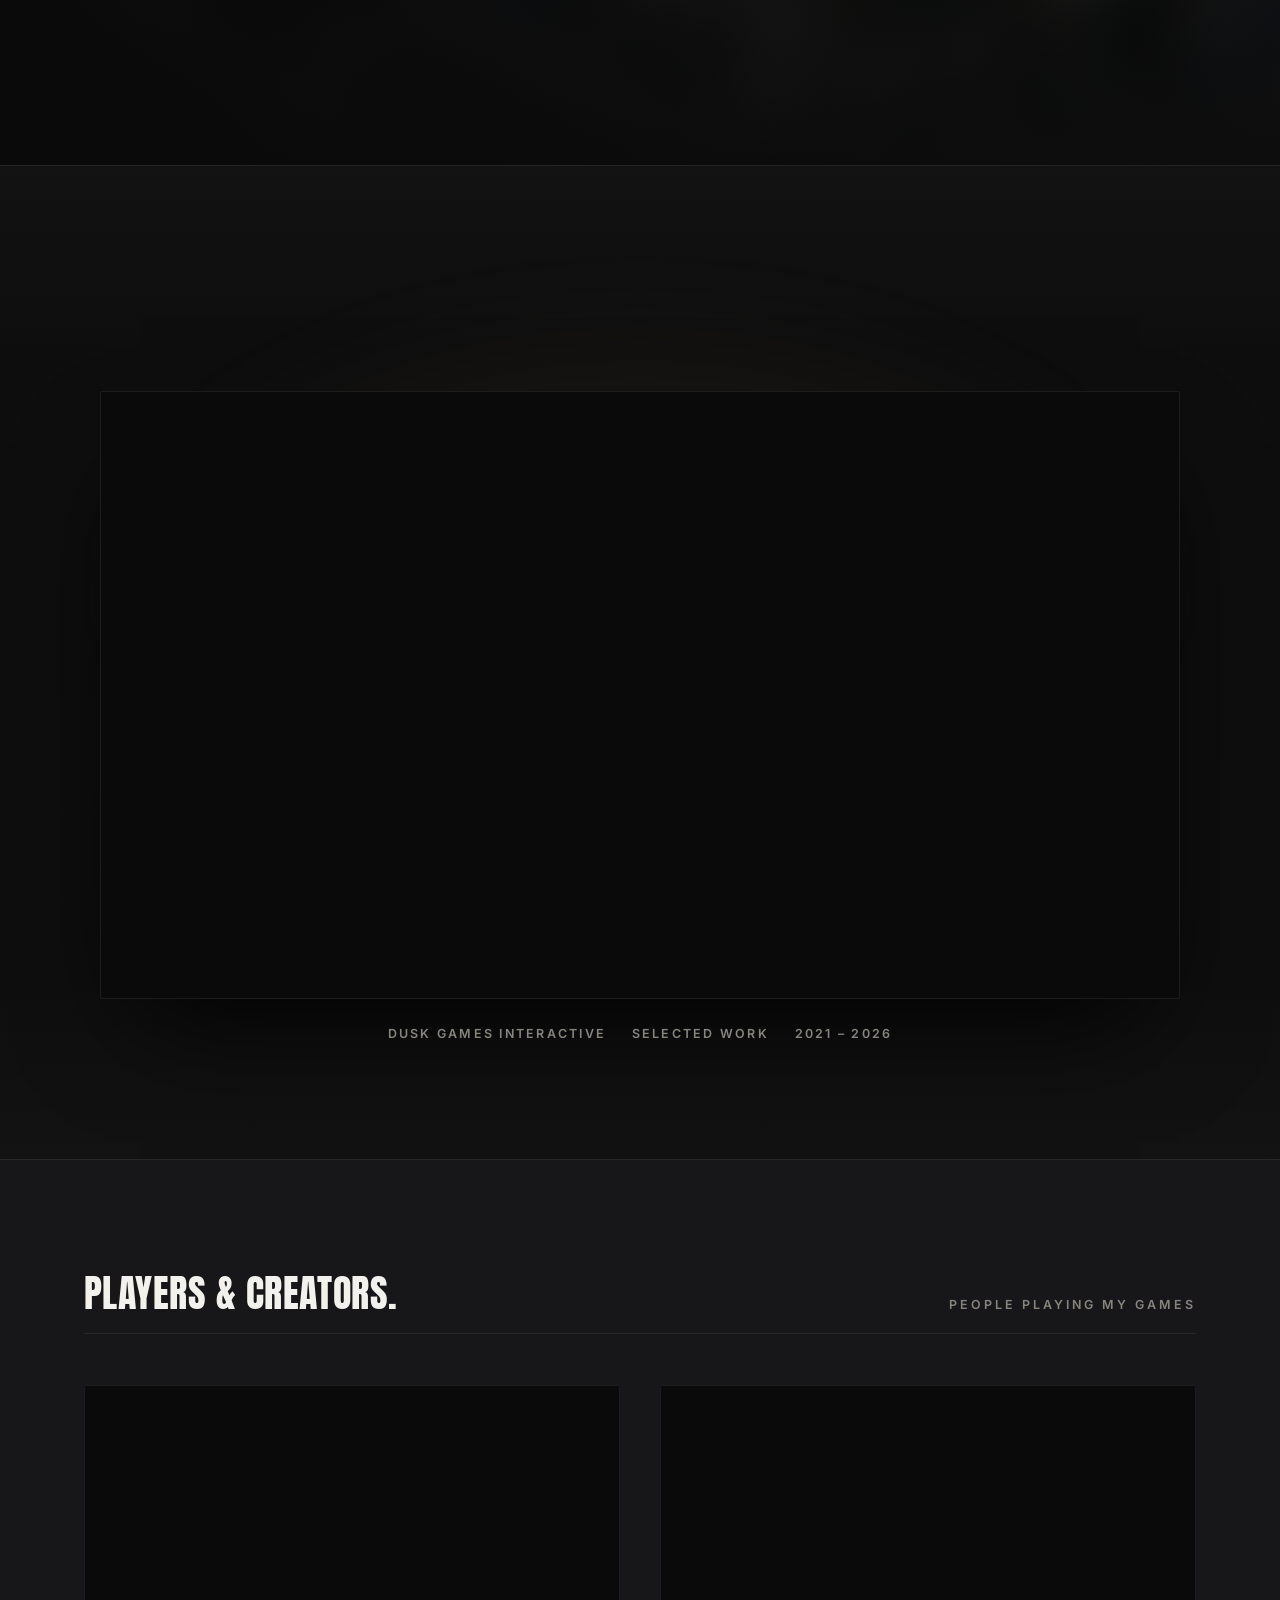
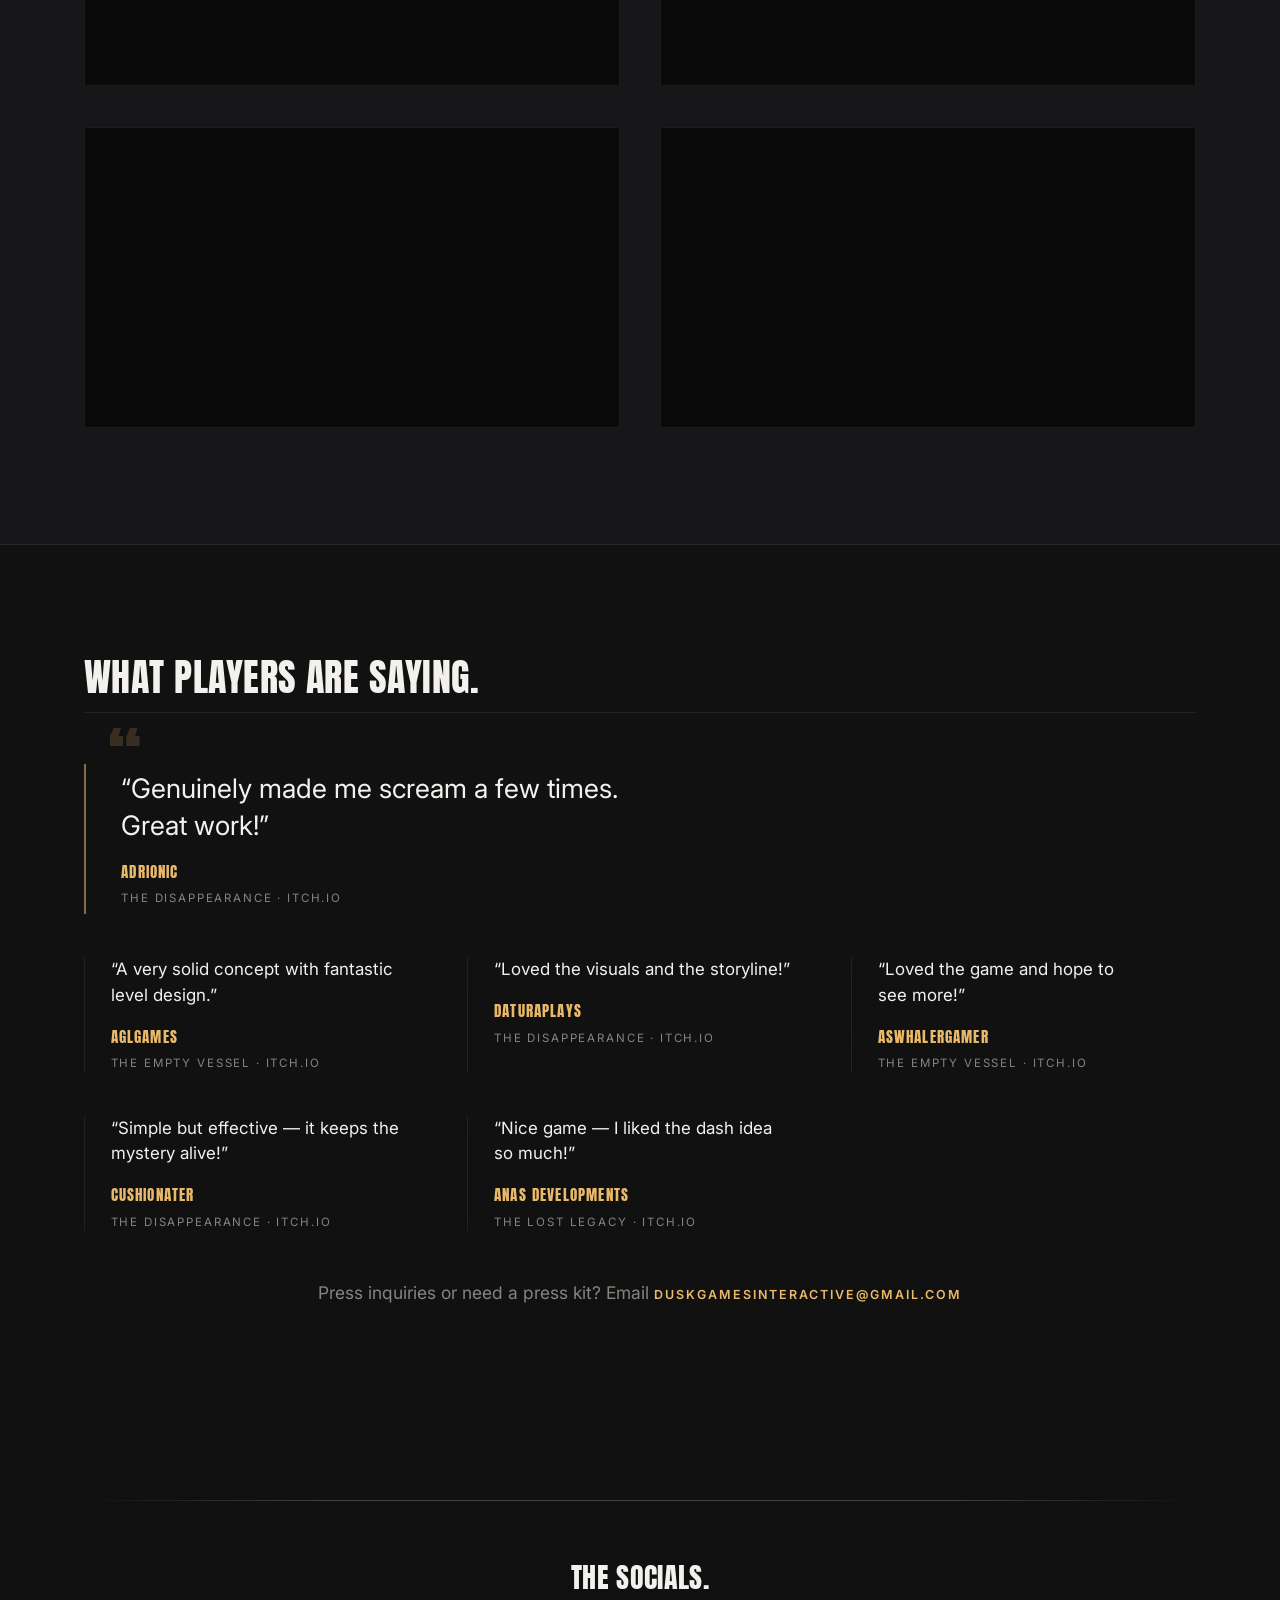
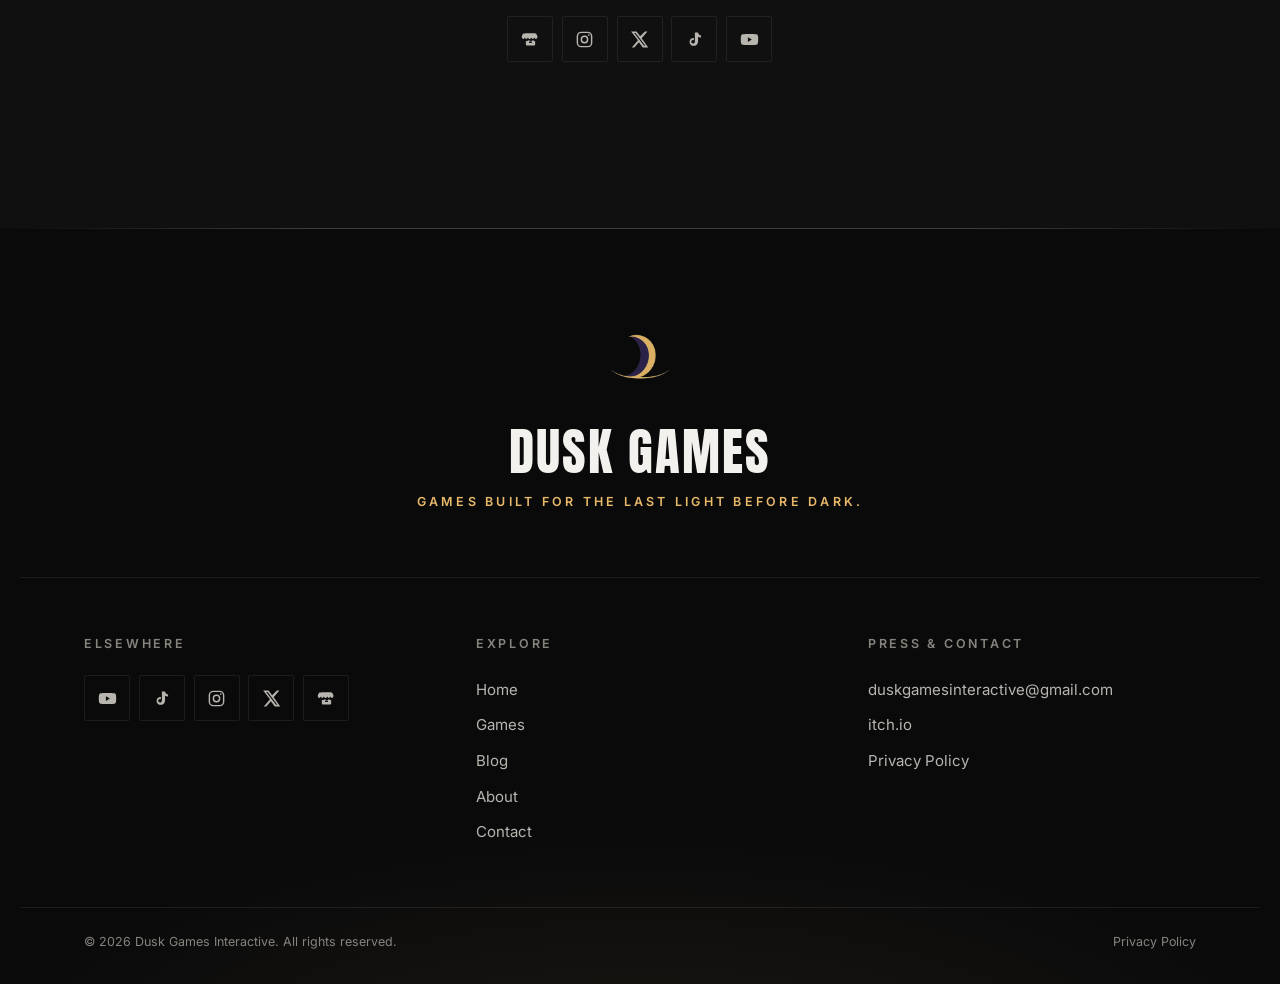
==== commit 4d58a63b: "Charcoal palette, solo-developer voice, devlog chrome, arena typo Palette: the ground ramp had drift" ====
--- a/index.html
+++ b/index.html
@@ -8,7 +8,7 @@
   <link rel="preconnect" href="https://fonts.googleapis.com" />
   <link rel="preconnect" href="https://fonts.gstatic.com" crossorigin />
   <link href="https://fonts.googleapis.com/css2?family=Anton&family=Inter:wght@400;500;600&display=swap" rel="stylesheet" />
-  <link rel="stylesheet" href="css/style.css?v=27" />
+  <link rel="stylesheet" href="css/style.css?v=28" />
   <link rel="icon" type="image/png" href="assets/images/logo.png" />
   <link rel="icon" href="assets/images/favicon.ico" sizes="any" />
   <link rel="apple-touch-icon" href="assets/images/apple-touch-icon.png" />
@@ -85,7 +85,7 @@
   </section>
 
   <!-- ============ GENRES ============ -->
-  <section class="section--tight" aria-label="Genres we build in">
+  <section class="section--tight" aria-label="Genres I build in">
     <div class="wrap">
       <div class="moon-divider reveal"><img src="assets/images/logo.png" alt="" /></div>
     </div>
@@ -156,7 +156,7 @@
     <div class="wrap">
       <div class="section__head reveal">
         <h2 class="display section__title">Players &amp; creators.</h2>
-        <span class="eyebrow" style="margin:0">People playing our games</span>
+        <span class="eyebrow" style="margin:0">People playing my games</span>
       </div>
       <!-- Add YouTube links in js/community.js -->
       <div class="catalogue catalogue--2" id="community-videos"></div>
@@ -269,11 +269,11 @@
     </div>
   </footer>
 
-  <script src="js/main.js?v=26"></script>
-  <script src="js/hero-video.js?v=26"></script>
-  <script src="js/games.js?v=26"></script>
-  <script src="js/home.js?v=26"></script>
-  <script src="js/community.js?v=26"></script>
+  <script src="js/main.js?v=28"></script>
+  <script src="js/hero-video.js?v=28"></script>
+  <script src="js/games.js?v=28"></script>
+  <script src="js/home.js?v=28"></script>
+  <script src="js/community.js?v=28"></script>
   <script>document.getElementById('year').textContent = new Date().getFullYear();</script>
 </body>
 </html>
--- a/css/style.css
+++ b/css/style.css
@@ -34,14 +34,15 @@
    01 TOKENS
    ========================================================= */
 :root {
-  /* ---- ground: near-black with only a trace of indigo ---- */
-  --ink-900: #070610;   /* deepest — header, footer, letterbox */
-  --ink-800: #0A0812;   /* page base                           */
-  --ink-700: #0E0C18;   /* page foot of gradient               */
-  --ink-600: #13101F;   /* banded section                      */
-  --ink-500: #181429;   /* card / input surface                */
-  --ink-400: #201B33;   /* raised, hover                       */
-  --ink-300: #2B2444;   /* strongest lift                      */
+  /* ---- ground: charcoal. Neutral greys, no colour cast — the gold
+     is the only hue on the page, which is what keeps it an accent. ---- */
+  --ink-900: #0A0A0B;   /* deepest — header, footer, letterbox */
+  --ink-800: #0F0F10;   /* page base                           */
+  --ink-700: #131314;   /* page foot of gradient               */
+  --ink-600: #17171A;   /* banded section                      */
+  --ink-500: #1C1C1F;   /* card / input surface                */
+  --ink-400: #242428;   /* raised, hover                       */
+  --ink-300: #2F2F34;   /* strongest lift                      */
 
   /* ---- light: the moon ---- */
   --gold-300: #F6DCA8;  /* highlight                           */
@@ -51,21 +52,21 @@
   --ember:    #D9773C;  /* horizon, used almost never          */
 
   /* ---- type ---- */
-  --text-0: #F4F1E9;    /* headings, lead                      */
-  --text-1: #BAB2C8;    /* body                                */
-  --text-2: #8981A0;    /* meta, captions                      */
-  --text-rgb: 244 241 233;
+  --text-0: #F3F1ED;    /* headings, lead                      */
+  --text-1: #B8B5AF;    /* body                                */
+  --text-2: #87847E;    /* meta, captions                      */
+  --text-rgb: 243 241 237;
 
   /* ---- lines: hairlines only, never boxes ---- */
-  --line:        rgb(244 241 233 / .08);
-  --line-hover:  rgb(244 241 233 / .16);
-  --line-strong: rgb(244 241 233 / .22);
+  --line:        rgb(243 241 237 / .08);
+  --line-hover:  rgb(243 241 237 / .16);
+  --line-strong: rgb(243 241 237 / .22);
 
   /* ---- atmosphere ---- */
-  --scrim-rgb: 7 6 16;
-  --overlay:   rgb(7 6 16 / .96);
-  --wash:      rgb(244 241 233 / .03);
-  --wash-2:    rgb(244 241 233 / .06);
+  --scrim-rgb: 10 10 11;
+  --overlay:   rgb(10 10 11 / .96);
+  --wash:      rgb(243 241 237 / .03);
+  --wash-2:    rgb(243 241 237 / .06);
   --shadow-rgb: 0 0 0;
 
   /* ---- state ---- */
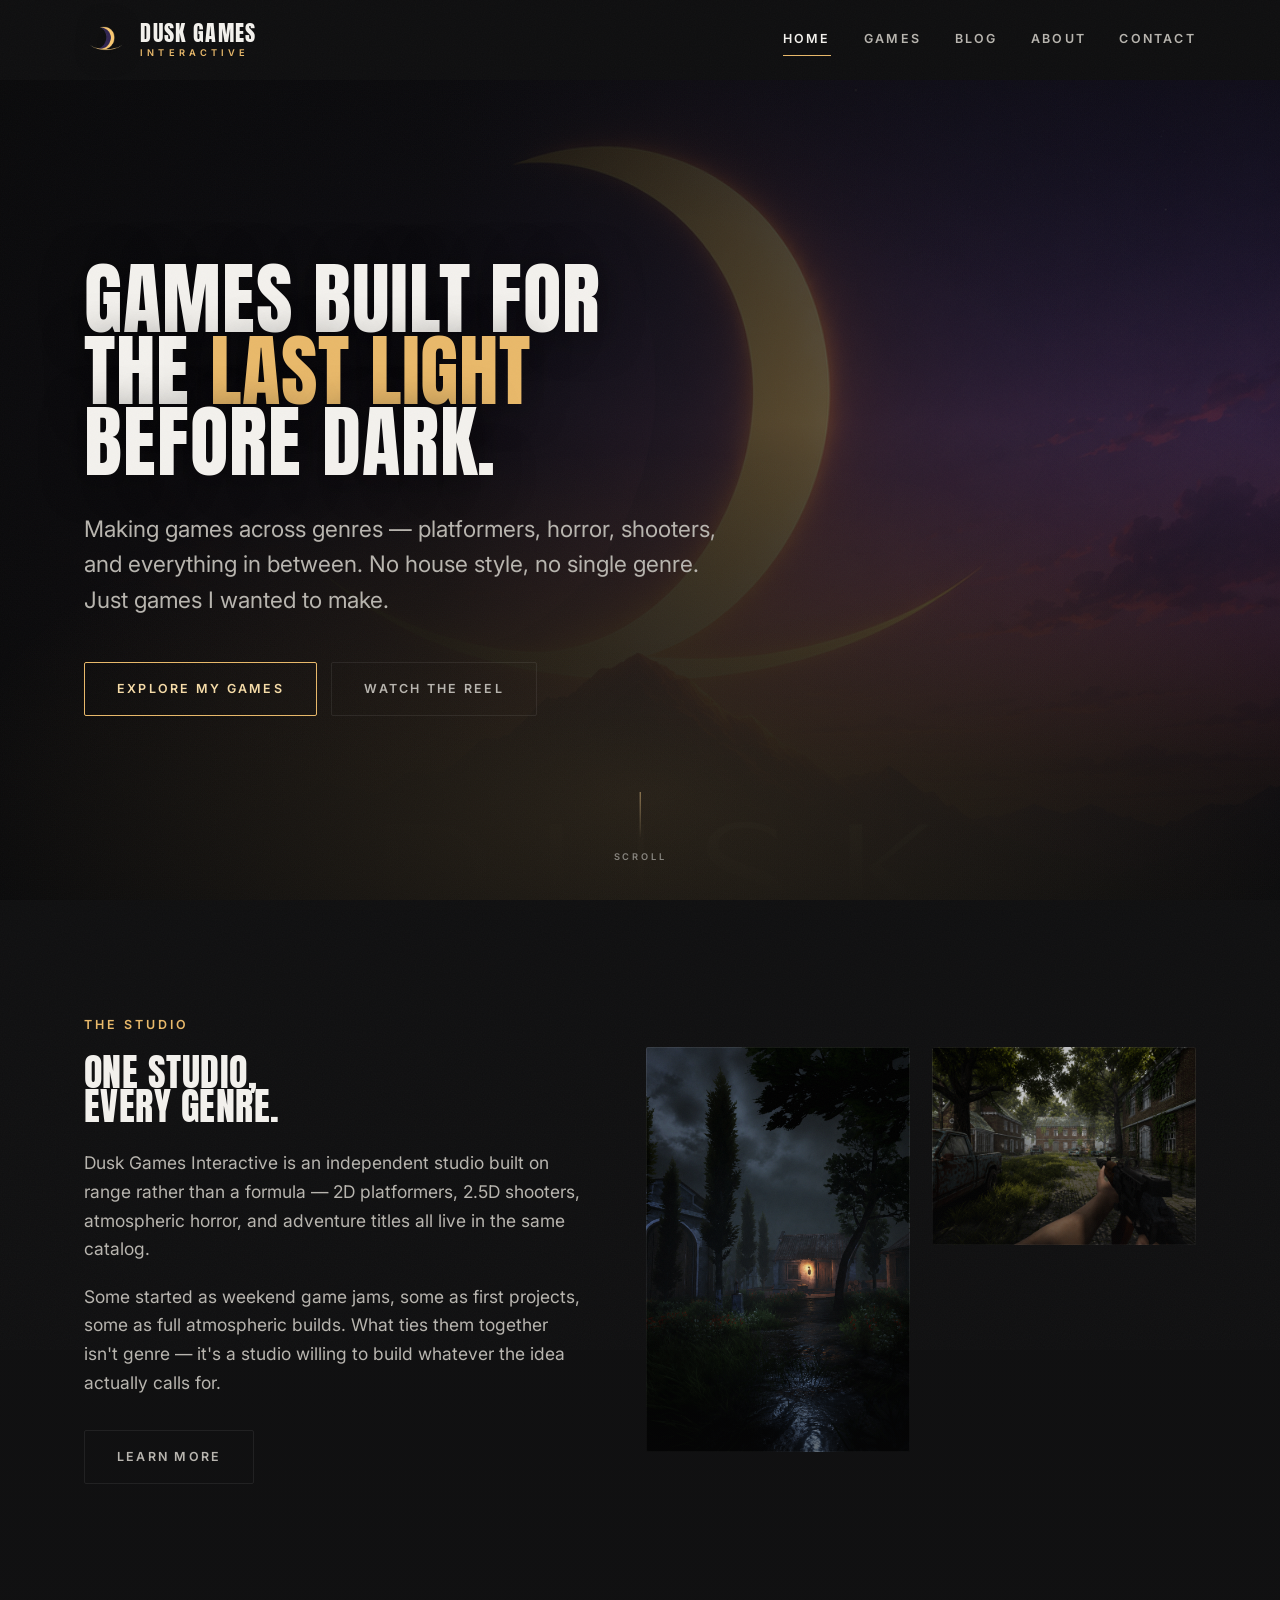
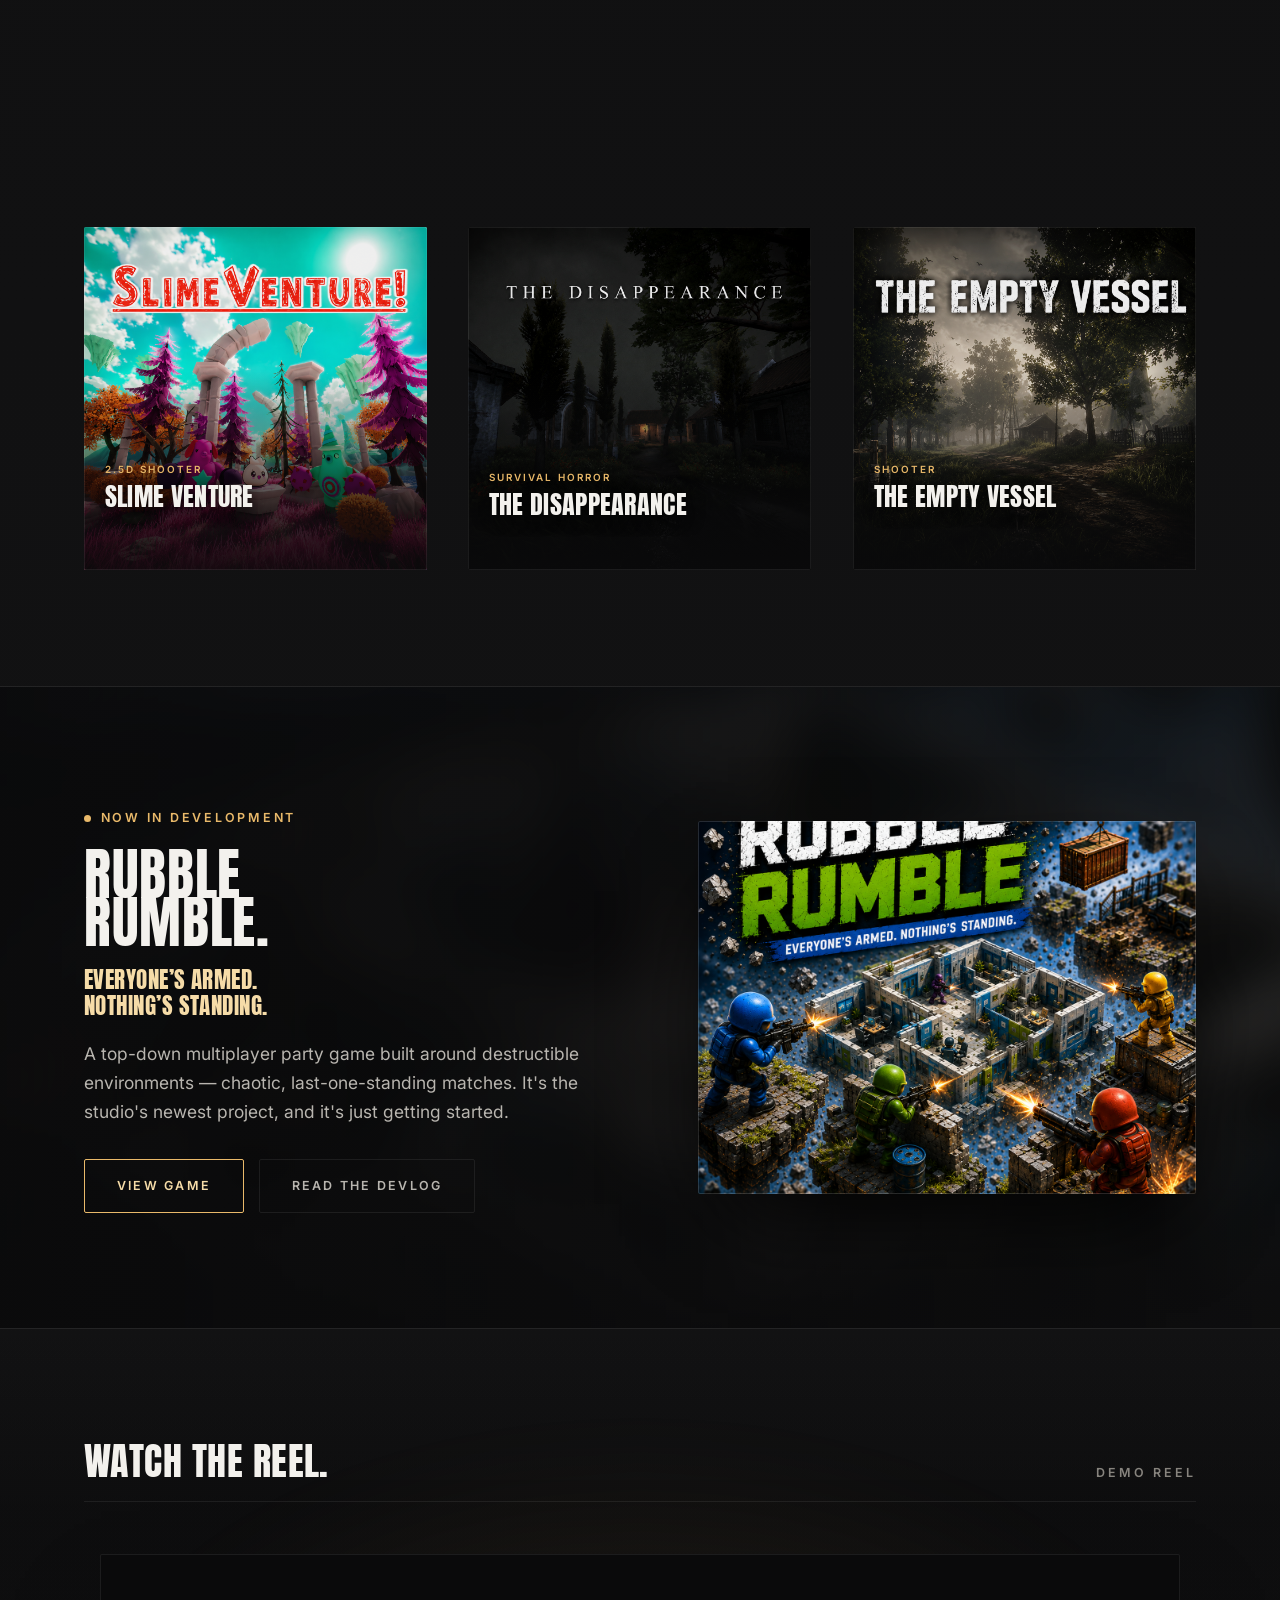
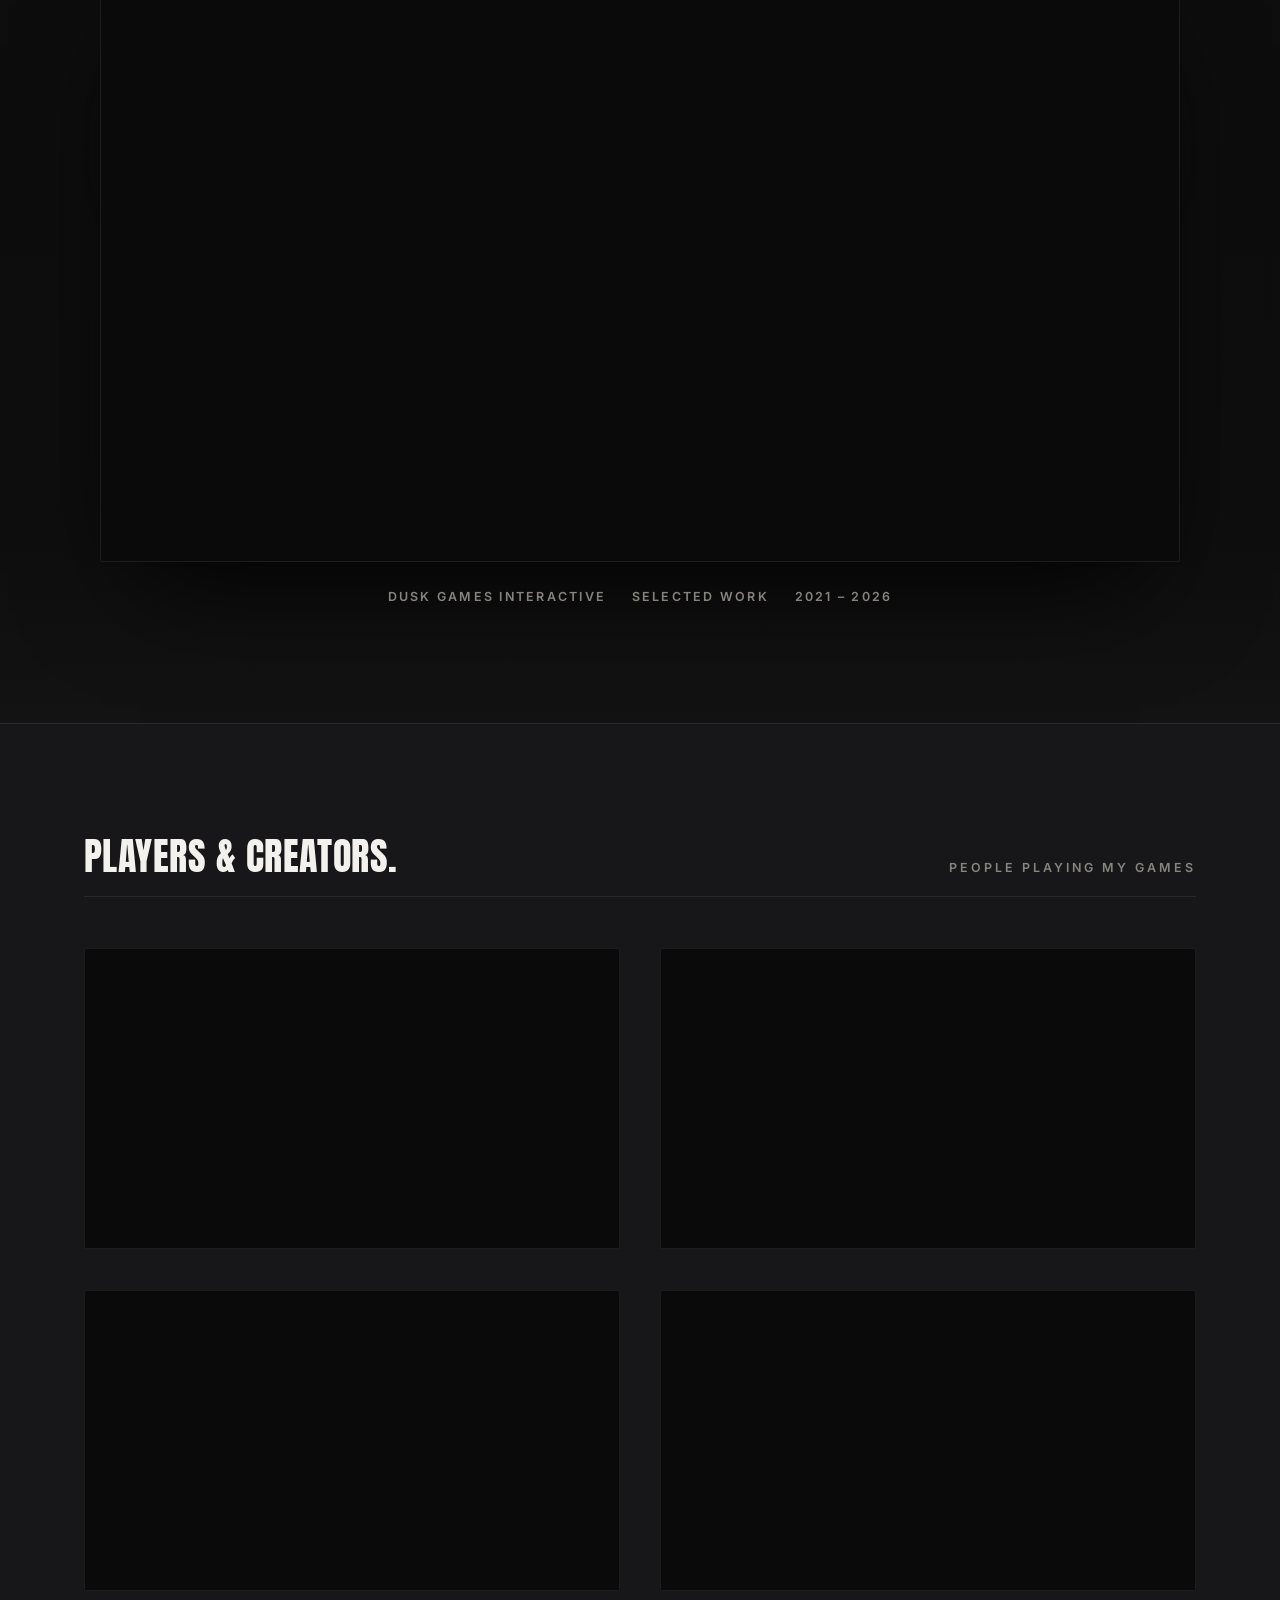
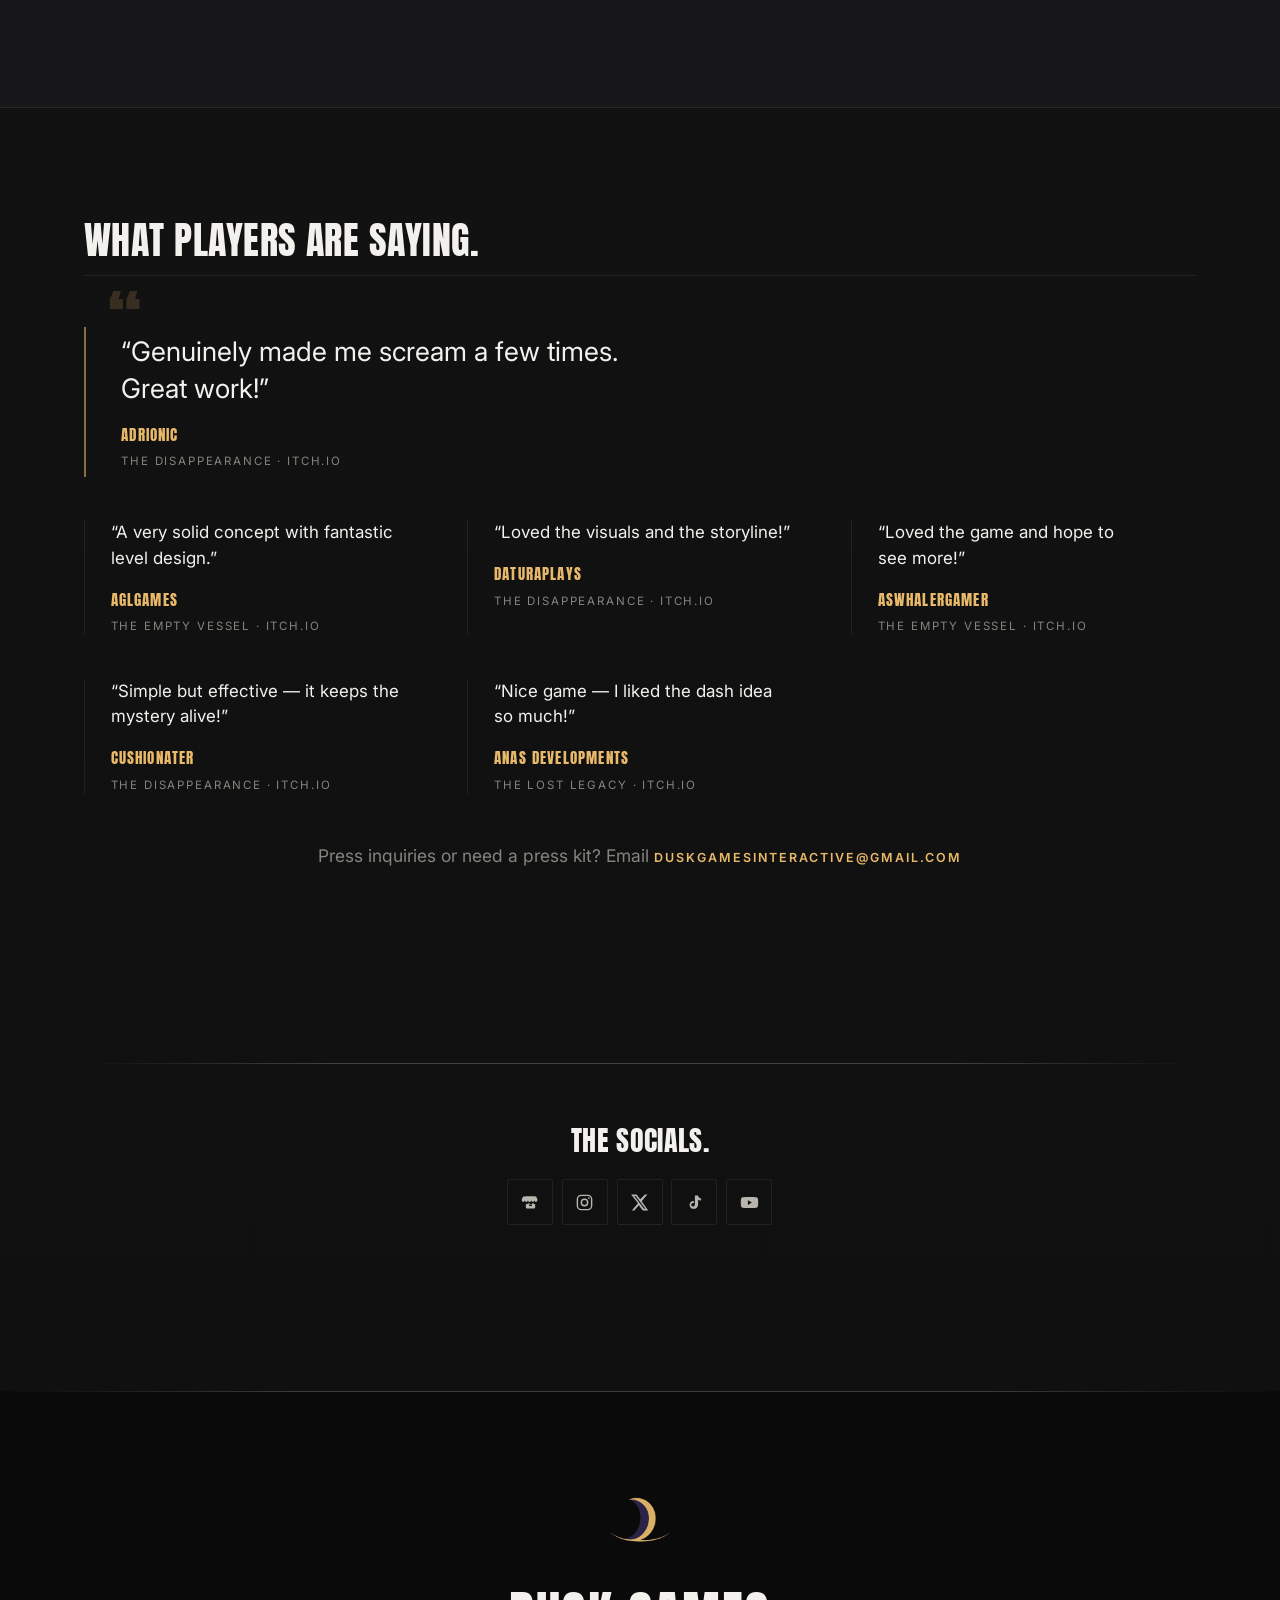
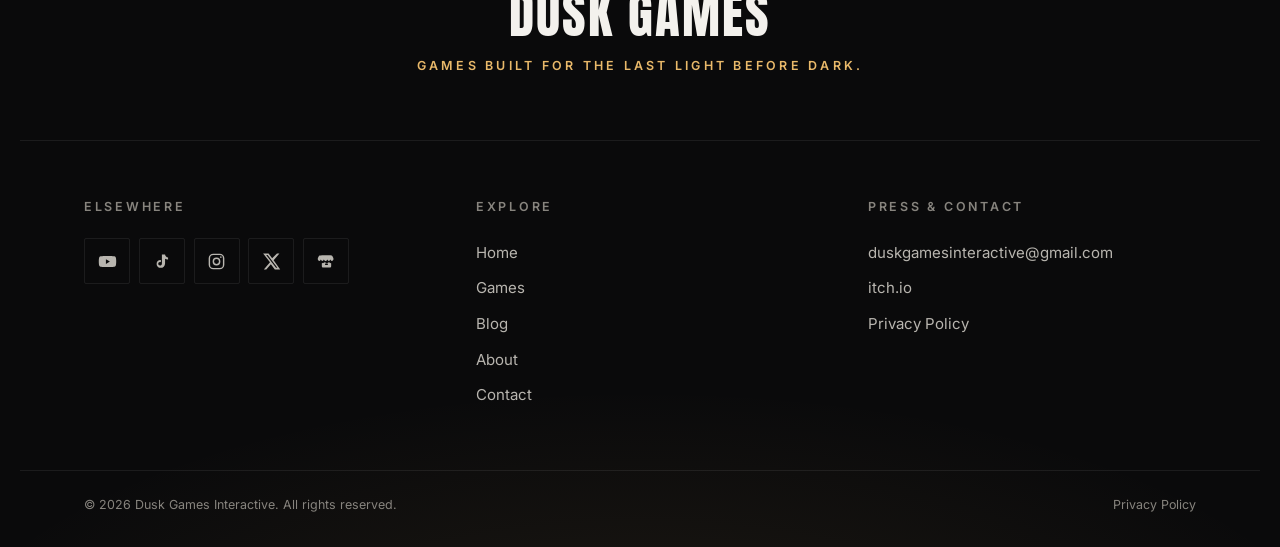
==== commit d0a25500: "Remove the genre strip from the home page Drops the Action / Horror / Shooters / Adventure / Platfor" ====
--- a/index.html
+++ b/index.html
@@ -8,7 +8,7 @@
   <link rel="preconnect" href="https://fonts.googleapis.com" />
   <link rel="preconnect" href="https://fonts.gstatic.com" crossorigin />
   <link href="https://fonts.googleapis.com/css2?family=Anton&family=Inter:wght@400;500;600&display=swap" rel="stylesheet" />
-  <link rel="stylesheet" href="css/style.css?v=28" />
+  <link rel="stylesheet" href="css/style.css?v=31" />
   <link rel="icon" type="image/png" href="assets/images/logo.png" />
   <link rel="icon" href="assets/images/favicon.ico" sizes="any" />
   <link rel="apple-touch-icon" href="assets/images/apple-touch-icon.png" />
@@ -84,19 +84,6 @@
     </div>
   </section>
 
-  <!-- ============ GENRES ============ -->
-  <section class="section--tight" aria-label="Genres I build in">
-    <div class="wrap">
-      <div class="moon-divider reveal"><img src="assets/images/logo.png" alt="" /></div>
-    </div>
-    <div class="genres reveal">
-      <div class="genre" style="background-image:url('assets/images/games/rubble-rumble/_thumbnail.png')"><span>Action</span></div>
-      <div class="genre" style="background-image:url('assets/images/games/the-dissapearance/_thumbnail.png')"><span>Horror</span></div>
-      <div class="genre" style="background-image:url('assets/images/games/the-empty-vessel/_thumbnail.png')"><span>Shooters</span></div>
-      <div class="genre" style="background-image:url('assets/images/games/the-ruins-of-ishgar/_thumbnail.png')"><span>Adventure</span></div>
-      <div class="genre" style="background-image:url('assets/images/games/the-lost-legacy/_thumbnail.png')"><span>Platformers</span></div>
-    </div>
-  </section>
 
   <!-- ============ FEATURED GAMES ============ -->
   <section class="section" id="featured">
--- a/css/style.css
+++ b/css/style.css
@@ -510,18 +510,6 @@
   background: linear-gradient(90deg, transparent, var(--line-strong) 22%, var(--line-strong) 78%, transparent);
 }
 
-/* the moon mark as a section break */
-.moon-divider {
-  display: flex; align-items: center; justify-content: center; gap: 1.3rem;
-  margin: 0 0 clamp(2rem, 4vw, 3rem);
-}
-.moon-divider::before, .moon-divider::after {
-  content: ""; height: 1px; width: min(120px, 22vw);
-}
-.moon-divider::before { background: linear-gradient(90deg, transparent, rgb(var(--gold-rgb) / .5)); }
-.moon-divider::after  { background: linear-gradient(90deg, rgb(var(--gold-rgb) / .5), transparent); }
-.moon-divider img { height: 26px; width: auto; opacity: .9; }
-
 /* ---- studio statement: asymmetric art pair ---- */
 .studio-grid {
   display: grid; grid-template-columns: .95fr 1.05fr;
@@ -817,33 +805,6 @@
   box-shadow: inset 0 0 0 1px var(--line), 0 40px 80px -30px rgb(var(--shadow-rgb) / .9);
 }
 
-/* genre strip — artwork behind each word */
-.genres { display: grid; grid-template-columns: repeat(5, 1fr); gap: 1px; background: var(--line); border-block: 1px solid var(--line); }
-.genre {
-  position: relative; isolation: isolate; overflow: hidden;
-  min-height: clamp(140px, 17vw, 210px);
-  display: flex; align-items: flex-end;
-  padding: 1.1rem 1rem;
-  background: var(--ink-800);
-}
-.genre::before {
-  content: ""; position: absolute; inset: 0; z-index: -1;
-  background-image: inherit; background-size: cover; background-position: center;
-  filter: saturate(.5) brightness(.42);
-  transform: scale(1.04);
-  transition: transform .9s var(--ease-out), filter .5s var(--ease);
-}
-.genre::after {
-  content: ""; position: absolute; inset: 0; z-index: -1;
-  background: linear-gradient(0deg, rgb(var(--scrim-rgb) / .92) 0%, rgb(var(--scrim-rgb) / .5) 60%, rgb(var(--scrim-rgb) / .35) 100%);
-}
-.genre:hover::before { transform: scale(1.12); filter: saturate(.85) brightness(.62); }
-.genre span {
-  font-family: var(--font-display); text-transform: uppercase;
-  font-size: clamp(.85rem, 1.4vw, 1.15rem); letter-spacing: .06em;
-  color: var(--text-0);
-}
-
 /* forms */
 .field { margin-bottom: 1.3rem; }
 .field label {
@@ -1092,7 +1053,6 @@
   .hero__cue i::after { animation: none; }
 }
 
-
 /* =========================================================
    18 DEVLOG (long-form article pages)
    Ported onto the Dusk tokens.
@@ -1419,7 +1379,7 @@
 @media (max-width: 1100px) {
   .catalogue--3 { grid-template-columns: repeat(2, 1fr); }
   .quotes { grid-template-columns: repeat(2, 1fr); }
-  .genres { grid-template-columns: repeat(3, 1fr); }
+
 }
 
 /* ---- short screens: hero must never push the CTA off ---- */
@@ -1493,7 +1453,7 @@
 
   .catalogue--3, .catalogue--2, .catalogue--feature { grid-template-columns: 1fr; }
   .quotes { grid-template-columns: 1fr; }
-  .genres { grid-template-columns: repeat(2, 1fr); }
+
   .chapter { grid-template-columns: 1fr; gap: .8rem; }
   .chapter__num { font-size: 1.1rem; }
   .site-footer__top { grid-template-columns: 1fr; gap: 2.2rem; }
@@ -1506,8 +1466,7 @@
 }
 
 @media (max-width: 560px) {
-  .genres { grid-template-columns: 1fr 1fr; }
-  .genre { min-height: 120px; }
+
   .social-row a { width: 44px; height: 44px; }
   .reel__meta { gap: .4rem 1rem; }
 }
@@ -1556,10 +1515,6 @@
 .footer-statement__mark { font-size: clamp(1.9rem, 1.3rem + 2.4vw, 3.2rem); letter-spacing: .04em; }
 .footer-statement img { opacity: .88; }
 
-/* Genre strip: the label should sit on the art, not float above it */
-.genre span { text-shadow: 0 2px 14px rgb(var(--shadow-rgb) / .9); }
-
-/* Page masthead: tie the eyebrow to the title with tighter leading */
 .page-head .eyebrow { margin-bottom: .9rem; }
 
 /* Interior pages have no hero, so the sticky bar needs its edge from
@@ -1574,13 +1529,6 @@
   transform: scale(1.9);
   filter: blur(14px) saturate(.55) brightness(.32);
 }
-
-/* The genre strip was a thin banner with dead air above it. Give it
-   real presence and pull it up under the divider. */
-.genre { min-height: clamp(190px, 24vw, 300px); padding: 1.4rem 1.3rem; }
-.genre span { font-size: clamp(.95rem, 1.6vw, 1.3rem); }
-.moon-divider { margin-bottom: clamp(1.4rem, 2.5vw, 2rem); }
-.genres + *, .section--tight:has(.genres) { padding-bottom: 0; }
 
 /* =========================================================
    21 POLISH: QUOTES + FOOTER
@@ -1729,6 +1677,69 @@
 .spec dd { font-size: 1rem; }
 
 /* =========================================================
+   21c POLISH: BLOG + CONTACT
+   ========================================================= */
+
+/* ---- blog shelf ----
+   An auto-fill card grid gave a single post its own column and left an
+   equal column of nothing beside it. A horizontal row fills the measure
+   whether there is one entry or ten. */
+.post-list { display: grid; gap: 0; }
+.post-row {
+  position: relative;
+  display: grid; grid-template-columns: minmax(0, 300px) 1fr;
+  gap: clamp(1.4rem, 3vw, 2.6rem);
+  align-items: center;
+  padding-block: clamp(1.8rem, 3.2vw, 2.6rem);
+  border-top: 1px solid var(--line);
+  transition: padding var(--dur) var(--ease);
+}
+.post-row:last-child { border-bottom: 1px solid var(--line); }
+.post-row:hover { padding-inline-start: .5rem; }
+.post-row__media {
+  position: relative; aspect-ratio: 16 / 10;
+  border-radius: var(--radius); overflow: hidden;
+  background: var(--ink-500); isolation: isolate;
+}
+.post-row__media::before {
+  content: ""; position: absolute; inset: 0;
+  background-image: inherit; background-size: cover; background-position: center;
+  filter: saturate(.96) brightness(.94);
+  transition: transform .8s var(--ease-out), filter .4s var(--ease);
+}
+.post-row__media::after { content: ""; position: absolute; inset: 0; box-shadow: inset 0 0 0 1px var(--line); }
+.post-row:hover .post-row__media::before { transform: scale(1.06); filter: saturate(1) brightness(1.04); }
+.post-row__title {
+  font-size: clamp(1.3rem, 2.1vw, 1.85rem);
+  margin: .55rem 0 .7rem;
+  transition: color var(--dur) var(--ease);
+}
+.post-row:hover .post-row__title { color: var(--gold-300); }
+.post-row__link { position: absolute; inset: 0; z-index: 2; }
+
+/* ---- contact ----
+   Press, Business and Collaboration all resolved to the same address,
+   which read as padding. One honest channel, sized so the address is
+   the thing you notice rather than the label above it. */
+.contact-grid__head {
+  font-size: var(--step-2);
+  margin: 0 0 1.6rem;
+}
+.channel { grid-template-columns: 1fr; gap: .3rem; padding-block: 1.3rem; }
+.channel__label {
+  font-family: var(--font-body);
+  font-size: var(--step--1); font-weight: 600;
+  letter-spacing: .22em; text-transform: uppercase;
+  color: var(--text-2);
+}
+.channel__value {
+  font-family: var(--font-display); text-transform: uppercase;
+  font-size: clamp(1.05rem, 1.7vw, 1.35rem); letter-spacing: .02em;
+  color: var(--text-0);
+}
+.channel:hover .channel__value { color: var(--gold-400); }
+
+/* =========================================================
    22 RESPONSIVE OVERRIDES (must stay last)
    Sections 20-21 were appended after section 19, so their
    single-column rules were being overridden at small widths.
@@ -1737,15 +1748,22 @@
 @media (max-width: 1100px) {
   .quotes { grid-template-columns: repeat(2, 1fr); }
 }
+@media (max-width: 900px) {
+  /* a 300px media column leaves the copy about 80px at phone widths */
+  .post-row { grid-template-columns: 1fr; gap: 1.1rem; }
+  .post-row__media { aspect-ratio: 16 / 9; }
+  .post-row:hover { padding-inline-start: 0; }
+}
 @media (max-width: 860px) {
   /* there is no hover on touch, so the card's affordances must be
      visible at rest or they never appear at all */
   .game-card__cue { opacity: 1; transform: none; }
+  .contact-grid__head { font-size: var(--step-2); }
   .quotes { grid-template-columns: 1fr; gap: 2rem; }
   .quote--lead { grid-column: auto; padding-left: 1.6rem; }
   .quote--lead .quote__text { max-width: none; font-size: 1.2rem; }
   .quote--lead::before { left: 1rem; font-size: 3.4rem; }
-  .genre { min-height: 150px; }
+
   .footer-statement img { height: 50px; margin-bottom: 1.2rem; }
   .footer-statement__line { letter-spacing: .18em; }
 }
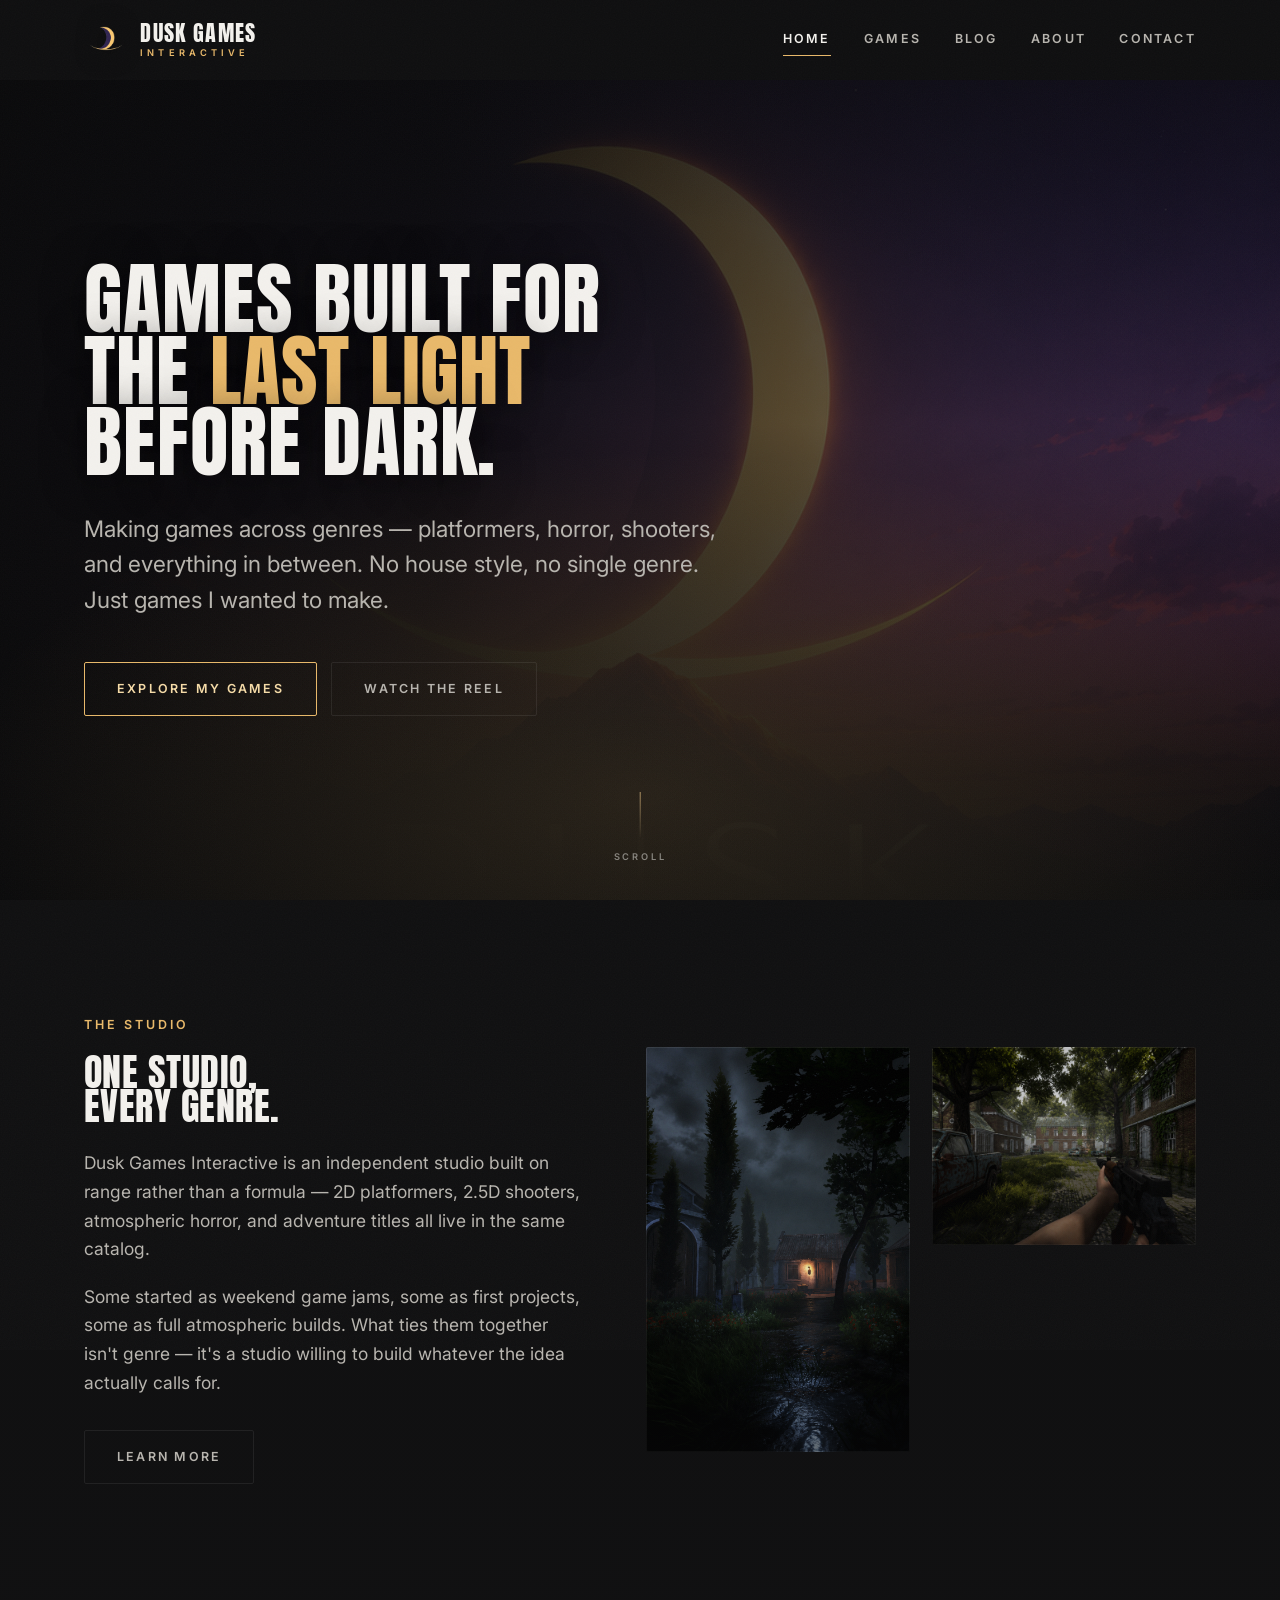
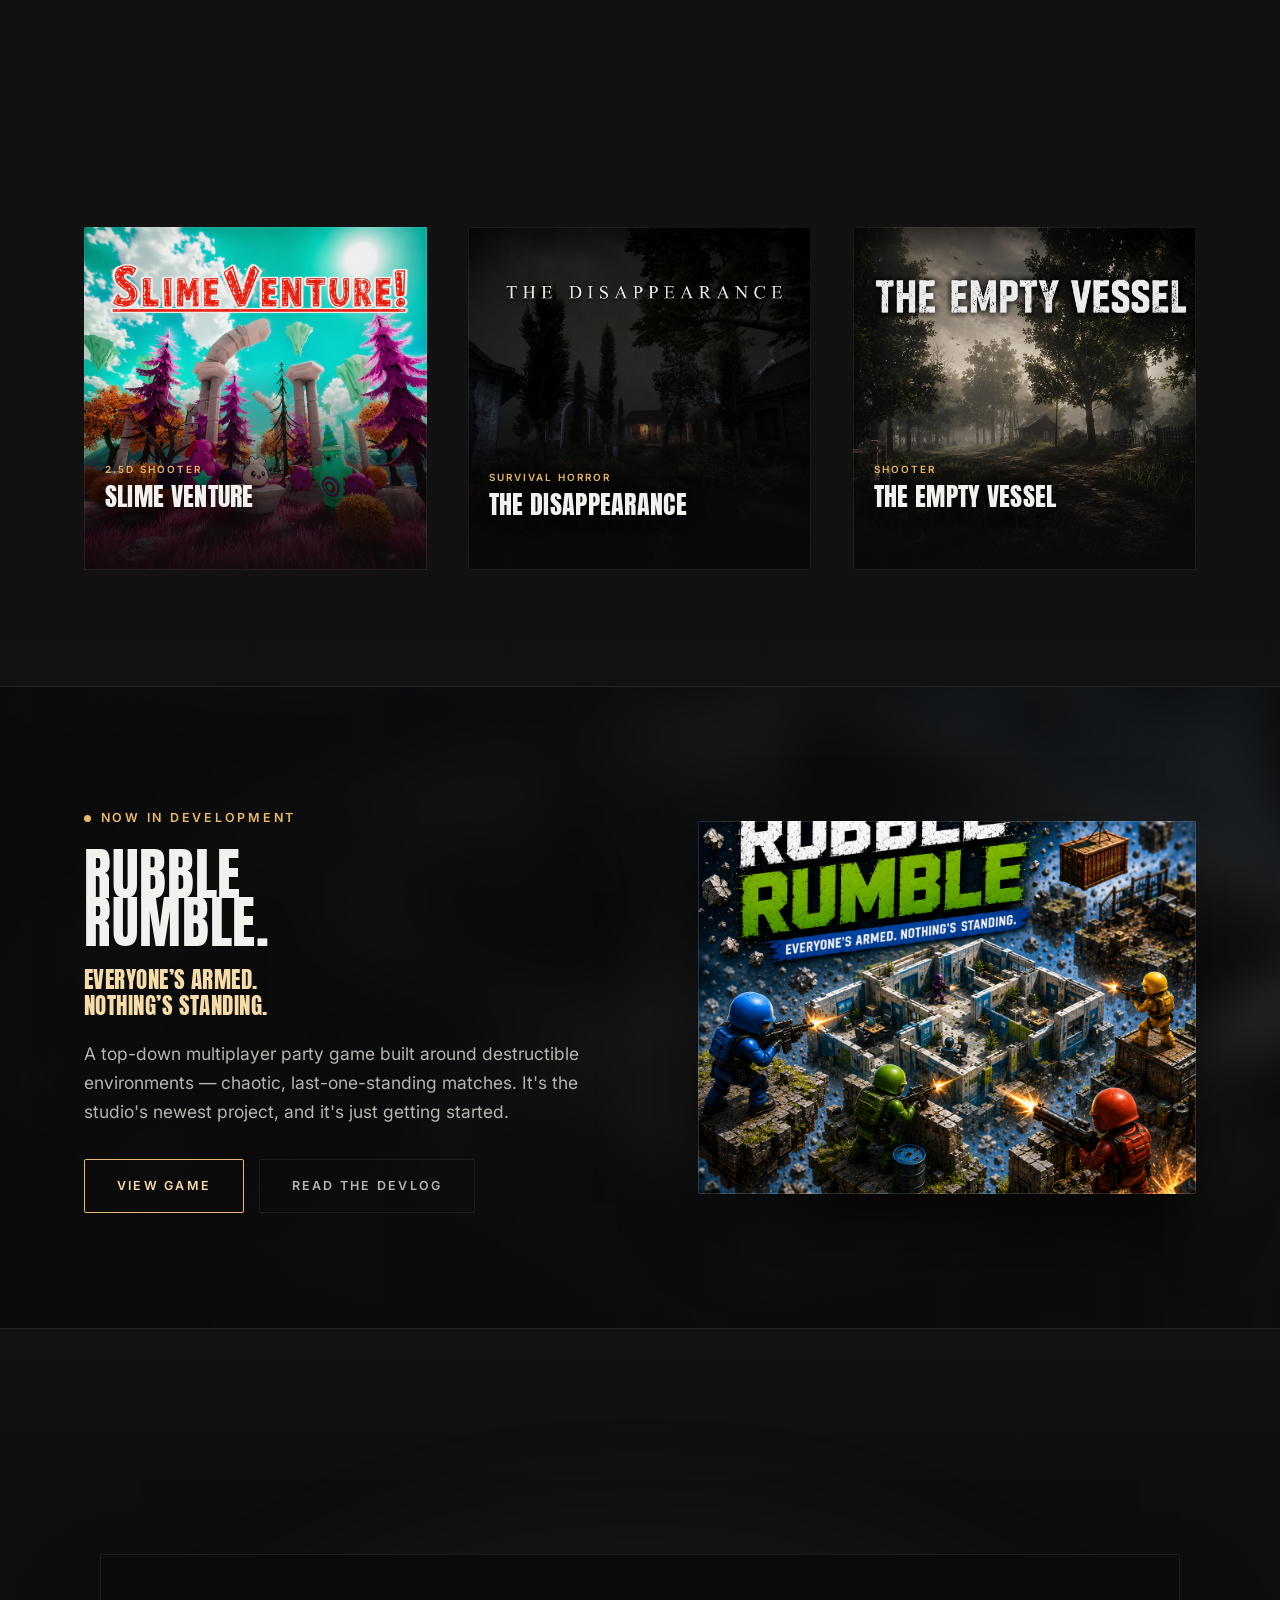
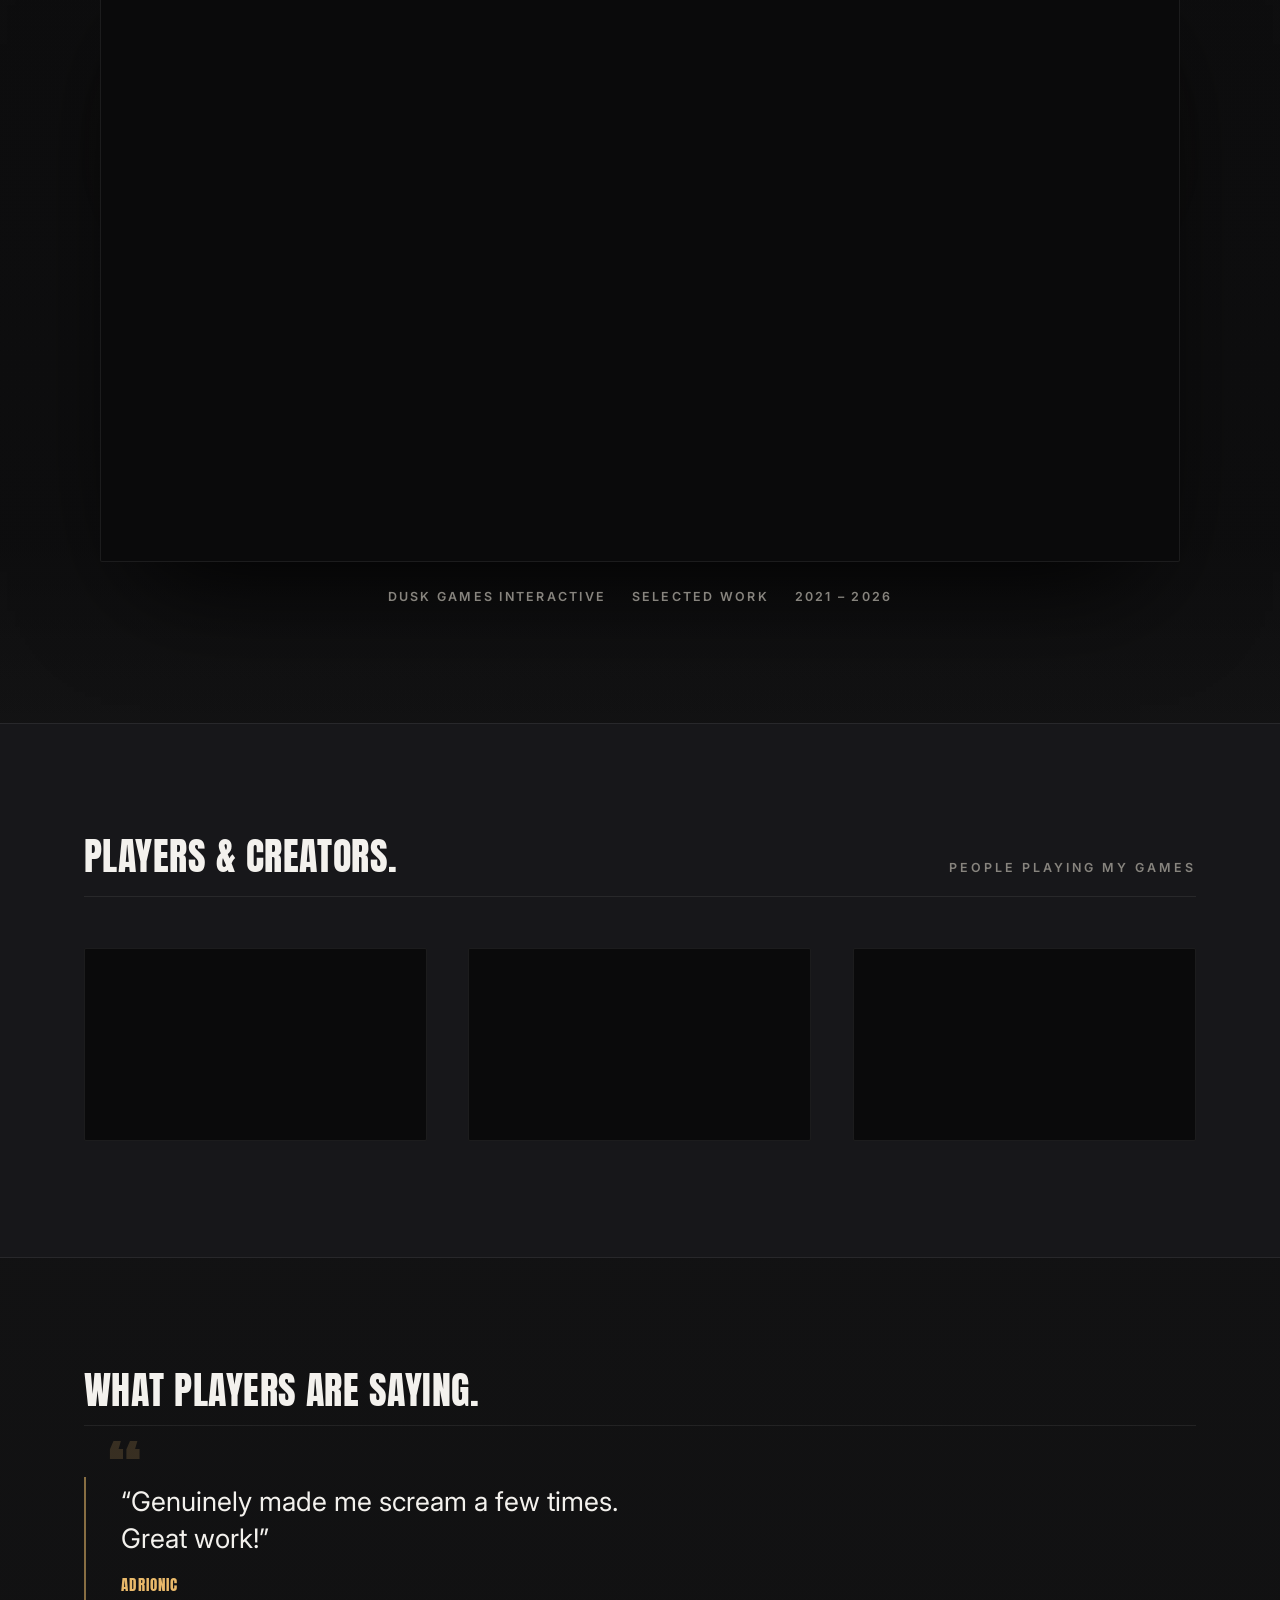
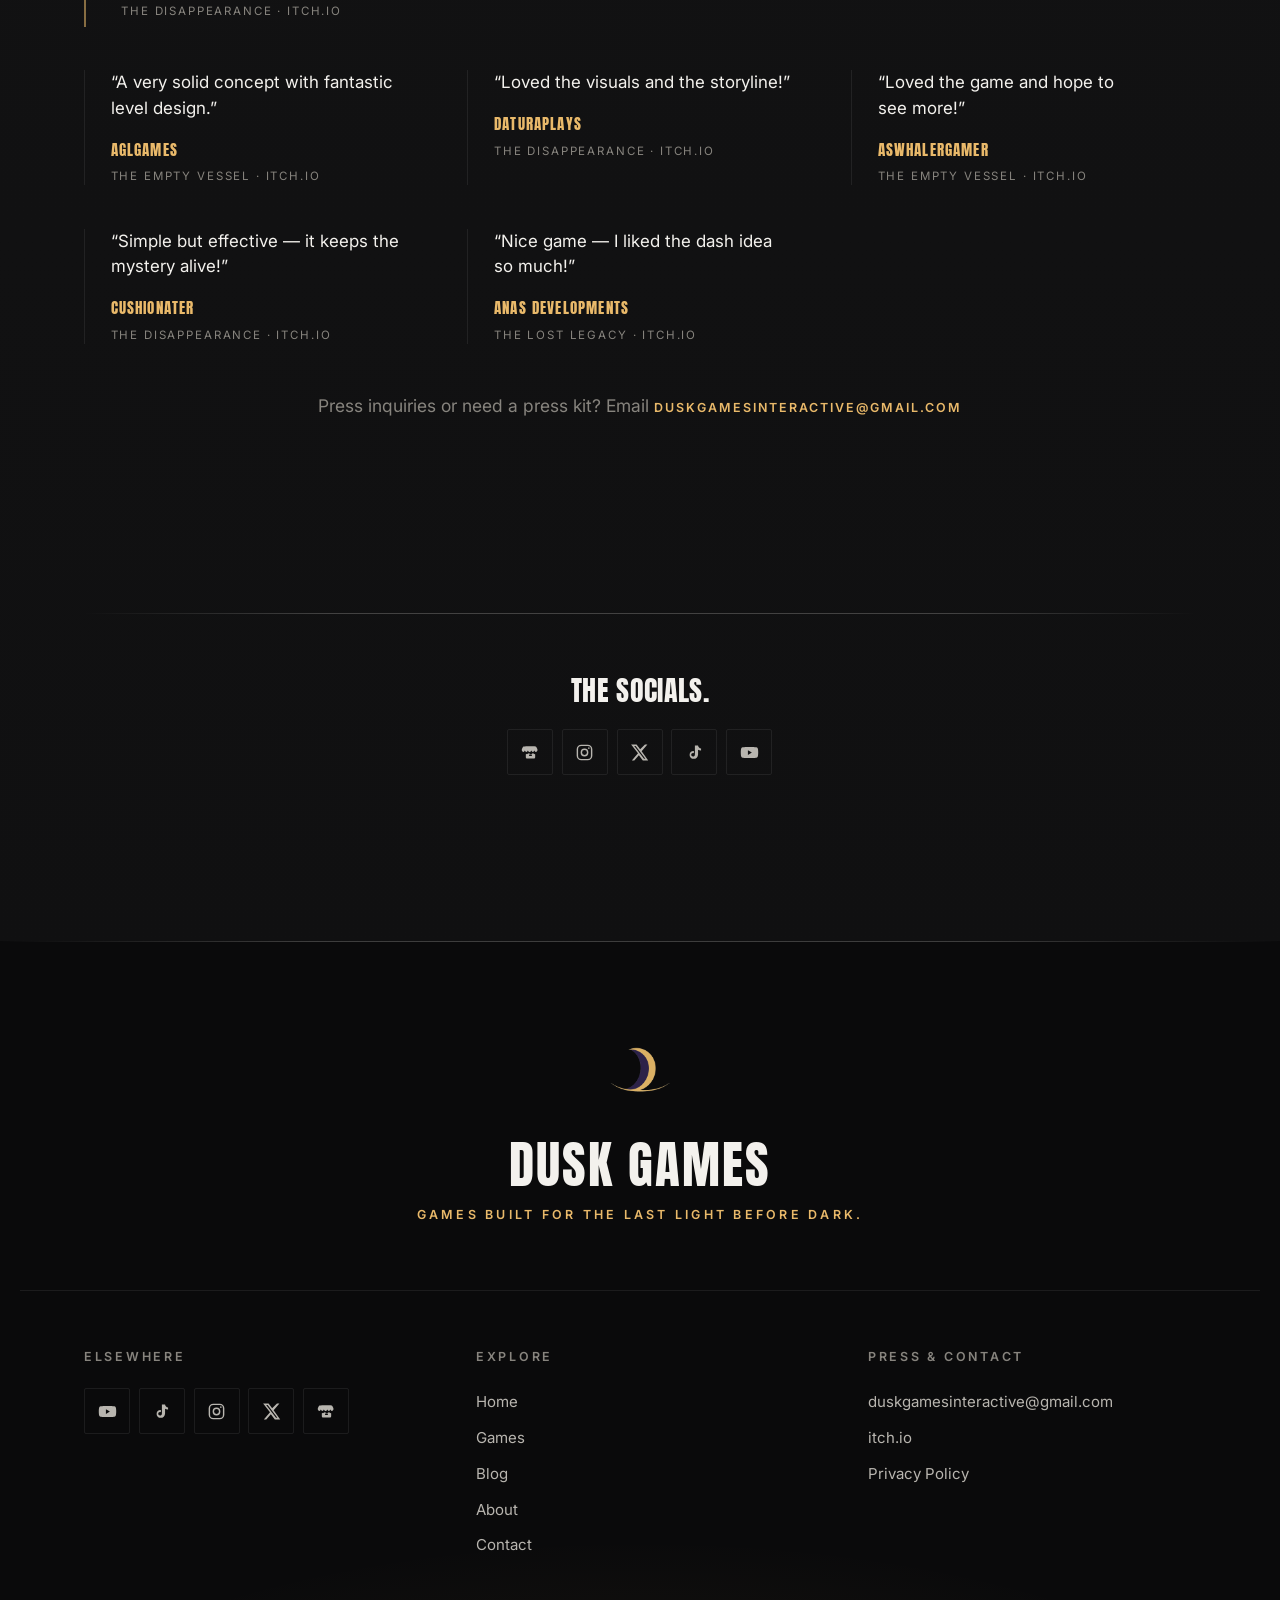
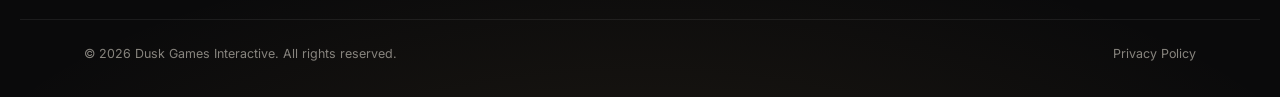
==== commit 84f0d2c1: "Remove a private creator video from Players & Creators zNGz922bPyo is now private on YouTube (oEmbed" ====
--- a/index.html
+++ b/index.html
@@ -145,8 +145,8 @@
         <h2 class="display section__title">Players &amp; creators.</h2>
         <span class="eyebrow" style="margin:0">People playing my games</span>
       </div>
-      <!-- Add YouTube links in js/community.js -->
-      <div class="catalogue catalogue--2" id="community-videos"></div>
+      <!-- Add YouTube links in js/community.js. Three columns, so 3 / 6 / 9 videos fill rows cleanly. -->
+      <div class="catalogue catalogue--3" id="community-videos"></div>
     </div>
   </section>
 
@@ -260,7 +260,7 @@
   <script src="js/hero-video.js?v=28"></script>
   <script src="js/games.js?v=28"></script>
   <script src="js/home.js?v=28"></script>
-  <script src="js/community.js?v=28"></script>
+  <script src="js/community.js?v=31"></script>
   <script>document.getElementById('year').textContent = new Date().getFullYear();</script>
 </body>
 </html>
